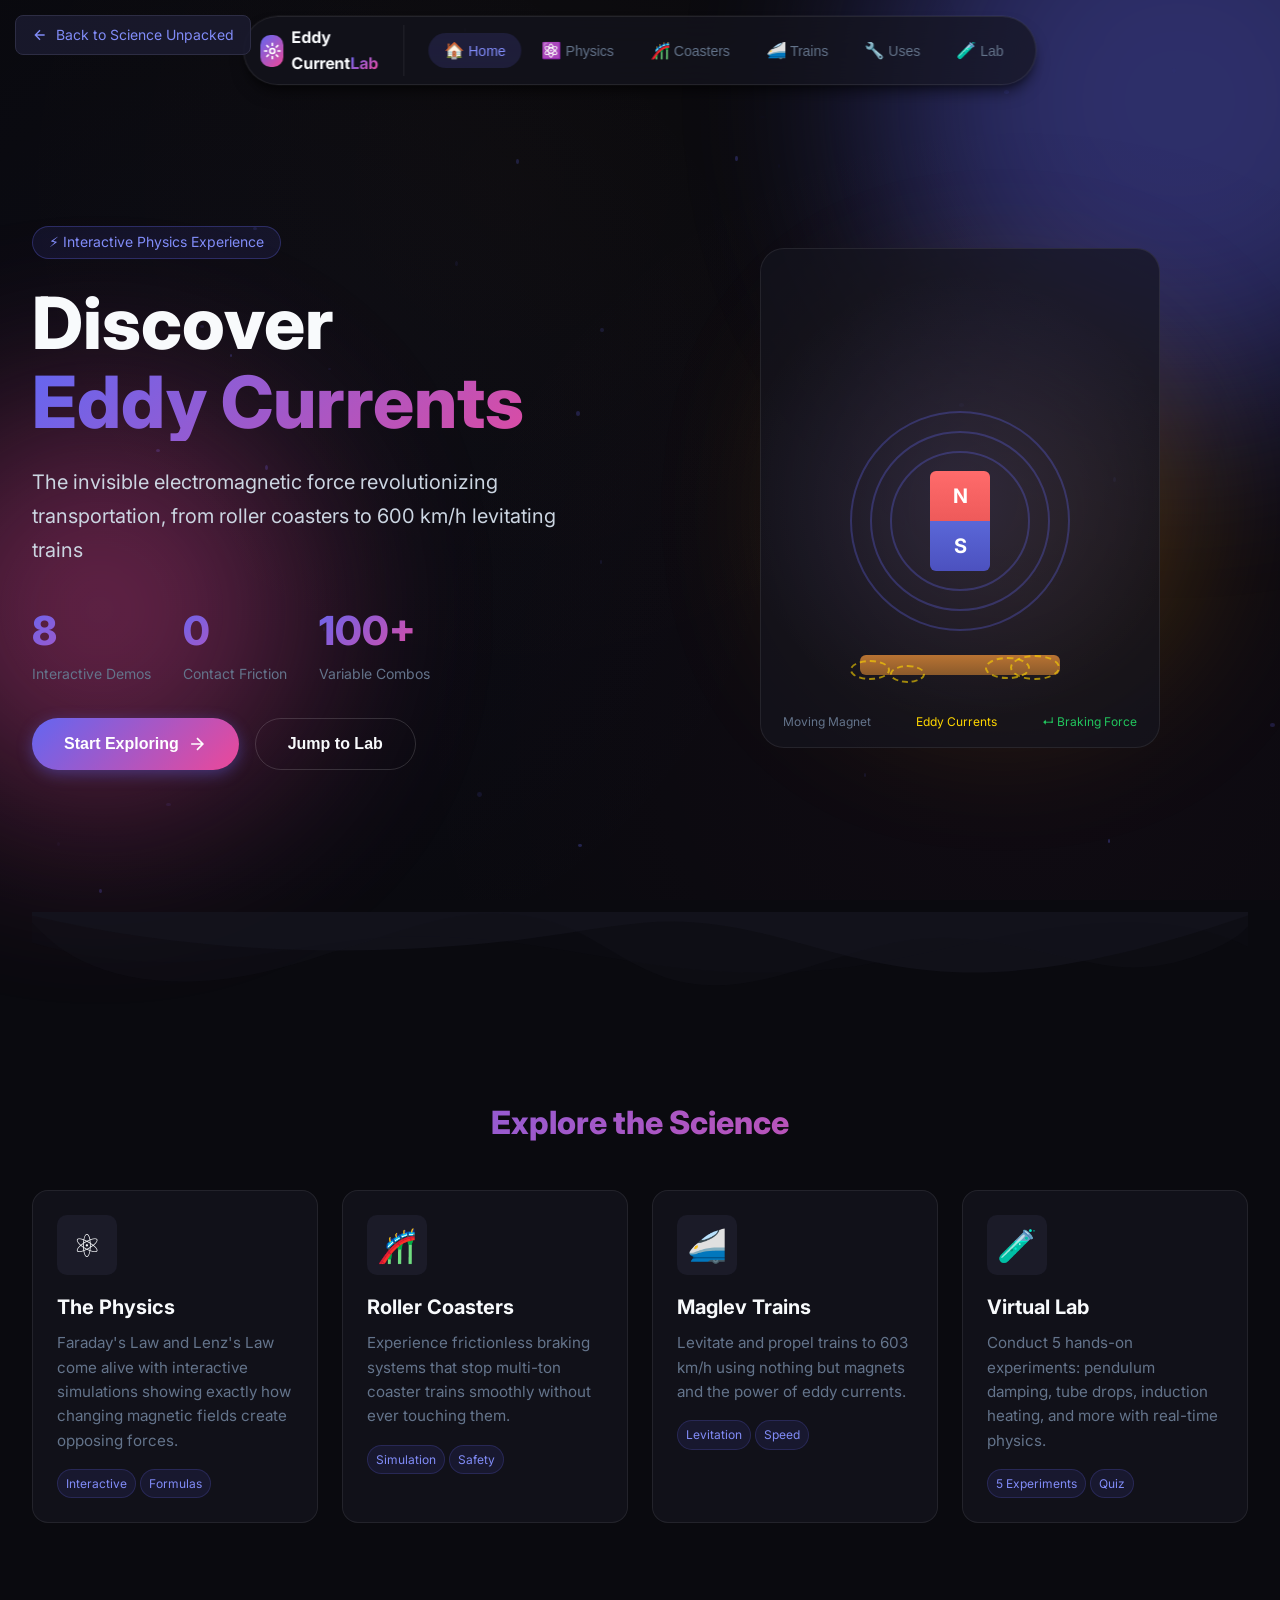
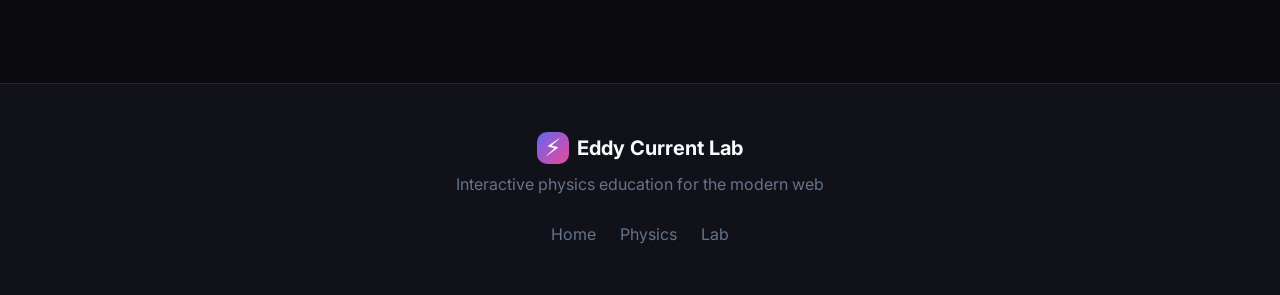
==== app/index.html @ cf506d0f "Reposition roller coaster labels to actual track features" ====
<!DOCTYPE html>
<html lang="en">
<head>
    <meta charset="UTF-8">
    <meta name="viewport" content="width=device-width, initial-scale=1.0">
    <meta name="description" content="Interactive exploration of eddy currents, electromagnetic braking, and maglev technology">
    <meta name="theme-color" content="#6366f1">
    <title>Eddy Current Explorer | Interactive Physics Lab</title>
    <link rel="stylesheet" href="styles.css">
    <link rel="preconnect" href="https://fonts.googleapis.com">
    <link rel="preconnect" href="https://fonts.gstatic.com" crossorigin>
    <link href="https://fonts.googleapis.com/css2?family=Inter:wght@300;400;500;600;700;800&family=JetBrains+Mono:wght@400;600&display=swap" rel="stylesheet">
    
    <!-- PWA Support -->
    <link rel="manifest" href="manifest.json">
    <meta name="apple-mobile-web-app-capable" content="yes">
    <meta name="apple-mobile-web-app-status-bar-style" content="black-translucent">
    <meta name="apple-mobile-web-app-title" content="Eddy Current Lab">
    
    <!-- Favicon placeholder (you can add real icons later) -->
    <link rel="icon" type="image/svg+xml" href="data:image/svg+xml,<svg xmlns='http://www.w3.org/2000/svg' viewBox='0 0 100 100'><text y='.9em' font-size='90'>⚡</text></svg>">
</head>
<body>
    <!-- Back to Science Unpacked -->
    <a href="../index.html" style="position: fixed; top: 15px; left: 15px; z-index: 10001; color: #818cf8; text-decoration: none; font-size: 14px; display: flex; align-items: center; gap: 8px; background: rgba(26, 26, 46, 0.9); padding: 8px 16px; border-radius: 8px; border: 1px solid #2d2d44;">
        <svg width="16" height="16" viewBox="0 0 24 24" fill="none" stroke="currentColor" stroke-width="2">
            <path d="M19 12H5M12 19l-7-7 7-7"/>
        </svg>
        Back to Science Unpacked
    </a>
    
    <!-- Loading Screen -->
    <div id="loadingScreen" class="loading-screen">
        <div class="loading-content">
            <div class="loading-magnet">
                <div class="magnet-n">N</div>
                <div class="magnet-s">S</div>
            </div>
            <div class="loading-text">Initializing Physics Engine...</div>
            <div class="loading-bar">
                <div class="loading-progress"></div>
            </div>
        </div>
    </div>

    <!-- Background Effects -->
    <div class="bg-particles" id="bgParticles"></div>
    <div class="gradient-orb orb-1"></div>
    <div class="gradient-orb orb-2"></div>
    <div class="gradient-orb orb-3"></div>

    <!-- Navigation -->
    <nav class="nav" id="navbar">
        <div class="nav-brand">
            <div class="brand-icon">
                <svg viewBox="0 0 24 24" fill="none" stroke="currentColor" stroke-width="2">
                    <circle cx="12" cy="12" r="3"/>
                    <path d="M12 2v4M12 18v4M4.93 4.93l2.83 2.83M16.24 16.24l2.83 2.83M2 12h4M18 12h4M4.93 19.07l2.83-2.83M16.24 7.76l2.83-2.83"/>
                </svg>
            </div>
            <span class="brand-text">Eddy Current<span class="brand-accent">Lab</span></span>
        </div>
        
        <div class="nav-links" id="navLinks">
            <button class="nav-btn active" data-section="intro" data-tooltip="Introduction">
                <span class="nav-icon">🏠</span>
                <span class="nav-label">Home</span>
            </button>
            <button class="nav-btn" data-section="science" data-tooltip="The Physics">
                <span class="nav-icon">⚛️</span>
                <span class="nav-label">Physics</span>
            </button>
            <button class="nav-btn" data-section="coaster" data-tooltip="Roller Coasters">
                <span class="nav-icon">🎢</span>
                <span class="nav-label">Coasters</span>
            </button>
            <button class="nav-btn" data-section="train" data-tooltip="Maglev Trains">
                <span class="nav-icon">🚄</span>
                <span class="nav-label">Trains</span>
            </button>
            <button class="nav-btn" data-section="applications" data-tooltip="More Applications">
                <span class="nav-icon">🔧</span>
                <span class="nav-label">Uses</span>
            </button>
            <button class="nav-btn" data-section="lab" data-tooltip="Interactive Lab">
                <span class="nav-icon">🧪</span>
                <span class="nav-label">Lab</span>
            </button>
        </div>

        <button class="mobile-menu-btn" id="mobileMenuBtn">
            <span></span>
            <span></span>
            <span></span>
        </button>
    </nav>

    <!-- Mobile Menu -->
    <div class="mobile-menu" id="mobileMenu">
        <div class="mobile-menu-content">
            <button class="mobile-nav-btn active" data-section="intro">🏠 Home</button>
            <button class="mobile-nav-btn" data-section="science">⚛️ The Physics</button>
            <button class="mobile-nav-btn" data-section="coaster">🎢 Roller Coasters</button>
            <button class="mobile-nav-btn" data-section="train">🚄 Maglev Trains</button>
            <button class="mobile-nav-btn" data-section="applications">🔧 Applications</button>
            <button class="mobile-nav-btn" data-section="lab">🧪 Interactive Lab</button>
        </div>
    </div>

    <!-- Main Content -->
    <main class="main-content">
        
        <!-- INTRO SECTION -->
        <section id="intro" class="section active">
            <div class="hero-container">
                <div class="hero-content">
                    <div class="hero-badge">⚡ Interactive Physics Experience</div>
                    <h1 class="hero-title">
                        <span class="title-line">Discover</span>
                        <span class="title-line gradient-text">Eddy Currents</span>
                    </h1>
                    <p class="hero-subtitle">The invisible electromagnetic force revolutionizing transportation, from roller coasters to 600 km/h levitating trains</p>
                    
                    <div class="hero-stats">
                        <div class="stat">
                            <span class="stat-value">8</span>
                            <span class="stat-label">Interactive Demos</span>
                        </div>
                        <div class="stat">
                            <span class="stat-value">0</span>
                            <span class="stat-label">Contact Friction</span>
                        </div>
                        <div class="stat">
                            <span class="stat-value">100+</span>
                            <span class="stat-label">Variable Combos</span>
                        </div>
                    </div>

                    <div class="hero-cta">
                        <button class="btn btn-primary btn-glow" onclick="showSection('science')">
                            <span>Start Exploring</span>
                            <svg viewBox="0 0 24 24" fill="none" stroke="currentColor" stroke-width="2">
                                <path d="M5 12h14M12 5l7 7-7 7"/>
                            </svg>
                        </button>
                        <button class="btn btn-secondary" onclick="showSection('lab')">
                            <span>Jump to Lab</span>
                        </button>
                    </div>
                </div>

                <div class="hero-visual">
                    <div class="magnetic-simulation" id="heroSimulation">
                        <div class="field-container">
                            <div class="falling-magnet" id="heroMagnet">
                                <div class="magnet-pole north">N</div>
                                <div class="magnet-pole south">S</div>
                                <div class="field-ring r1"></div>
                                <div class="field-ring r2"></div>
                                <div class="field-ring r3"></div>
                            </div>
                            <div class="conductor-plate">
                                <div class="eddy-currents" id="eddyCurrents">
                                    <div class="eddy-loop l1"></div>
                                    <div class="eddy-loop l2"></div>
                                    <div class="eddy-loop l3"></div>
                                    <div class="eddy-loop l4"></div>
                                </div>
                            </div>
                        </div>
                        <div class="simulation-labels">
                            <span class="label-moving">Moving Magnet</span>
                            <span class="label-eddy">Eddy Currents</span>
                            <span class="label-braking">↵ Braking Force</span>
                        </div>
                    </div>
                </div>
            </div>

            <div class="section-divider">
                <svg viewBox="0 0 1200 120" preserveAspectRatio="none">
                    <path d="M0,0V46.29c47.79,22.2,103.59,32.17,158,28,70.36-5.37,136.33-33.31,206.8-37.5C438.64,32.43,512.34,53.67,583,72.05c69.27,18,138.3,24.88,209.4,13.08,36.15-6,69.85-17.84,104.45-29.34C989.49,25,1113-14.29,1200,52.47V0Z" opacity=".25" fill="currentColor"/>
                    <path d="M0,0V15.81C13,36.92,27.64,56.86,47.69,72.05,99.41,111.27,165,111,224.58,91.58c31.15-10.15,60.09-26.07,89.67-39.8,40.92-19,84.73-46,130.83-49.67,36.26-2.85,70.9,9.42,98.6,31.56,31.77,25.39,62.32,62,103.63,73,40.44,10.79,81.35-6.69,119.13-24.28s75.16-39,116.92-43.05c59.73-5.85,113.28,22.88,168.9,38.84,30.2,8.66,59,6.17,87.09-7.5,22.43-10.89,48-26.93,60.65-49.24V0Z" opacity=".5" fill="currentColor"/>
                    <path d="M0,0V5.63C149.93,59,314.09,71.32,475.83,42.57c43-7.64,84.23-20.12,127.61-26.46,59-8.63,112.48,12.24,165.56,35.4C827.93,77.22,886,95.24,951.2,90c86.53-7,172.46-45.71,248.8-84.81V0Z" fill="currentColor"/>
                </svg>
            </div>

            <div class="cards-container">
                <h2 class="section-title">Explore the Science</h2>
                <div class="cards-grid">
                    <article class="feature-card" onclick="showSection('science')">
                        <div class="card-glow"></div>
                        <div class="card-content">
                            <div class="card-icon-container">
                                <div class="card-icon">⚛️</div>
                            </div>
                            <h3>The Physics</h3>
                            <p>Faraday's Law and Lenz's Law come alive with interactive simulations showing exactly how changing magnetic fields create opposing forces.</p>
                            <div class="card-features">
                                <span class="feature-tag">Interactive</span>
                                <span class="feature-tag">Formulas</span>
                            </div>
                        </div>
                    </article>

                    <article class="feature-card" onclick="showSection('coaster')">
                        <div class="card-glow"></div>
                        <div class="card-content">
                            <div class="card-icon-container">
                                <div class="card-icon">🎢</div>
                            </div>
                            <h3>Roller Coasters</h3>
                            <p>Experience frictionless braking systems that stop multi-ton coaster trains smoothly without ever touching them.</p>
                            <div class="card-features">
                                <span class="feature-tag">Simulation</span>
                                <span class="feature-tag">Safety</span>
                            </div>
                        </div>
                    </article>

                    <article class="feature-card" onclick="showSection('train')">
                        <div class="card-glow"></div>
                        <div class="card-content">
                            <div class="card-icon-container">
                                <div class="card-icon">🚄</div>
                            </div>
                            <h3>Maglev Trains</h3>
                            <p>Levitate and propel trains to 603 km/h using nothing but magnets and the power of eddy currents.</p>
                            <div class="card-features">
                                <span class="feature-tag">Levitation</span>
                                <span class="feature-tag">Speed</span>
                            </div>
                        </div>
                    </article>

                    <article class="feature-card" onclick="showSection('lab')">
                        <div class="card-glow"></div>
                        <div class="card-content">
                            <div class="card-icon-container">
                                <div class="card-icon">🧪</div>
                            </div>
                            <h3>Virtual Lab</h3>
                            <p>Conduct 5 hands-on experiments: pendulum damping, tube drops, induction heating, and more with real-time physics.</p>
                            <div class="card-features">
                                <span class="feature-tag">5 Experiments</span>
                                <span class="feature-tag">Quiz</span>
                            </div>
                        </div>
                    </article>
                </div>
            </div>
        </section>

        <!-- SCIENCE SECTION -->
        <section id="science" class="section">
            <header class="section-header">
                <span class="section-number">01</span>
                <h2 class="section-title">The Physics</h2>
                <p class="section-desc">Understanding electromagnetic induction and Lenz's Law</p>
            </header>

            <div class="science-layout">
                <div class="theory-panel">
                    <div class="law-card">
                        <div class="law-header">
                            <span class="law-number">1</span>
                            <h3>Faraday's Law</h3>
                        </div>
                        <div class="formula-container">
                            <div class="formula">
                                <span class="formula-main">ε = -N</span>
                                <div class="fraction">
                                    <span class="numerator">dΦ</span>
                                    <span class="denominator">dt</span>
                                </div>
                            </div>
                        </div>
                        <p class="law-desc">A changing magnetic flux through a conductor induces an electromotive force (EMF). The faster the change, the stronger the induced current.</p>
                        <div class="variables">
                            <div class="var"><span class="var-symbol">ε</span><span class="var-meaning">induced EMF</span></div>
                            <div class="var"><span class="var-symbol">N</span><span class="var-meaning">number of turns</span></div>
                            <div class="var"><span class="var-symbol">Φ</span><span class="var-meaning">magnetic flux</span></div>
                            <div class="var"><span class="var-symbol">t</span><span class="var-meaning">time</span></div>
                        </div>
                    </div>

                    <div class="law-card">
                        <div class="law-header">
                            <span class="law-number">2</span>
                            <h3>Lenz's Law</h3>
                        </div>
                        <div class="formula-container">
                            <div class="formula">
                                <span class="formula-main">F = -k · v</span>
                            </div>
                        </div>
                        <p class="law-desc">The induced current flows in a direction that <strong>opposes</strong> the change producing it. This is the fundamental principle behind magnetic braking!</p>
                        <div class="lenz-demo">
                            <div class="lenz-arrows">
                                <span class="arrow-down">↓ Motion</span>
                                <span class="arrow-up">↑ Opposition</span>
                            </div>
                        </div>
                    </div>
                </div>

                <div class="demo-panel">
                    <div class="demo-header">
                        <h3>Live Simulation</h3>
                        <div class="demo-status" id="demoStatus">
                            <span class="status-dot"></span>
                            <span>Ready</span>
                        </div>
                    </div>
                    
                    <div class="canvas-container">
                        <canvas id="scienceCanvas" width="600" height="500"></canvas>
                        <div class="canvas-overlay" id="canvasOverlay">
                            <div class="measurement-display">
                                <div class="measure">
                                    <span class="measure-label">Velocity</span>
                                    <span class="measure-value" id="velValue">0.0</span>
                                    <span class="measure-unit">m/s</span>
                                </div>
                                <div class="measure">
                                    <span class="measure-label">Eddy Current</span>
                                    <span class="measure-value" id="currentValue">0.0</span>
                                    <span class="measure-unit">A</span>
                                </div>
                                <div class="measure">
                                    <span class="measure-label">Braking Force</span>
                                    <span class="measure-value" id="forceValue">0.0</span>
                                    <span class="measure-unit">N</span>
                                </div>
                            </div>
                        </div>
                    </div>

                    <div class="demo-controls">
                        <button class="control-btn btn-drop" id="dropMagnet">
                            <svg viewBox="0 0 24 24" fill="none" stroke="currentColor" stroke-width="2">
                                <path d="M12 5v14M5 12l7 7 7-7"/>
                            </svg>
                            <span>Drop Magnet</span>
                        </button>
                        <button class="control-btn btn-reset" id="resetScience">
                            <svg viewBox="0 0 24 24" fill="none" stroke="currentColor" stroke-width="2">
                                <path d="M3 12a9 9 0 1 0 9-9 9.75 9.75 0 0 0-6.74 2.74L3 12"/>
                            </svg>
                            <span>Reset</span>
                        </button>
                    </div>

                    <div class="material-selector">
                        <label class="selector-label">Tube Material</label>
                        <div class="material-options">
                            <button class="material-btn active" data-material="copper">
                                <div class="material-color copper"></div>
                                <span>Copper</span>
                                <small>High σ</small>
                            </button>
                            <button class="material-btn" data-material="aluminum">
                                <div class="material-color aluminum"></div>
                                <span>Aluminum</span>
                                <small>Medium σ</small>
                            </button>
                            <button class="material-btn" data-material="pvc">
                                <div class="material-color pvc"></div>
                                <span>PVC</span>
                                <small>Insulator</small>
                            </button>
                        </div>
                    </div>
                </div>
            </div>

            <div class="factors-section">
                <h3 class="factors-title">Factors Affecting Eddy Currents</h3>
                <div class="factors-grid">
                    <div class="factor-card">
                        <div class="factor-icon">⚡</div>
                        <h4>Conductivity (σ)</h4>
                        <div class="factor-bar">
                            <div class="bar-track">
                                <div class="bar-fill" style="width: 100%"></div>
                            </div>
                            <span class="bar-label">Copper</span>
                        </div>
                        <div class="factor-bar">
                            <div class="bar-track">
                                <div class="bar-fill aluminum" style="width: 60%"></div>
                            </div>
                            <span class="bar-label">Aluminum</span>
                        </div>
                        <div class="factor-bar">
                            <div class="bar-track">
                                <div class="bar-fill steel" style="width: 15%"></div>
                            </div>
                            <span class="bar-label">Steel</span>
                        </div>
                        <p class="factor-desc">Higher conductivity allows larger current loops, creating stronger opposing fields.</p>
                    </div>

                    <div class="factor-card">
                        <div class="factor-icon">🧲</div>
                        <h4>Magnetic Field (B)</h4>
                        <div class="field-visual">
                            <div class="field-circle weak">
                                <span>Weak B</span>
                            </div>
                            <div class="field-arrow">→</div>
                            <div class="field-circle strong">
                                <span>Strong B</span>
                            </div>
                        </div>
                        <p class="factor-desc">Stronger magnets induce larger EMF, resulting in stronger eddy currents and braking.</p>
                    </div>

                    <div class="factor-card">
                        <div class="factor-icon">🏃</div>
                        <h4>Velocity (v)</h4>
                        <div class="velocity-visual">
                            <div class="vel-indicator slow">
                                <div class="vel-bar"></div>
                                <span>Slow</span>
                            </div>
                            <div class="vel-indicator fast">
                                <div class="vel-bar"></div>
                                <span>Fast</span>
                            </div>
                        </div>
                        <p class="factor-desc">dΦ/dt is proportional to velocity. Faster motion = faster flux change = stronger currents.</p>
                    </div>

                    <div class="factor-card">
                        <div class="factor-icon">🔲</div>
                        <h4>Geometry</h4>
                        <div class="geometry-visual">
                            <div class="geo-sample solid">
                                <div class="current-loop"></div>
                                <span>Solid</span>
                            </div>
                            <div class="geo-sample slotted">
                                <div class="slot"></div>
                                <span>Slotted</span>
                            </div>
                        </div>
                        <p class="factor-desc">Slits interrupt current paths. This is why brake discs have holes - to reduce eddy current drag!</p>
                    </div>
                </div>
            </div>
        </section>

        <!-- ROLLER COASTER SECTION -->
        <section id="coaster" class="section">
            <header class="section-header">
                <span class="section-number">02</span>
                <h2 class="section-title">Roller Coasters</h2>
                <p class="section-desc">Frictionless braking systems that stop multi-ton trains</p>
            </header>

            <div class="coaster-showcase">
                <div class="simulation-viewport">
                    <div class="coaster-world" id="coasterWorld">
                        <div class="sky"></div>
                        <div class="track-container">
                            <svg class="track-svg" viewBox="0 0 1300 500" preserveAspectRatio="xMidYMid meet">
                                <defs>
                                    <linearGradient id="trackGrad" x1="0%" y1="0%" x2="0%" y2="100%">
                                        <stop offset="0%" style="stop-color:#4a5568"/>
                                        <stop offset="50%" style="stop-color:#2d3748"/>
                                        <stop offset="100%" style="stop-color:#1a202c"/>
                                    </linearGradient>
                                    <filter id="glow">
                                        <feGaussianBlur stdDeviation="3" result="coloredBlur"/>
                                        <feMerge>
                                            <feMergeNode in="coloredBlur"/>
                                            <feMergeNode in="SourceGraphic"/>
                                        </feMerge>
                                    </filter>
                                </defs>
                                
                                <!-- Background Grid -->
                                <pattern id="grid" width="50" height="50" patternUnits="userSpaceOnUse">
                                    <path d="M 50 0 L 0 0 0 50" fill="none" stroke="#1e293b" stroke-width="1"/>
                                </pattern>
                                <rect width="1200" height="500" fill="url(#grid)" opacity="0.3"/>
                                
                                <!-- REALISTIC COASTER TRACK -->
                                <!-- Station → Lift Hill → Drop → Loop → Turn → Brakes → Station -->
                                
                                <!-- Main Track -->
                                <path class="track-path" 
                                      d="M -80,420 
                                         L 50,420 
                                         C 100,420 120,410 140,380
                                         C 160,350 180,300 200,250
                                         C 220,200 260,120 320,100
                                         C 380,80 440,120 460,200
                                         C 480,280 460,380 500,420
                                         C 540,460 600,440 650,400
                                         C 700,360 750,340 800,340
                                         L 1250,340" 
                                      fill="none" stroke="url(#trackGrad)" stroke-width="14" stroke-linecap="round"/>
                                
                                <!-- Rail Detail -->
                                <path class="track-rail" 
                                      d="M -80,420 
                                         L 50,420 
                                         C 100,420 120,410 140,380
                                         C 160,350 180,300 200,250
                                         C 220,200 260,120 320,100
                                         C 380,80 440,120 460,200
                                         C 480,280 460,380 500,420
                                         C 540,460 600,440 650,400
                                         C 700,360 750,340 800,340
                                         L 1250,340" 
                                      fill="none" stroke="#64748b" stroke-width="3" stroke-dasharray="8,4"/>
                                
                                <!-- Realistic Support Towers -->
                                <!-- Station supports -->
                                <line x1="0" y1="427" x2="0" y2="480" stroke="#475569" stroke-width="8"/>
                                <line x1="50" y1="427" x2="50" y2="480" stroke="#475569" stroke-width="6"/>
                                
                                <!-- Lift hill supports (angled) -->
                                <line x1="100" y1="421" x2="100" y2="480" stroke="#475569" stroke-width="8"/>
                                <line x1="150" y1="370" x2="150" y2="480" stroke="#475569" stroke-width="8"/>
                                <line x1="190" y1="282" x2="190" y2="480" stroke="#475569" stroke-width="10"/>
                                
                                <!-- Top of lift -->
                                <line x1="230" y1="195" x2="230" y2="480" stroke="#475569" stroke-width="12"/>
                                
                                <!-- First drop supports -->
                                <line x1="280" y1="131" x2="280" y2="480" stroke="#475569" stroke-width="12"/>
                                <line x1="330" y1="104" x2="330" y2="480" stroke="#475569" stroke-width="10"/>
                                
                                <!-- Valley after drop -->
                                <line x1="400" y1="116" x2="400" y2="480" stroke="#475569" stroke-width="10"/>
                                <line x1="460" y1="207" x2="460" y2="480" stroke="#475569" stroke-width="8"/>
                                
                                <!-- Turn supports -->
                                <line x1="550" y1="449" x2="550" y2="480" stroke="#475569" stroke-width="8"/>
                                <line x1="650" y1="407" x2="650" y2="480" stroke="#475569" stroke-width="8"/>
                                <line x1="750" y1="354" x2="750" y2="480" stroke="#475569" stroke-width="6"/>
                                
                                <!-- Track Labels -->
                                <text x="120" y="375" fill="#64748b" font-size="10" text-anchor="middle">LIFT HILL</text>
                                <text x="320" y="65" fill="#64748b" font-size="10" text-anchor="middle">PEAK</text>
                                <text x="460" y="160" fill="#ef4444" font-size="12" text-anchor="middle" font-weight="bold">MAX SPEED</text>
                                <text x="600" y="410" fill="#64748b" font-size="10" text-anchor="middle">AIRTIME HILL</text>
                                
                                <!-- Brake Zone - Positioned at end of track -->
                                <g class="brake-zone">
                                    <!-- Brake zone background -->
                                    <rect x="850" y="300" width="350" height="80" fill="rgba(239,68,68,0.15)" stroke="#ef4444" stroke-width="3" stroke-dasharray="10,5" rx="5"/>
                                    
                                    <!-- Warning stripes -->
                                    <path d="M 850,300 L 870,320 M 870,300 L 890,320 M 890,300 L 910,320 M 910,300 L 930,320 
                                             M 930,300 L 950,320 M 950,300 L 970,320 M 970,300 L 990,320 M 990,300 L 1010,320
                                             M 1010,300 L 1030,320 M 1030,300 L 1050,320 M 1050,300 L 1070,320 M 1070,300 L 1090,320
                                             M 1090,300 L 1110,320 M 1110,300 L 1130,320 M 1130,300 L 1150,320 M 1150,300 L 1170,320" 
                                          stroke="#ef4444" stroke-width="2" opacity="0.5"/>
                                    
                                    <text x="1025" y="418" text-anchor="middle" fill="#ef4444" font-size="14" font-weight="700">⚡ MAGNETIC BRAKE ZONE ⚡</text>
                                    
                                    <!-- Multiple Magnets -->
                                    <g id="magnetArray">
                                        <rect x="870" y="310" width="30" height="30" fill="#ef4444" rx="3" filter="url(#glow)"/>
                                        <rect x="870" y="350" width="30" height="30" fill="#3b82f6" rx="3" filter="url(#glow)"/>
                                        
                                        <rect x="930" y="310" width="30" height="30" fill="#ef4444" rx="3" filter="url(#glow)"/>
                                        <rect x="930" y="350" width="30" height="30" fill="#3b82f6" rx="3" filter="url(#glow)"/>
                                        
                                        <rect x="990" y="310" width="30" height="30" fill="#ef4444" rx="3" filter="url(#glow)"/>
                                        <rect x="990" y="350" width="30" height="30" fill="#3b82f6" rx="3" filter="url(#glow)"/>
                                        
                                        <rect x="1050" y="310" width="30" height="30" fill="#ef4444" rx="3" filter="url(#glow)"/>
                                        <rect x="1050" y="350" width="30" height="30" fill="#3b82f6" rx="3" filter="url(#glow)"/>
                                        
                                        <rect x="1110" y="310" width="30" height="30" fill="#ef4444" rx="3" filter="url(#glow)"/>
                                        <rect x="1110" y="350" width="30" height="30" fill="#3b82f6" rx="3" filter="url(#glow)"/>
                                    </g>
                                    
                                    <!-- Eddy current visualization -->
                                    <g id="brakeZoneEffect" opacity="0">
                                        <ellipse cx="1025" cy="340" rx="230" ry="45" fill="none" stroke="#fbbf24" stroke-width="3" stroke-dasharray="10,5"/>
                                        <ellipse cx="1025" cy="340" rx="210" ry="35" fill="none" stroke="#f59e0b" stroke-width="2" stroke-dasharray="8,4"/>
                                        <text x="1025" y="345" text-anchor="middle" fill="#fbbf24" font-size="16" font-weight="bold">EDDY CURRENTS ACTIVE</text>
                                    </g>
                                </g>
                                
                                <!-- Coaster Car Group - Enhanced -->
                                <g id="coasterCar" transform="translate(-80, 395)">
                                    <!-- Car Body - Sleek design -->
                                    <path d="M 0,20 Q 0,0 20,0 L 50,0 Q 70,0 70,20 L 70,30 Q 70,40 50,40 L 20,40 Q 0,40 0,30 Z" fill="url(#carGradient)"/>
                                    
                                    <!-- Gradient for car -->
                                    <defs>
                                        <linearGradient id="carGradient" x1="0%" y1="0%" x2="100%" y2="0%">
                                            <stop offset="0%" style="stop-color:#f97316"/>
                                            <stop offset="50%" style="stop-color:#fb923c"/>
                                            <stop offset="100%" style="stop-color:#f97316"/>
                                        </linearGradient>
                                    </defs>
                                    
                                    <!-- Cockpit window -->
                                    <path d="M 45,5 L 60,5 Q 65,5 65,15 L 65,20 L 45,20 Z" fill="#0f172a"/>
                                    
                                    <!-- Side windows -->
                                    <rect x="15" y="8" width="12" height="10" rx="2" fill="#0f172a"/>
                                    <rect x="30" y="8" width="12" height="10" rx="2" fill="#0f172a"/>
                                    
                                    <!-- Wheels -->
                                    <g id="wheels">
                                        <circle cx="15" cy="40" r="10" fill="#1e293b" stroke="#334155" stroke-width="2"/>
                                        <circle cx="15" cy="40" r="5" fill="#64748b"/>
                                        <circle cx="55" cy="40" r="10" fill="#1e293b" stroke="#334155" stroke-width="2"/>
                                        <circle cx="55" cy="40" r="5" fill="#64748b"/>
                                    </g>
                                    
                                    <!-- Copper Fins (for magnetic braking) - More visible -->
                                    <rect x="10" y="38" width="50" height="8" fill="#b87333" rx="2" stroke="#d4914d" stroke-width="1"/>
                                    <line x1="20" y1="38" x2="20" y2="46" stroke="#8b5a2b" stroke-width="1"/>
                                    <line x1="35" y1="38" x2="35" y2="46" stroke="#8b5a2b" stroke-width="1"/>
                                    <line x1="50" y1="38" x2="50" y2="46" stroke="#8b5a2b" stroke-width="1"/>
                                    
                                    <!-- Passengers with expressions -->
                                    <circle cx="18" cy="-5" r="7" fill="#fbbf24"/>
                                    <circle cx="18" cy="-7" r="2" fill="#1e293b"/>
                                    <path d="M 15,-2 Q 18,1 21,-2" stroke="#1e293b" stroke-width="1.5" fill="none"/>
                                    
                                    <circle cx="35" cy="-5" r="7" fill="#a78bfa"/>
                                    <circle cx="35" cy="-7" r="2" fill="#1e293b"/>
                                    <circle cx="33" cy="-3" r="1" fill="#1e293b"/>
                                    <circle cx="37" cy="-3" r="1" fill="#1e293b"/>
                                    
                                    <circle cx="52" cy="-5" r="7" fill="#34d399"/>
                                    <circle cx="52" cy="-7" r="2" fill="#1e293b"/>
                                    <ellipse cx="52" cy="-2" rx="3" ry="2" fill="#1e293b"/>
                                    
                                    <!-- Speed lines (appear at high speed) -->
                                    <g id="speedLines" opacity="0">
                                        <line x1="-20" y1="20" x2="-40" y2="20" stroke="white" stroke-width="2" opacity="0.6"/>
                                        <line x1="-15" y1="30" x2="-35" y2="30" stroke="white" stroke-width="2" opacity="0.6"/>
                                    </g>
                                    
                                    <!-- Enhanced Brake Effect -->
                                    <g id="brakeEffect" opacity="0">
                                        <!-- Outer glow -->
                                        <circle cx="35" cy="20" r="60" fill="none" stroke="#f97316" stroke-width="4" opacity="0.8" filter="url(#glow)"/>
                                        <!-- Middle ring -->
                                        <circle cx="35" cy="20" r="50" fill="none" stroke="#fbbf24" stroke-width="3" opacity="0.6"/>
                                        <!-- Inner ring -->
                                        <circle cx="35" cy="20" r="40" fill="none" stroke="#fef3c7" stroke-width="2" opacity="0.4"/>
                                        <!-- Sparks -->
                                        <g id="sparks">
                                            <circle cx="10" cy="10" r="3" fill="#fbbf24"/>
                                            <circle cx="60" cy="15" r="2" fill="#fbbf24"/>
                                            <circle cx="20" cy="35" r="2.5" fill="#f59e0b"/>
                                            <circle cx="50" cy="30" r="2" fill="#f59e0b"/>
                                        </g>
                                    </g>
                                </g>
                            </svg>
                        </div>
                        
                        <div class="coaster-hud">
                            <div class="hud-panel">
                                <div class="hud-stat">
                                    <span class="hud-label">Velocity</span>
                                    <span class="hud-value" id="coasterVel">0</span>
                                    <span class="hud-unit">m/s</span>
                                </div>
                                <div class="hud-stat">
                                    <span class="hud-label">G-Force</span>
                                    <span class="hud-value" id="coasterG">1.0</span>
                                    <span class="hud-unit">g</span>
                                </div>
                                <div class="hud-stat">
                                    <span class="hud-label">Brake Force</span>
                                    <span class="hud-value" id="coasterBrake">0</span>
                                    <span class="hud-unit">kN</span>
                                </div>
                            </div>
                        </div>
                    </div>
                    
                    <div class="coaster-controls-panel">
                        <div class="control-group">
                            <button class="launch-btn" id="launchCoaster">
                                <span class="btn-icon">🚀</span>
                                <span class="btn-text">Launch</span>
                            </button>
                            <button class="reset-btn" id="resetCoaster">
                                <span class="btn-icon">↺</span>
                                <span class="btn-text">Reset</span>
                            </button>
                        </div>
                        
                        <div class="brake-control">
                            <label class="toggle-switch">
                                <input type="checkbox" id="brakesEnabled" checked>
                                <span class="toggle-track">
                                    <span class="toggle-thumb"></span>
                                </span>
                                <span class="toggle-label">Magnetic Brakes</span>
                            </label>
                        </div>
                    </div>
                </div>

                <div class="info-panels">
                    <div class="info-panel">
                        <div class="panel-header">
                            <span class="panel-icon">🔍</span>
                            <h3>How It Works</h3>
                        </div>
                        <div class="panel-content">
                            <div class="process-steps">
                                <div class="step">
                                    <span class="step-num">1</span>
                                    <p>The coaster enters the brake zone at high speed</p>
                                </div>
                                <div class="step">
                                    <span class="step-num">2</span>
                                    <p>Copper fins on the car pass between powerful magnets</p>
                                </div>
                                <div class="step">
                                    <span class="step-num">3</span>
                                    <p>Changing magnetic field induces eddy currents in copper</p>
                                </div>
                                <div class="step">
                                    <span class="step-num">4</span>
                                    <p>Lenz's Law: Eddy currents create opposing magnetic field</p>
                                </div>
                                <div class="step">
                                    <span class="step-num">5</span>
                                    <p>Magnetic drag smoothly decelerates the train</p>
                                </div>
                            </div>
                        </div>
                    </div>

                    <div class="info-panel">
                        <div class="panel-header">
                            <span class="panel-icon">✨</span>
                            <h3>Advantages</h3>
                        </div>
                        <div class="panel-content">
                            <ul class="advantages-list">
                                <li>
                                    <span class="adv-icon">🛡️</span>
                                    <div>
                                        <strong>Fail-Safe</strong>
                                        <span>Works without power - passive safety</span>
                                    </div>
                                </li>
                                <li>
                                    <span class="adv-icon">🔇</span>
                                    <div>
                                        <strong>Silent</strong>
                                        <span>No friction = no screeching noise</span>
                                    </div>
                                </li>
                                <li>
                                    <span class="adv-icon">❄️</span>
                                    <div>
                                        <strong>Cool</strong>
                                        <span>No heat buildup from friction</span>
                                    </div>
                                </li>
                                <li>
                                    <span class="adv-icon">🔄</span>
                                    <div>
                                        <strong>Durable</strong>
                                        <span>No wear and tear - lasts decades</span>
                                    </div>
                                </li>
                                <li>
                                    <span class="adv-icon">📊</span>
                                    <div>
                                        <strong>Progressive</strong>
                                        <span>Braking force increases with speed</span>
                                    </div>
                                </li>
                            </ul>
                        </div>
                    </div>
                </div>
            </div>

            <div class="real-world-section">
                <h3>Real World Applications</h3>
                <div class="example-showcase">
                    <div class="example-card featured">
                        <div class="example-image">🗼</div>
                        <h4>Tower of Terror</h4>
                        <p>Disney's drop towers use eddy current braking for smooth, controlled stops at the end of the freefall experience.</p>
                        <span class="example-tag">Drop Tower</span>
                    </div>
                    <div class="example-card">
                        <div class="example-image">🎢</div>
                        <h4>Intamin Mega Coasters</h4>
                        <p>High-speed coasters like Kingda Ka use magnetic fin brakes for reliable, maintenance-free stopping.</p>
                        <span class="example-tag">Speed Record</span>
                    </div>
                    <div class="example-card">
                        <div class="example-image">🦅</div>
                        <h4>B&M Dive Machines</h4>
                        <p>Hold and drop coasters use eddy current brakes to precisely control train speed after the vertical drop.</p>
                        <span class="example-tag">Precision Control</span>
                    </div>
                </div>
            </div>
        </section>

        <!-- MAGLEV TRAIN SECTION -->
        <section id="train" class="section">
            <header class="section-header">
                <span class="section-number">03</span>
                <h2 class="section-title">Maglev Trains</h2>
                <p class="section-desc">Levitating at 603 km/h using electromagnetic suspension</p>
            </header>

            <div class="train-simulator">
                <div class="train-viewport">
                    <div class="train-scene" id="trainScene">
                        <!-- Background -->
                        <div class="scene-bg">
                            <div class="city-silhouette"></div>
                            <div class="ground"></div>
                        </div>
                        
                        <!-- Guideway -->
                        <div class="guideway">
                            <div class="guideway-track"></div>
                            <div class="guideway-coils">
                                <div class="coil"></div>
                                <div class="coil"></div>
                                <div class="coil"></div>
                                <div class="coil"></div>
                                <div class="coil"></div>
                                <div class="coil"></div>
                                <div class="coil"></div>
                                <div class="coil"></div>
                            </div>
                        </div>
                        
                        <!-- Train -->
                        <div class="maglev-train" id="maglevTrain">
                            <div class="train-nose"></div>
                            <div class="train-body">
                                <div class="train-cockpit">
                                    <div class="cockpit-window"></div>
                                </div>
                                <div class="train-windows">
                                    <div class="window"></div>
                                    <div class="window"></div>
                                    <div class="window"></div>
                                    <div class="window"></div>
                                    <div class="window"></div>
                                </div>
                                <div class="train-logo">
                                    <span>MAGLEV</span>
                                    <small>L0 Series</small>
                                </div>
                            </div>
                            <div class="levitation-modules">
                                <div class="module"></div>
                                <div class="module"></div>
                                <div class="module"></div>
                                <div class="module"></div>
                            </div>
                            
                            <!-- Maglev Effect -->
                            <div class="levitation-glow" id="levitationGlow"></div>
                            <div class="magnetic-field-lines" id="fieldLines">
                                <span></span><span></span><span></span>
                                <span></span><span></span><span></span>
                            </div>
                        </div>
                        
                        <!-- Gap Indicator -->
                        <div class="gap-indicator" id="gapIndicator">
                            <span class="gap-line"></span>
                            <span class="gap-label">100mm Gap</span>
                        </div>
                        
                        <!-- Speed Lines (visible at high speed) -->
                        <div class="speed-lines" id="speedLines">
                            <span></span><span></span><span></span>
                            <span></span><span></span><span></span>
                        </div>
                    </div>
                    
                    <div class="train-dashboard">
                        <div class="dash-section">
                            <div class="dash-label">Levitation</div>
                            <div class="levitation-status" id="levitationStatus">
                                <span class="status-indicator off"></span>
                                <span class="status-text">OFF</span>
                            </div>
                        </div>
                        
                        <div class="dash-section speed-section">
                            <div class="speed-display-large">
                                <span class="speed-value" id="trainSpeed">0</span>
                                <span class="speed-unit">km/h</span>
                            </div>
                            <div class="speed-bar-container">
                                <div class="speed-bar-bg">
                                    <div class="speed-bar-fill" id="speedBarFill"></div>
                                </div>
                                <div class="speed-markers">
                                    <span>0</span>
                                    <span>200</span>
                                    <span>400</span>
                                    <span>603</span>
                                </div>
                            </div>
                        </div>
                        
                        <div class="dash-section">
                            <div class="dash-label">Guideway</div>
                            <div class="guideway-status">
                                <div class="phase-indicator" id="phaseIndicator">
                                    <span class="phase">A</span>
                                    <span class="phase">B</span>
                                    <span class="phase">C</span>
                                </div>
                            </div>
                        </div>
                    </div>
                </div>

                <div class="train-controls">
                    <button class="train-btn levitate" id="levitateBtn">
                        <span class="btn-icon">🛫</span>
                        <span class="btn-label">Levitate</span>
                    </button>
                    <button class="train-btn propel" id="propelBtn">
                        <span class="btn-icon">⚡</span>
                        <span class="btn-label">Propel</span>
                    </button>
                    <button class="train-btn emergency" id="emergencyBtn">
                        <span class="btn-icon">🛑</span>
                        <span class="btn-label">Emergency Stop</span>
                    </button>
                </div>
            </div>

            <div class="physics-explanation">
                <div class="physics-card">
                    <div class="card-visual">
                        <div class="eds-animation">
                            <div class="train-magnet">
                                <span class="pole">N</span>
                                <div class="field-arrows">
                                    <span class="arrow down">↓</span>
                                </div>
                            </div>
                            <div class="guideway-conductor">
                                <div class="eddy-swirl">↻</div>
                                <div class="repulsion-arrow">↑</div>
                            </div>
                        </div>
                    </div>
                    <div class="card-content">
                        <h3>Electrodynamic Suspension (EDS)</h3>
                        <p>Superconducting magnets on the train move past conductive coils in the guideway. This motion induces eddy currents that create an opposing magnetic field, pushing the train upward.</p>
                        <ul class="specs">
                            <li><strong>Levitation Gap:</strong> 100mm (4 inches)</li>
                            <li><strong>Lift Force:</strong> Proportional to speed</li>
                            <li><strong>Minimum Speed:</strong> ~150 km/h for full levitation</li>
                        </ul>
                    </div>
                </div>

                <div class="physics-card">
                    <div class="card-visual">
                        <div class="lsm-animation">
                            <div class="coil-sequence">
                                <div class="coil-phase active" data-phase="A">A+</div>
                                <div class="coil-phase" data-phase="B">B-</div>
                                <div class="coil-phase" data-phase="C">C+</div>
                                <div class="coil-phase" data-phase="A">A-</div>
                                <div class="coil-phase" data-phase="B">B+</div>
                            </div>
                            <div class="traveling-wave">→</div>
                        </div>
                    </div>
                    <div class="card-content">
                        <h3>Linear Synchronous Motor (LSM)</h3>
                        <p>The guideway contains electromagnets arranged in phases (A, B, C). By alternating the current, a traveling magnetic wave is created that pulls the train forward.</p>
                        <ul class="specs">
                            <li><strong>Max Speed:</strong> 603 km/h (Japan L0 Series)</li>
                            <li><strong>Acceleration:</strong> Smooth and precise</li>
                            <li><strong>Efficiency:</strong> 90%+ at cruising speed</li>
                        </ul>
                    </div>
                </div>
            </div>

            <div class="comparison-section">
                <h3>Maglev vs Traditional Rail</h3>
                <div class="comparison-table-modern">
                    <div class="table-header">
                        <span class="col-feature">Feature</span>
                        <span class="col-maglev">Maglev</span>
                        <span class="col-traditional">Traditional</span>
                    </div>
                    
                    <div class="table-row">
                        <span class="col-feature">Top Speed</span>
                        <span class="col-maglev highlight">603 km/h</span>
                        <span class="col-traditional">~320 km/h</span>
                    </div>
                    
                    <div class="table-row">
                        <span class="col-feature">Contact / Friction</span>
                        <span class="col-maglev highlight">Zero</span>
                        <span class="col-traditional">Wheel-rail contact</span>
                    </div>
                    
                    <div class="table-row">
                        <span class="col-feature">Noise Level</span>
                        <span class="col-maglev highlight">Very Low</span>
                        <span class="col-traditional">Moderate-High</span>
                    </div>
                    
                    <div class="table-row">
                        <span class="col-feature">Maintenance</span>
                        <span class="col-maglev highlight">Low</span>
                        <span class="col-traditional">High (wheels, rails)</span>
                    </div>
                    
                    <div class="table-row">
                        <span class="col-feature">Gradient Capability</span>
                        <span class="col-maglev highlight">10%</span>
                        <span class="col-traditional">~4%</span>
                    </div>
                    
                    <div class="table-row">
                        <span class="col-feature">Infrastructure Cost</span>
                        <span class="col-maglev">Higher</span>
                        <span class="col-traditional highlight">Lower</span>
                    </div>
                </div>
            </div>
        </section>

        <!-- APPLICATIONS SECTION -->
        <section id="applications" class="section">
            <header class="section-header">
                <span class="section-number">04</span>
                <h2 class="section-title">More Applications</h2>
                <p class="section-desc">Eddy currents are everywhere - from your kitchen to particle accelerators</p>
            </header>

            <div class="applications-grid">
                <div class="app-card">
                    <div class="app-icon">🍳</div>
                    <h3>Induction Cooking</h3>
                    <p>Rapidly alternating magnetic fields create intense eddy currents in the pot, heating it directly. The cooktop stays cool!</p>
                    <div class="app-stat">
                        <span class="stat-num">90%</span>
                        <span class="stat-desc">Energy efficient</span>
                    </div>
                </div>

                <div class="app-card">
                    <div class="app-icon">🔧</div>
                    <h3>Metal Detectors</h3>
                    <p>Eddy currents induced in metallic objects create their own magnetic field, which is detected by the sensor coil.</p>
                    <div class="app-stat">
                        <span class="stat-num">~1m</span>
                        <span class="stat-desc">Detection range</span>
                    </div>
                </div>

                <div class="app-card">
                    <div class="app-icon">⚡</div>
                    <h3>Induction Heating</h3>
                    <p>Used for metal hardening, brazing, and melting. Eddy currents heat the surface while the core stays cool.</p>
                    <div class="app-stat">
                        <span class="stat-num">&gt;1000°C</span>
                        <span class="stat-desc">In seconds</span>
                    </div>
                </div>

                <div class="app-card">
                    <div class="app-icon">🔄</div>
                    <h3>Eddy Current Testing</h3>
                    <p>Non-destructive testing for cracks and flaws in metals. Used in aerospace and manufacturing quality control.</p>
                    <div class="app-stat">
                        <span class="stat-num">μm</span>
                        <span class="stat-desc">Defect sensitivity</span>
                    </div>
                </div>

                <div class="app-card">
                    <div class="app-icon">🏋️</div>
                    <h3>Gym Equipment</h3>
                    <p>Some exercise bikes and rowing machines use eddy current resistance - smooth, silent, and infinitely adjustable.</p>
                    <div class="app-stat">
                        <span class="stat-num">∞</span>
                        <span class="stat-desc">Resistance levels</span>
                    </div>
                </div>

                <div class="app-card">
                    <div class="app-icon">🔬</div>
                    <h3>Particle Accelerators</h3>
                    <p>Used to steer and focus particle beams. The eddy current kickers can switch beam paths in nanoseconds.</p>
                    <div class="app-stat">
                        <span class="stat-num">ns</span>
                        <span class="stat-desc">Switching time</span>
                    </div>
                </div>
            </div>
        </section>

        <!-- INTERACTIVE LAB SECTION -->
        <section id="lab" class="section">
            <header class="section-header">
                <span class="section-number">05</span>
                <h2 class="section-title">Virtual Lab</h2>
                <p class="section-desc">Conduct experiments and discover the physics yourself</p>
            </header>

            <div class="lab-container">
                <!-- Experiment 1: Pendulum -->
                <div class="experiment-card">
                    <div class="exp-header">
                        <span class="exp-number">Exp 01</span>
                        <h3>Magnetic Pendulum</h3>
                    </div>
                    <div class="exp-canvas-container">
                        <canvas id="pendulumCanvas" width="400" height="350"></canvas>
                        <div class="exp-overlay">
                            <div class="exp-stat">
                                <span>Amplitude:</span>
                                <span id="pendulumAmp">45°</span>
                            </div>
                            <div class="exp-stat">
                                <span>Damping:</span>
                                <span id="pendulumDamping">High</span>
                            </div>
                        </div>
                    </div>
                    <div class="exp-controls">
                        <div class="control-row">
                            <button class="exp-btn" id="releasePendulum">Release</button>
                            <button class="exp-btn secondary" id="resetPendulum">Reset</button>
                        </div>
                        <div class="control-row">
                            <label>Material:</label>
                            <select id="sheetMaterial">
                                <option value="copper">Copper</option>
                                <option value="aluminum">Aluminum</option>
                                <option value="plastic">Plastic</option>
                            </select>
                        </div>
                        <div class="control-row">
                            <label class="checkbox-label">
                                <input type="checkbox" id="addSlits">
                                <span>Add Slits (Reduce Eddy Currents)</span>
                            </label>
                        </div>
                    </div>
                    <p class="exp-explanation">
                        The pendulum magnet swings over a conductive sheet. Eddy currents create magnetic drag that slows the swing. Adding slits interrupts current paths, reducing the effect.
                    </p>
                </div>

                <!-- Experiment 2: Tube Drop -->
                <div class="experiment-card">
                    <div class="exp-header">
                        <span class="exp-number">Exp 02</span>
                        <h3>The Tube Drop Race</h3>
                    </div>
                    <div class="exp-canvas-container">
                        <canvas id="tubeCanvas" width="400" height="350"></canvas>
                        <div class="race-overlay" id="raceOverlay">
                            <div class="race-winner" id="raceWinner"></div>
                        </div>
                    </div>
                    <div class="exp-controls">
                        <div class="control-row buttons">
                            <button class="exp-btn" id="dropCopper">Copper Tube</button>
                            <button class="exp-btn" id="dropPVC">PVC Tube</button>
                        </div>
                        <button class="exp-btn highlight" id="raceMode">🏁 Race Mode</button>
                        <button class="exp-btn secondary" id="resetTube">Reset</button>
                    </div>
                    <p class="exp-explanation">
                        Drop magnets through different tubes. Copper creates strong eddy currents that dramatically slow the fall. PVC (an insulator) has no effect - the magnet falls at nearly free-fall speed.
                    </p>
                </div>

                <!-- Experiment 3: Induction Heating -->
                <div class="experiment-card wide">
                    <div class="exp-header">
                        <span class="exp-number">Exp 03</span>
                        <h3>Induction Heating</h3>
                    </div>
                    <div class="exp-canvas-container">
                        <canvas id="heatCanvas" width="800" height="300"></canvas>
                        <div class="temp-gauge">
                            <div class="gauge-bg">
                                <div class="gauge-fill" id="tempGaugeFill"></div>
                            </div>
                            <span class="temp-value" id="tempValue">20°C</span>
                        </div>
                    </div>
                    <div class="exp-controls horizontal">
                        <button class="exp-btn power" id="togglePower">
                            <span class="power-icon">⚡</span>
                            <span id="powerText">Turn On</span>
                        </button>
                        <div class="slider-control">
                            <label>Frequency: <span id="freqDisplay">60 Hz</span></label>
                            <input type="range" id="frequency" min="10" max="200" value="60">
                        </div>
                        <div class="info-pill">
                            <span>Material:</span>
                            <span class="pill-value">Iron</span>
                        </div>
                    </div>
                    <p class="exp-explanation">
                        High-frequency AC in the coil creates rapidly changing magnetic fields. Eddy currents in the metal convert electrical energy to heat. Higher frequency = more heating. This is how induction cooktops work!
                    </p>
                </div>

                <!-- Experiment 4: Conductivity Comparison -->
                <div class="experiment-card">
                    <div class="exp-header">
                        <span class="exp-number">Exp 04</span>
                        <h3>Conductivity Comparison</h3>
                    </div>
                    <div class="exp-canvas-container">
                        <canvas id="conductivityCanvas" width="400" height="350"></canvas>
                    </div>
                    <div class="exp-controls">
                        <button class="exp-btn" id="compareMaterials">Compare All</button>
                        <div class="material-legend">
                            <div class="legend-item">
                                <span class="dot copper"></span>
                                <span>Copper (Best)</span>
                            </div>
                            <div class="legend-item">
                                <span class="dot aluminum"></span>
                                <span>Aluminum</span>
                            </div>
                            <div class="legend-item">
                                <span class="dot steel"></span>
                                <span>Steel</span>
                            </div>
                        </div>
                    </div>
                    <p class="exp-explanation">
                        See how different materials respond to the same magnetic field. Higher conductivity = stronger eddy currents = more braking effect.
                    </p>
                </div>

                <!-- Experiment 5: Magnetic Damping -->
                <div class="experiment-card">
                    <div class="exp-header">
                        <span class="exp-number">Exp 05</span>
                        <h3>Magnetic Damping</h3>
                    </div>
                    <div class="exp-canvas-container">
                        <canvas id="dampingCanvas" width="400" height="350"></canvas>
                    </div>
                    <div class="exp-controls">
                        <button class="exp-btn" id="dropWeight">Drop Weight</button>
                        <button class="exp-btn secondary" id="resetDamping">Reset</button>
                        <div class="magnet-toggle">
                            <label class="checkbox-label">
                                <input type="checkbox" id="magnetActive" checked>
                                <span>Magnet Active</span>
                            </label>
                        </div>
                    </div>
                    <p class="exp-explanation">
                        A weight falls through a copper tube. With the magnet active, eddy currents slow the fall. Turn off the magnet and watch it fall freely!
                    </p>
                </div>
            </div>

            <!-- Quiz Section -->
            <div class="quiz-container">
                <div class="quiz-header">
                    <h3>🎯 Knowledge Check</h3>
                    <div class="quiz-progress">
                        <span id="questionNum">1</span> / <span id="totalQuestions">5</span>
                    </div>
                </div>
                
                <div class="quiz-card" id="quizCard">
                    <p class="quiz-question" id="quizQuestion">Loading question...</p>
                    <div class="quiz-options" id="quizOptions">
                        <!-- Options injected by JS -->
                    </div>
                </div>

                <div class="quiz-results hidden" id="quizResults">
                    <div class="result-trophy">🏆</div>
                    <h4>Quiz Complete!</h4>
                    <div class="result-score" id="resultScore">0/5</div>
                    <p class="result-message" id="resultMessage">Message here</p>
                    <button class="exp-btn" id="restartQuiz">Try Again</button>
                </div>
            </div>
        </section>
    </main>

    <!-- Footer -->
    <footer class="footer">
        <div class="footer-content">
            <div class="footer-brand">
                <span class="brand-icon">⚡</span>
                <span>Eddy Current Lab</span>
            </div>
            <p class="footer-text">Interactive physics education for the modern web</p>
            <div class="footer-links">
                <a href="#" onclick="showSection('intro')">Home</a>
                <a href="#" onclick="showSection('science')">Physics</a>
                <a href="#" onclick="showSection('lab')">Lab</a>
            </div>
        </div>
    </footer>

    <script src="app.js"></script>
</body>
</html>
---- app/styles.css ----
/* ============================================
   EDDY CURRENT EXPLORER - PREMIUM EDITION
   Complete CSS Overhaul with Glassmorphism,
   Advanced Animations, and Perfect Polish
   ============================================ */

/* ===== CSS VARIABLES ===== */
:root {
    /* Colors - Refined Palette */
    --color-bg: #0a0a0f;
    --color-surface: rgba(20, 20, 30, 0.7);
    --color-surface-solid: #14141e;
    --color-surface-light: rgba(30, 30, 45, 0.8);
    --color-border: rgba(255, 255, 255, 0.08);
    --color-border-light: rgba(255, 255, 255, 0.15);
    
    /* Primary Gradient Colors */
    --color-primary: #6366f1;
    --color-primary-light: #818cf8;
    --color-primary-dark: #4f46e5;
    --color-secondary: #ec4899;
    --color-accent: #f59e0b;
    --color-success: #22c55e;
    --color-warning: #eab308;
    --color-error: #ef4444;
    
    /* Text Colors */
    --text-primary: #f8fafc;
    --text-secondary: #cbd5e1;
    --text-muted: #64748b;
    --text-tertiary: #475569;
    
    /* Gradients */
    --gradient-primary: linear-gradient(135deg, #6366f1 0%, #ec4899 100%);
    --gradient-secondary: linear-gradient(135deg, #f59e0b 0%, #ef4444 100%);
    --gradient-cool: linear-gradient(135deg, #22d3ee 0%, #6366f1 100%);
    --gradient-dark: linear-gradient(180deg, rgba(20,20,30,0) 0%, rgba(10,10,15,1) 100%);
    --gradient-glow: radial-gradient(circle at center, rgba(99,102,241,0.3) 0%, transparent 70%);
    
    /* Shadows */
    --shadow-sm: 0 1px 2px rgba(0,0,0,0.3);
    --shadow-md: 0 4px 6px -1px rgba(0,0,0,0.4), 0 2px 4px -1px rgba(0,0,0,0.2);
    --shadow-lg: 0 10px 15px -3px rgba(0,0,0,0.5), 0 4px 6px -2px rgba(0,0,0,0.3);
    --shadow-glow: 0 0 30px rgba(99,102,241,0.4);
    --shadow-glow-pink: 0 0 30px rgba(236,72,153,0.4);
    
    /* Spacing */
    --space-xs: 0.25rem;
    --space-sm: 0.5rem;
    --space-md: 1rem;
    --space-lg: 1.5rem;
    --space-xl: 2rem;
    --space-2xl: 3rem;
    --space-3xl: 4rem;
    
    /* Transitions */
    --transition-fast: 150ms ease;
    --transition-base: 250ms ease;
    --transition-slow: 400ms ease;
    --transition-bounce: 500ms cubic-bezier(0.34, 1.56, 0.64, 1);
    
    /* Border Radius */
    --radius-sm: 6px;
    --radius-md: 10px;
    --radius-lg: 16px;
    --radius-xl: 24px;
    --radius-full: 9999px;
    
    /* Typography */
    --font-sans: 'Inter', system-ui, -apple-system, sans-serif;
    --font-mono: 'JetBrains Mono', monospace;
}

/* ===== RESET & BASE ===== */
*, *::before, *::after {
    box-sizing: border-box;
    margin: 0;
    padding: 0;
}

html {
    scroll-behavior: smooth;
    font-size: 16px;
}

body {
    font-family: var(--font-sans);
    background: var(--color-bg);
    color: var(--text-primary);
    line-height: 1.6;
    overflow-x: hidden;
    min-height: 100vh;
}

/* ===== LOADING SCREEN ===== */
.loading-screen {
    position: fixed;
    inset: 0;
    background: var(--color-bg);
    display: flex;
    align-items: center;
    justify-content: center;
    z-index: 10000;
    transition: opacity 0.5s ease, visibility 0.5s ease;
}

.loading-screen.hidden {
    opacity: 0;
    visibility: hidden;
}

.loading-content {
    text-align: center;
}

.loading-magnet {
    width: 80px;
    height: 120px;
    margin: 0 auto var(--space-lg);
    position: relative;
    animation: magnetPulse 1.5s ease-in-out infinite;
}

.magnet-n, .magnet-s {
    position: absolute;
    width: 100%;
    height: 50%;
    display: flex;
    align-items: center;
    justify-content: center;
    font-weight: bold;
    font-size: 1.5rem;
}

.magnet-n {
    top: 0;
    background: linear-gradient(180deg, #ff6b6b 0%, #ee5a5a 100%);
    border-radius: 8px 8px 0 0;
    color: white;
}

.magnet-s {
    bottom: 0;
    background: linear-gradient(180deg, #5a67d8 0%, #4c51bf 100%);
    border-radius: 0 0 8px 8px;
    color: white;
}

@keyframes magnetPulse {
    0%, 100% { transform: scale(1); }
    50% { transform: scale(1.05); }
}

.loading-text {
    color: var(--text-secondary);
    font-size: 1.1rem;
    margin-bottom: var(--space-md);
}

.loading-bar {
    width: 200px;
    height: 4px;
    background: var(--color-surface-light);
    border-radius: var(--radius-full);
    overflow: hidden;
    margin: 0 auto;
}

.loading-progress {
    height: 100%;
    width: 0%;
    background: var(--gradient-primary);
    animation: loadingProgress 2s ease-out forwards;
}

@keyframes loadingProgress {
    0% { width: 0%; }
    100% { width: 100%; }
}

/* ===== BACKGROUND EFFECTS ===== */
.bg-particles {
    position: fixed;
    inset: 0;
    pointer-events: none;
    z-index: 0;
}

.bg-particles::before {
    content: '';
    position: absolute;
    width: 100%;
    height: 100%;
    background-image: 
        radial-gradient(circle at 20% 50%, rgba(99,102,241,0.03) 0%, transparent 50%),
        radial-gradient(circle at 80% 80%, rgba(236,72,153,0.03) 0%, transparent 50%),
        radial-gradient(circle at 40% 20%, rgba(245,158,11,0.02) 0%, transparent 50%);
}

.gradient-orb {
    position: fixed;
    border-radius: 50%;
    filter: blur(100px);
    pointer-events: none;
    z-index: 0;
    opacity: 0.4;
}

.orb-1 {
    width: 600px;
    height: 600px;
    background: var(--color-primary);
    top: -200px;
    right: -200px;
    animation: floatOrb 20s ease-in-out infinite;
}

.orb-2 {
    width: 400px;
    height: 400px;
    background: var(--color-secondary);
    bottom: 10%;
    left: -100px;
    animation: floatOrb 25s ease-in-out infinite reverse;
}

.orb-3 {
    width: 300px;
    height: 300px;
    background: var(--color-accent);
    top: 40%;
    right: 10%;
    animation: floatOrb 18s ease-in-out infinite;
    animation-delay: -5s;
}

@keyframes floatOrb {
    0%, 100% { transform: translate(0, 0) scale(1); }
    33% { transform: translate(30px, -30px) scale(1.1); }
    66% { transform: translate(-20px, 20px) scale(0.9); }
}

/* ===== NAVIGATION ===== */
.nav {
    position: fixed;
    top: var(--space-md);
    left: 50%;
    transform: translateX(-50%);
    display: flex;
    align-items: center;
    gap: var(--space-lg);
    padding: var(--space-sm) var(--space-md);
    background: var(--color-surface);
    backdrop-filter: blur(20px);
    -webkit-backdrop-filter: blur(20px);
    border: 1px solid var(--color-border);
    border-radius: var(--radius-full);
    z-index: 1000;
    box-shadow: var(--shadow-lg), 0 0 0 1px rgba(255,255,255,0.05);
    max-width: calc(100% - var(--space-xl) * 2);
}

.nav-brand {
    display: flex;
    align-items: center;
    gap: var(--space-sm);
    padding-right: var(--space-md);
    border-right: 1px solid var(--color-border);
}

.brand-icon {
    width: 32px;
    height: 32px;
    background: var(--gradient-primary);
    border-radius: var(--radius-md);
    display: flex;
    align-items: center;
    justify-content: center;
}

.brand-icon svg {
    width: 20px;
    height: 20px;
    color: white;
}

.brand-text {
    font-weight: 700;
    font-size: 1rem;
    color: var(--text-primary);
}

.brand-accent {
    background: var(--gradient-primary);
    -webkit-background-clip: text;
    -webkit-text-fill-color: transparent;
    background-clip: text;
}

.nav-links {
    display: flex;
    gap: var(--space-xs);
}

.nav-btn {
    display: flex;
    align-items: center;
    gap: var(--space-xs);
    padding: var(--space-sm) var(--space-md);
    background: transparent;
    border: none;
    border-radius: var(--radius-full);
    color: var(--text-muted);
    font-size: 0.875rem;
    font-weight: 500;
    cursor: pointer;
    transition: all var(--transition-fast);
    position: relative;
}

.nav-btn::before {
    content: attr(data-tooltip);
    position: absolute;
    bottom: calc(100% + 10px);
    left: 50%;
    transform: translateX(-50%);
    padding: var(--space-xs) var(--space-sm);
    background: var(--color-surface-solid);
    border: 1px solid var(--color-border);
    border-radius: var(--radius-sm);
    font-size: 0.75rem;
    white-space: nowrap;
    opacity: 0;
    visibility: hidden;
    transition: all var(--transition-fast);
}

.nav-btn:hover::before {
    opacity: 1;
    visibility: visible;
    bottom: calc(100% + 5px);
}

.nav-btn:hover {
    color: var(--text-primary);
    background: rgba(255,255,255,0.05);
}

.nav-btn.active {
    color: var(--color-primary-light);
    background: rgba(99,102,241,0.15);
}

.nav-icon {
    font-size: 1rem;
}

/* Mobile Menu */
.mobile-menu-btn {
    display: none;
    flex-direction: column;
    gap: 4px;
    padding: var(--space-sm);
    background: transparent;
    border: none;
    cursor: pointer;
}

.mobile-menu-btn span {
    width: 20px;
    height: 2px;
    background: var(--text-primary);
    border-radius: var(--radius-full);
    transition: all var(--transition-fast);
}

.mobile-menu {
    display: none;
    position: fixed;
    top: 80px;
    left: var(--space-md);
    right: var(--space-md);
    background: var(--color-surface);
    backdrop-filter: blur(20px);
    border: 1px solid var(--color-border);
    border-radius: var(--radius-lg);
    padding: var(--space-md);
    z-index: 999;
    transform: translateY(-10px);
    opacity: 0;
    visibility: hidden;
    transition: all var(--transition-base);
}

.mobile-menu.active {
    transform: translateY(0);
    opacity: 1;
    visibility: visible;
}

.mobile-menu-content {
    display: flex;
    flex-direction: column;
    gap: var(--space-xs);
}

.mobile-nav-btn {
    padding: var(--space-md);
    background: transparent;
    border: none;
    border-radius: var(--radius-md);
    color: var(--text-secondary);
    font-size: 1rem;
    text-align: left;
    cursor: pointer;
    transition: all var(--transition-fast);
}

.mobile-nav-btn:hover,
.mobile-nav-btn.active {
    background: rgba(99,102,241,0.15);
    color: var(--color-primary-light);
}

/* ===== MAIN CONTENT ===== */
.main-content {
    position: relative;
    z-index: 1;
    padding-top: 100px;
    min-height: 100vh;
}

.section {
    display: none;
    padding: var(--space-2xl) var(--space-xl);
    max-width: 1400px;
    margin: 0 auto;
    animation: sectionFadeIn 0.6s ease;
    min-height: 100vh;
}

.section.active {
    display: block !important;
    opacity: 1;
    transform: translateY(0);
}

/* Ensure canvas containers are visible */
.canvas-container,
.exp-canvas-container {
    position: relative;
    min-height: 300px;
    background: var(--color-bg);
    border-radius: var(--radius-md);
    overflow: hidden;
}

.canvas-container canvas,
.exp-canvas-container canvas {
    display: block;
    width: 100% !important;
    height: auto !important;
}

@keyframes sectionFadeIn {
    from { 
        opacity: 0; 
        transform: translateY(20px); 
    }
    to { 
        opacity: 1; 
        transform: translateY(0); 
    }
}

/* ===== SECTION HEADERS ===== */
.section-header {
    text-align: center;
    margin-bottom: var(--space-3xl);
    position: relative;
}

.section-number {
    display: inline-block;
    font-family: var(--font-mono);
    font-size: 0.875rem;
    font-weight: 600;
    color: var(--color-primary);
    padding: var(--space-xs) var(--space-md);
    background: rgba(99,102,241,0.1);
    border: 1px solid rgba(99,102,241,0.3);
    border-radius: var(--radius-full);
    margin-bottom: var(--space-md);
}

.section-title {
    font-size: clamp(2rem, 5vw, 3.5rem);
    font-weight: 800;
    background: var(--gradient-primary);
    -webkit-background-clip: text;
    -webkit-text-fill-color: transparent;
    background-clip: text;
    margin-bottom: var(--space-md);
    line-height: 1.2;
}

.section-desc {
    font-size: 1.25rem;
    color: var(--text-muted);
    max-width: 600px;
    margin: 0 auto;
}

/* ===== INTRO SECTION ===== */
.hero-container {
    display: grid;
    grid-template-columns: 1fr 1fr;
    gap: var(--space-3xl);
    align-items: center;
    min-height: calc(100vh - 200px);
    padding: var(--space-2xl) 0;
}

.hero-content {
    max-width: 600px;
}

.hero-badge {
    display: inline-block;
    padding: var(--space-xs) var(--space-md);
    background: rgba(99,102,241,0.1);
    border: 1px solid rgba(99,102,241,0.3);
    border-radius: var(--radius-full);
    font-size: 0.875rem;
    color: var(--color-primary-light);
    margin-bottom: var(--space-lg);
}

.hero-title {
    font-size: clamp(2.5rem, 6vw, 4.5rem);
    font-weight: 800;
    line-height: 1.1;
    margin-bottom: var(--space-lg);
}

.title-line {
    display: block;
}

.gradient-text {
    background: var(--gradient-primary);
    -webkit-background-clip: text;
    -webkit-text-fill-color: transparent;
    background-clip: text;
}

.hero-subtitle {
    font-size: 1.25rem;
    color: var(--text-secondary);
    margin-bottom: var(--space-xl);
    line-height: 1.7;
}

.hero-stats {
    display: flex;
    gap: var(--space-xl);
    margin-bottom: var(--space-xl);
}

.stat {
    display: flex;
    flex-direction: column;
}

.stat-value {
    font-size: 2.5rem;
    font-weight: 800;
    background: var(--gradient-primary);
    -webkit-background-clip: text;
    -webkit-text-fill-color: transparent;
    background-clip: text;
}

.stat-label {
    font-size: 0.875rem;
    color: var(--text-muted);
}

.hero-cta {
    display: flex;
    gap: var(--space-md);
    flex-wrap: wrap;
}

/* Buttons */
.btn {
    display: inline-flex;
    align-items: center;
    gap: var(--space-sm);
    padding: var(--space-md) var(--space-xl);
    font-size: 1rem;
    font-weight: 600;
    border-radius: var(--radius-full);
    border: none;
    cursor: pointer;
    transition: all var(--transition-fast);
    text-decoration: none;
}

.btn-primary {
    background: var(--gradient-primary);
    color: white;
    box-shadow: 0 4px 15px rgba(99,102,241,0.4);
}

.btn-primary:hover {
    transform: translateY(-2px);
    box-shadow: 0 6px 20px rgba(99,102,241,0.5);
}

.btn-glow {
    animation: btnGlow 2s ease-in-out infinite;
}

@keyframes btnGlow {
    0%, 100% { box-shadow: 0 4px 15px rgba(99,102,241,0.4); }
    50% { box-shadow: 0 4px 25px rgba(99,102,241,0.6), 0 0 40px rgba(99,102,241,0.3); }
}

.btn-secondary {
    background: transparent;
    color: var(--text-primary);
    border: 1px solid var(--color-border-light);
}

.btn-secondary:hover {
    background: rgba(255,255,255,0.05);
    border-color: var(--color-primary);
}

.btn svg {
    width: 20px;
    height: 20px;
}

/* Hero Visual - Magnetic Simulation */
.hero-visual {
    display: flex;
    align-items: center;
    justify-content: center;
}

.magnetic-simulation {
    position: relative;
    width: 400px;
    height: 500px;
    background: var(--color-surface);
    border-radius: var(--radius-xl);
    border: 1px solid var(--color-border);
    padding: var(--space-xl);
    overflow: hidden;
}

.magnetic-simulation::before {
    content: '';
    position: absolute;
    inset: 0;
    background: var(--gradient-glow);
    opacity: 0.5;
    pointer-events: none;
}

.field-container {
    position: relative;
    height: 100%;
    display: flex;
    flex-direction: column;
    align-items: center;
    justify-content: center;
}

.falling-magnet {
    position: relative;
    width: 60px;
    height: 100px;
    animation: magnetFloat 3s ease-in-out infinite;
    z-index: 10;
}

@keyframes magnetFloat {
    0%, 100% { transform: translateY(0); }
    50% { transform: translateY(30px); }
}

.magnet-pole {
    position: absolute;
    width: 100%;
    height: 50%;
    display: flex;
    align-items: center;
    justify-content: center;
    font-weight: bold;
    font-size: 1.25rem;
    border-radius: var(--radius-sm);
}

.magnet-pole.north {
    top: 0;
    background: linear-gradient(180deg, #ff6b6b, #ee5a5a);
    color: white;
    border-radius: var(--radius-sm) var(--radius-sm) 0 0;
}

.magnet-pole.south {
    bottom: 0;
    background: linear-gradient(180deg, #5a67d8, #4c51bf);
    color: white;
    border-radius: 0 0 var(--radius-sm) var(--radius-sm);
}

.field-ring {
    position: absolute;
    border: 2px solid rgba(99,102,241,0.3);
    border-radius: 50%;
    top: 50%;
    left: 50%;
    transform: translate(-50%, -50%);
    animation: fieldPulse 2s ease-in-out infinite;
}

.field-ring.r1 { width: 140px; height: 140px; animation-delay: 0s; }
.field-ring.r2 { width: 180px; height: 180px; animation-delay: 0.3s; }
.field-ring.r3 { width: 220px; height: 220px; animation-delay: 0.6s; }

@keyframes fieldPulse {
    0%, 100% { 
        opacity: 0.2; 
        transform: translate(-50%, -50%) scale(1); 
    }
    50% { 
        opacity: 0.5; 
        transform: translate(-50%, -50%) scale(1.05); 
    }
}

.conductor-plate {
    position: absolute;
    bottom: 40px;
    width: 200px;
    height: 20px;
    background: linear-gradient(180deg, #b87333, #8b5a2b);
    border-radius: var(--radius-sm);
}

.eddy-currents {
    position: absolute;
    inset: -30px;
    pointer-events: none;
}

.eddy-loop {
    position: absolute;
    border: 2px dashed rgba(255,215,0,0.6);
    border-radius: 50%;
    animation: eddySwirl 2s linear infinite;
}

.eddy-loop.l1 { 
    width: 40px; height: 20px; 
    top: 35px; left: 20px; 
}
.eddy-loop.l2 { 
    width: 50px; height: 25px; 
    top: 30px; right: 30px; 
    animation-direction: reverse;
}
.eddy-loop.l3 { 
    width: 35px; height: 18px; 
    top: 40px; left: 60px; 
    animation-delay: -0.5s;
}
.eddy-loop.l4 { 
    width: 45px; height: 22px; 
    top: 32px; right: 60px; 
    animation-direction: reverse;
    animation-delay: -0.3s;
}

@keyframes eddySwirl {
    from { transform: rotate(0deg); }
    to { transform: rotate(360deg); }
}

.simulation-labels {
    position: absolute;
    bottom: var(--space-md);
    left: 0;
    right: 0;
    display: flex;
    justify-content: space-around;
    font-size: 0.75rem;
    color: var(--text-muted);
}

.label-eddy {
    color: #ffd700;
}

.label-braking {
    color: var(--color-success);
}

/* Section Divider */
.section-divider {
    width: 100%;
    overflow: hidden;
    line-height: 0;
    color: var(--color-surface);
    margin: var(--space-3xl) 0;
}

.section-divider svg {
    width: 100%;
    height: 80px;
}

/* Feature Cards */
.cards-container {
    padding: var(--space-2xl) 0;
}

.cards-container .section-title {
    text-align: center;
    margin-bottom: var(--space-2xl);
    font-size: 2rem;
}

.cards-grid {
    display: grid;
    grid-template-columns: repeat(auto-fit, minmax(280px, 1fr));
    gap: var(--space-lg);
}

.feature-card {
    position: relative;
    background: var(--color-surface);
    border: 1px solid var(--color-border);
    border-radius: var(--radius-lg);
    padding: var(--space-lg);
    cursor: pointer;
    transition: all var(--transition-base);
    overflow: hidden;
}

.feature-card::before {
    content: '';
    position: absolute;
    inset: 0;
    background: var(--gradient-glow);
    opacity: 0;
    transition: opacity var(--transition-base);
}

.feature-card:hover {
    transform: translateY(-5px);
    border-color: var(--color-primary);
    box-shadow: var(--shadow-glow);
}

.feature-card:hover::before {
    opacity: 0.5;
}

.card-glow {
    position: absolute;
    top: 0;
    left: 0;
    right: 0;
    height: 3px;
    background: var(--gradient-primary);
    transform: scaleX(0);
    transition: transform var(--transition-base);
}

.feature-card:hover .card-glow {
    transform: scaleX(1);
}

.card-content {
    position: relative;
    z-index: 1;
}

.card-icon-container {
    width: 60px;
    height: 60px;
    background: var(--color-surface-light);
    border-radius: var(--radius-md);
    display: flex;
    align-items: center;
    justify-content: center;
    margin-bottom: var(--space-md);
}

.card-icon {
    font-size: 2rem;
}

.feature-card h3 {
    font-size: 1.25rem;
    font-weight: 700;
    margin-bottom: var(--space-sm);
}

.feature-card p {
    color: var(--text-muted);
    font-size: 0.95rem;
    margin-bottom: var(--space-md);
}

.card-features {
    display: flex;
    gap: var(--space-xs);
    flex-wrap: wrap;
}

.feature-tag {
    padding: var(--space-xs) var(--space-sm);
    background: rgba(99,102,241,0.1);
    border: 1px solid rgba(99,102,241,0.2);
    border-radius: var(--radius-full);
    font-size: 0.75rem;
    color: var(--color-primary-light);
}

/* ===== RESPONSIVE DESIGN ===== */
@media (max-width: 1024px) {
    .hero-container {
        grid-template-columns: 1fr;
        text-align: center;
    }
    
    .hero-content {
        max-width: 100%;
    }
    
    .hero-stats {
        justify-content: center;
    }
    
    .hero-cta {
        justify-content: center;
    }
    
    .nav-links {
        display: none;
    }
    
    .mobile-menu-btn {
        display: flex;
    }
    
    .mobile-menu {
        display: block;
    }
}

@media (max-width: 768px) {
    .nav {
        left: var(--space-md);
        right: var(--space-md);
        transform: none;
        max-width: none;
    }
    
    .nav-brand {
        padding-right: 0;
        border-right: none;
    }
    
    .hero-title {
        font-size: 2.5rem;
    }
    
    .section {
        padding: var(--space-xl) var(--space-md);
    }
    
    .cards-grid {
        grid-template-columns: 1fr;
    }
}

/* ===== ANIMATIONS ===== */
@keyframes float {
    0%, 100% { transform: translateY(0) translateX(0); }
    25% { transform: translateY(-20px) translateX(10px); }
    50% { transform: translateY(-10px) translateX(-10px); }
    75% { transform: translateY(-30px) translateX(5px); }
}

/* ===== UTILITY CLASSES ===== */
.hidden {
    display: none !important;
}

.sr-only {
    position: absolute;
    width: 1px;
    height: 1px;
    padding: 0;
    margin: -1px;
    overflow: hidden;
    clip: rect(0, 0, 0, 0);
    white-space: nowrap;
    border: 0;
}
/* ============================================
   EDDY CURRENT EXPLORER - PREMIUM EDITION
   Part 2: Section-Specific Styles
   ============================================ */

/* ===== SCIENCE SECTION ===== */
.science-layout {
    display: grid;
    grid-template-columns: 400px 1fr;
    gap: var(--space-2xl);
    margin-bottom: var(--space-3xl);
}

.theory-panel {
    display: flex;
    flex-direction: column;
    gap: var(--space-lg);
}

.law-card {
    background: var(--color-surface);
    border: 1px solid var(--color-border);
    border-radius: var(--radius-lg);
    padding: var(--space-lg);
    position: relative;
    overflow: hidden;
}

.law-card::before {
    content: '';
    position: absolute;
    top: 0;
    left: 0;
    width: 4px;
    height: 100%;
    background: var(--gradient-primary);
}

.law-header {
    display: flex;
    align-items: center;
    gap: var(--space-sm);
    margin-bottom: var(--space-md);
}

.law-number {
    width: 28px;
    height: 28px;
    background: var(--gradient-primary);
    border-radius: var(--radius-full);
    display: flex;
    align-items: center;
    justify-content: center;
    font-size: 0.875rem;
    font-weight: 700;
}

.law-header h3 {
    font-size: 1.1rem;
    font-weight: 600;
}

.formula-container {
    background: var(--color-surface-light);
    border-radius: var(--radius-md);
    padding: var(--space-md);
    margin-bottom: var(--space-md);
    text-align: center;
}

.formula {
    font-family: var(--font-mono);
    font-size: 1.5rem;
    display: flex;
    align-items: center;
    justify-content: center;
    gap: var(--space-xs);
}

.fraction {
    display: inline-flex;
    flex-direction: column;
    align-items: center;
    font-size: 1rem;
}

.numerator {
    border-bottom: 2px solid var(--text-primary);
    padding: 0 var(--space-xs);
}

.denominator {
    padding: 0 var(--space-xs);
}

.law-desc {
    color: var(--text-secondary);
    font-size: 0.95rem;
    margin-bottom: var(--space-md);
}

.variables {
    display: grid;
    grid-template-columns: 1fr 1fr;
    gap: var(--space-sm);
}

.var {
    display: flex;
    align-items: center;
    gap: var(--space-xs);
}

.var-symbol {
    font-family: var(--font-mono);
    font-weight: 600;
    color: var(--color-primary-light);
    min-width: 20px;
}

.var-meaning {
    font-size: 0.875rem;
    color: var(--text-muted);
}

.lenz-demo {
    margin-top: var(--space-md);
}

.lenz-arrows {
    display: flex;
    flex-direction: column;
    gap: var(--space-sm);
    align-items: center;
}

.arrow-down {
    color: var(--color-error);
    font-weight: 600;
    animation: arrowDown 1.5s ease-in-out infinite;
}

.arrow-up {
    color: var(--color-success);
    font-weight: 600;
    animation: arrowUp 1.5s ease-in-out infinite;
}

@keyframes arrowDown {
    0%, 100% { transform: translateY(0); }
    50% { transform: translateY(5px); }
}

@keyframes arrowUp {
    0%, 100% { transform: translateY(0); }
    50% { transform: translateY(-5px); }
}

/* Demo Panel */
.demo-panel {
    background: var(--color-surface);
    border: 1px solid var(--color-border);
    border-radius: var(--radius-lg);
    overflow: hidden;
}

.demo-header {
    display: flex;
    justify-content: space-between;
    align-items: center;
    padding: var(--space-md) var(--space-lg);
    border-bottom: 1px solid var(--color-border);
}

.demo-header h3 {
    font-size: 1.1rem;
    font-weight: 600;
}

.demo-status {
    display: flex;
    align-items: center;
    gap: var(--space-xs);
    font-size: 0.875rem;
    color: var(--text-muted);
}

.status-dot {
    width: 8px;
    height: 8px;
    background: var(--color-success);
    border-radius: var(--radius-full);
    animation: pulse 2s ease-in-out infinite;
}

@keyframes pulse {
    0%, 100% { opacity: 1; }
    50% { opacity: 0.5; }
}

.canvas-container {
    position: relative;
    padding: var(--space-lg);
}

.canvas-container canvas {
    width: 100%;
    height: auto;
    border-radius: var(--radius-md);
    background: var(--color-bg);
}

.canvas-overlay {
    position: absolute;
    top: var(--space-lg);
    right: var(--space-lg);
    background: rgba(10, 10, 15, 0.9);
    border: 1px solid var(--color-border);
    border-radius: var(--radius-md);
    padding: var(--space-md);
}

.measurement-display {
    display: flex;
    flex-direction: column;
    gap: var(--space-sm);
}

.measure {
    display: flex;
    align-items: center;
    gap: var(--space-xs);
    font-size: 0.875rem;
}

.measure-label {
    color: var(--text-muted);
    min-width: 80px;
}

.measure-value {
    font-family: var(--font-mono);
    font-weight: 600;
    color: var(--color-primary-light);
    min-width: 50px;
    text-align: right;
}

.measure-unit {
    color: var(--text-tertiary);
    font-size: 0.75rem;
}

.demo-controls {
    display: flex;
    gap: var(--space-md);
    padding: var(--space-md) var(--space-lg);
    border-top: 1px solid var(--color-border);
    flex-wrap: wrap;
}

.control-btn {
    display: flex;
    align-items: center;
    gap: var(--space-sm);
    padding: var(--space-sm) var(--space-md);
    background: var(--color-surface-light);
    border: 1px solid var(--color-border);
    border-radius: var(--radius-md);
    color: var(--text-primary);
    font-size: 0.9rem;
    cursor: pointer;
    transition: all var(--transition-fast);
}

.control-btn:hover {
    background: rgba(99,102,241,0.1);
    border-color: var(--color-primary);
}

.control-btn svg {
    width: 18px;
    height: 18px;
}

.btn-drop {
    background: rgba(34, 197, 94, 0.1);
    border-color: rgba(34, 197, 94, 0.3);
    color: var(--color-success);
}

.btn-drop:hover {
    background: rgba(34, 197, 94, 0.2);
}

.material-selector {
    padding: var(--space-md) var(--space-lg);
    border-top: 1px solid var(--color-border);
}

.selector-label {
    display: block;
    font-size: 0.875rem;
    color: var(--text-muted);
    margin-bottom: var(--space-sm);
}

.material-options {
    display: flex;
    gap: var(--space-sm);
}

.material-btn {
    flex: 1;
    display: flex;
    flex-direction: column;
    align-items: center;
    gap: var(--space-xs);
    padding: var(--space-md);
    background: var(--color-surface-light);
    border: 1px solid var(--color-border);
    border-radius: var(--radius-md);
    color: var(--text-secondary);
    cursor: pointer;
    transition: all var(--transition-fast);
}

.material-btn:hover {
    background: rgba(255,255,255,0.05);
}

.material-btn.active {
    border-color: var(--color-primary);
    background: rgba(99,102,241,0.1);
    color: var(--text-primary);
}

.material-color {
    width: 24px;
    height: 24px;
    border-radius: var(--radius-full);
}

.material-color.copper { background: linear-gradient(135deg, #b87333, #d4914d); }
.material-color.aluminum { background: linear-gradient(135deg, #a8a8a8, #d4d4d4); }
.material-color.pvc { background: linear-gradient(135deg, #fff, #e2e8f0); }

.material-btn span {
    font-size: 0.875rem;
    font-weight: 500;
}

.material-btn small {
    font-size: 0.75rem;
    color: var(--text-muted);
}

/* Factors Section */
.factors-section {
    margin-top: var(--space-3xl);
}

.factors-title {
    text-align: center;
    font-size: 1.5rem;
    margin-bottom: var(--space-xl);
    color: var(--text-primary);
}

.factors-grid {
    display: grid;
    grid-template-columns: repeat(4, 1fr);
    gap: var(--space-lg);
}

.factor-card {
    background: var(--color-surface);
    border: 1px solid var(--color-border);
    border-radius: var(--radius-lg);
    padding: var(--space-lg);
    text-align: center;
}

.factor-icon {
    font-size: 2rem;
    margin-bottom: var(--space-sm);
}

.factor-card h4 {
    font-size: 1rem;
    font-weight: 600;
    margin-bottom: var(--space-md);
    color: var(--text-primary);
}

.factor-bar {
    margin-bottom: var(--space-sm);
}

.bar-track {
    height: 24px;
    background: var(--color-surface-light);
    border-radius: var(--radius-full);
    overflow: hidden;
    margin-bottom: var(--space-xs);
}

.bar-fill {
    height: 100%;
    background: linear-gradient(90deg, #b87333, #d4914d);
    border-radius: var(--radius-full);
    transition: width 1s ease;
}

.bar-fill.aluminum {
    background: linear-gradient(90deg, #a8a8a8, #d4d4d4);
}

.bar-fill.steel {
    background: linear-gradient(90deg, #64748b, #94a3b8);
}

.bar-label {
    font-size: 0.75rem;
    color: var(--text-muted);
}

.field-visual {
    display: flex;
    align-items: center;
    justify-content: center;
    gap: var(--space-md);
    margin: var(--space-md) 0;
}

.field-circle {
    width: 50px;
    height: 50px;
    border-radius: var(--radius-full);
    display: flex;
    align-items: center;
    justify-content: center;
    font-size: 0.75rem;
    font-weight: 600;
}

.field-circle.weak {
    background: rgba(99,102,241,0.2);
    border: 2px solid var(--color-primary);
    animation: weakPulse 2s ease-in-out infinite;
}

.field-circle.strong {
    background: rgba(99,102,241,0.5);
    border: 2px solid var(--color-primary);
    box-shadow: 0 0 20px rgba(99,102,241,0.4);
    animation: strongPulse 2s ease-in-out infinite;
}

@keyframes weakPulse {
    0%, 100% { transform: scale(1); }
    50% { transform: scale(1.1); }
}

@keyframes strongPulse {
    0%, 100% { transform: scale(1); box-shadow: 0 0 20px rgba(99,102,241,0.4); }
    50% { transform: scale(1.15); box-shadow: 0 0 40px rgba(99,102,241,0.6); }
}

.field-arrow {
    font-size: 1.5rem;
    color: var(--text-muted);
}

.velocity-visual {
    display: flex;
    flex-direction: column;
    gap: var(--space-sm);
    margin: var(--space-md) 0;
}

.vel-indicator {
    display: flex;
    align-items: center;
    gap: var(--space-sm);
}

.vel-bar {
    height: 20px;
    border-radius: var(--radius-full);
    background: var(--color-surface-light);
}

.vel-indicator.slow .vel-bar {
    width: 40%;
    background: var(--color-success);
}

.vel-indicator.fast .vel-bar {
    width: 100%;
    background: linear-gradient(90deg, var(--color-warning), var(--color-error));
    animation: fastBar 1s ease-in-out infinite;
}

@keyframes fastBar {
    0%, 100% { opacity: 1; }
    50% { opacity: 0.7; }
}

.vel-indicator span {
    font-size: 0.75rem;
    color: var(--text-muted);
    white-space: nowrap;
}

.geometry-visual {
    display: flex;
    justify-content: center;
    gap: var(--space-lg);
    margin: var(--space-md) 0;
}

.geo-sample {
    position: relative;
    width: 60px;
    height: 40px;
    background: var(--copper);
    border-radius: var(--radius-sm);
    display: flex;
    align-items: center;
    justify-content: center;
    font-size: 0.75rem;
}

.geo-sample.solid {
    overflow: hidden;
}

.current-loop {
    position: absolute;
    width: 30px;
    height: 30px;
    border: 2px dashed rgba(255,215,0,0.8);
    border-radius: 50%;
    animation: loopSpin 3s linear infinite;
}

@keyframes loopSpin {
    from { transform: rotate(0deg); }
    to { transform: rotate(360deg); }
}

.geo-sample.slotted {
    display: flex;
    align-items: center;
    justify-content: center;
    gap: 4px;
}

.slot {
    width: 4px;
    height: 100%;
    background: var(--color-bg);
}

.factor-desc {
    font-size: 0.875rem;
    color: var(--text-muted);
    margin-top: var(--space-md);
}

/* ===== ROLLER COASTER SECTION ===== */
.coaster-showcase {
    background: var(--color-surface);
    border: 1px solid var(--color-border);
    border-radius: var(--radius-xl);
    overflow: hidden;
    margin-bottom: var(--space-2xl);
}

.simulation-viewport {
    position: relative;
    background: linear-gradient(180deg, #87CEEB 0%, #E0F6FF 50%, #B8E0F0 100%);
    border-radius: var(--radius-xl) var(--radius-xl) 0 0;
}

.coaster-world {
    position: relative;
    height: 450px;
    overflow: hidden;
}

.sky {
    position: absolute;
    inset: 0;
    background: linear-gradient(180deg, #60a5fa 0%, #93c5fd 50%, #dbeafe 100%);
}

.track-container {
    position: absolute;
    inset: 0;
    display: flex;
    align-items: center;
    justify-content: center;
}

.track-svg {
    width: 100%;
    height: 100%;
    max-width: 1000px;
}

.coaster-hud {
    position: absolute;
    top: var(--space-md);
    right: var(--space-md);
}

.hud-panel {
    background: rgba(10, 10, 15, 0.9);
    border: 1px solid var(--color-border);
    border-radius: var(--radius-md);
    padding: var(--space-md);
    display: flex;
    gap: var(--space-lg);
}

.hud-stat {
    display: flex;
    flex-direction: column;
    align-items: center;
}

.hud-label {
    font-size: 0.75rem;
    color: var(--text-muted);
    text-transform: uppercase;
}

.hud-value {
    font-family: var(--font-mono);
    font-size: 1.5rem;
    font-weight: 700;
    color: var(--color-primary-light);
}

.hud-unit {
    font-size: 0.75rem;
    color: var(--text-tertiary);
}

.coaster-controls-panel {
    display: flex;
    justify-content: center;
    align-items: center;
    gap: var(--space-xl);
    padding: var(--space-lg);
    background: var(--color-surface);
    border-top: 1px solid var(--color-border);
}

.control-group {
    display: flex;
    gap: var(--space-md);
}

.launch-btn, .reset-btn {
    display: flex;
    align-items: center;
    gap: var(--space-sm);
    padding: var(--space-sm) var(--space-lg);
    border: none;
    border-radius: var(--radius-md);
    font-size: 1rem;
    font-weight: 600;
    cursor: pointer;
    transition: all var(--transition-fast);
}

.launch-btn {
    background: linear-gradient(135deg, #f59e0b, #ef4444);
    color: white;
}

.launch-btn:hover {
    transform: translateY(-2px);
    box-shadow: 0 4px 15px rgba(245, 158, 11, 0.4);
}

.reset-btn {
    background: var(--color-surface-light);
    color: var(--text-primary);
    border: 1px solid var(--color-border);
}

.reset-btn:hover {
    background: rgba(255,255,255,0.05);
}

.brake-control {
    display: flex;
    align-items: center;
}

.toggle-switch {
    display: flex;
    align-items: center;
    gap: var(--space-sm);
    cursor: pointer;
}

.toggle-switch input {
    display: none;
}

.toggle-track {
    width: 48px;
    height: 26px;
    background: var(--color-surface-light);
    border-radius: var(--radius-full);
    position: relative;
    transition: background var(--transition-fast);
}

.toggle-switch input:checked + .toggle-track {
    background: var(--color-success);
}

.toggle-thumb {
    position: absolute;
    top: 3px;
    left: 3px;
    width: 20px;
    height: 20px;
    background: white;
    border-radius: var(--radius-full);
    transition: transform var(--transition-fast);
}

.toggle-switch input:checked + .toggle-track .toggle-thumb {
    transform: translateX(22px);
}

.toggle-label {
    font-size: 0.9rem;
    color: var(--text-secondary);
}

/* Info Panels */
.info-panels {
    display: grid;
    grid-template-columns: 1fr 1fr;
    gap: var(--space-xl);
    padding: var(--space-xl);
}

.info-panel {
    background: var(--color-surface-light);
    border: 1px solid var(--color-border);
    border-radius: var(--radius-lg);
    overflow: hidden;
}

.panel-header {
    display: flex;
    align-items: center;
    gap: var(--space-sm);
    padding: var(--space-md) var(--space-lg);
    background: rgba(99,102,241,0.1);
    border-bottom: 1px solid var(--color-border);
}

.panel-icon {
    font-size: 1.25rem;
}

.panel-header h3 {
    font-size: 1rem;
    font-weight: 600;
}

.panel-content {
    padding: var(--space-lg);
}

.process-steps {
    display: flex;
    flex-direction: column;
    gap: var(--space-md);
}

.step {
    display: flex;
    align-items: flex-start;
    gap: var(--space-md);
}

.step-num {
    width: 28px;
    height: 28px;
    background: var(--gradient-primary);
    border-radius: var(--radius-full);
    display: flex;
    align-items: center;
    justify-content: center;
    font-size: 0.875rem;
    font-weight: 700;
    flex-shrink: 0;
}

.step p {
    font-size: 0.95rem;
    color: var(--text-secondary);
    line-height: 1.6;
}

.advantages-list {
    list-style: none;
    display: flex;
    flex-direction: column;
    gap: var(--space-md);
}

.advantages-list li {
    display: flex;
    align-items: flex-start;
    gap: var(--space-md);
}

.adv-icon {
    font-size: 1.25rem;
    flex-shrink: 0;
}

.advantages-list li div {
    display: flex;
    flex-direction: column;
}

.advantages-list li strong {
    color: var(--text-primary);
    margin-bottom: 2px;
}

.advantages-list li span {
    font-size: 0.875rem;
    color: var(--text-muted);
}

/* Real World Section */
.real-world-section {
    margin-top: var(--space-2xl);
}

.real-world-section h3 {
    text-align: center;
    font-size: 1.5rem;
    margin-bottom: var(--space-xl);
}

.example-showcase {
    display: grid;
    grid-template-columns: repeat(3, 1fr);
    gap: var(--space-lg);
}

.example-card {
    background: var(--color-surface);
    border: 1px solid var(--color-border);
    border-radius: var(--radius-lg);
    padding: var(--space-xl);
    text-align: center;
    transition: all var(--transition-base);
}

.example-card:hover {
    transform: translateY(-5px);
    border-color: var(--color-primary);
}

.example-card.featured {
    background: linear-gradient(135deg, rgba(99,102,241,0.1), rgba(236,72,153,0.1));
    border-color: rgba(99,102,241,0.3);
}

.example-image {
    font-size: 3rem;
    margin-bottom: var(--space-md);
}

.example-card h4 {
    font-size: 1.1rem;
    font-weight: 600;
    margin-bottom: var(--space-sm);
}

.example-card p {
    font-size: 0.9rem;
    color: var(--text-muted);
    margin-bottom: var(--space-md);
}

.example-tag {
    display: inline-block;
    padding: var(--space-xs) var(--space-sm);
    background: rgba(99,102,241,0.1);
    border: 1px solid rgba(99,102,241,0.2);
    border-radius: var(--radius-full);
    font-size: 0.75rem;
    color: var(--color-primary-light);
}

/* ===== MAGLEV TRAIN SECTION ===== */
.train-simulator {
    background: var(--color-surface);
    border: 1px solid var(--color-border);
    border-radius: var(--radius-xl);
    overflow: hidden;
    margin-bottom: var(--space-2xl);
}

.train-viewport {
    position: relative;
}

.train-scene {
    position: relative;
    height: 400px;
    background: linear-gradient(180deg, #0f172a 0%, #1e293b 60%, #0f172a 100%);
    overflow: hidden;
}

.scene-bg {
    position: absolute;
    inset: 0;
}

.city-silhouette {
    position: absolute;
    bottom: 100px;
    left: 0;
    right: 0;
    height: 150px;
    background: url("data:image/svg+xml,%3Csvg xmlns='http://www.w3.org/2000/svg' viewBox='0 0 1200 200'%3E%3Cpath fill='%231e293b' d='M0,200 L0,150 L50,150 L50,100 L100,100 L100,120 L150,120 L150,80 L200,80 L200,140 L250,140 L250,60 L300,60 L300,130 L400,130 L400,90 L450,90 L450,150 L550,150 L550,70 L600,70 L600,110 L700,110 L700,140 L800,140 L800,50 L850,50 L850,120 L950,120 L950,100 L1000,100 L1000,160 L1100,160 L1100,80 L1150,80 L1150,140 L1200,140 L1200,200 Z'/%3E%3C/svg%3E") repeat-x bottom;
    opacity: 0.5;
}

.ground {
    position: absolute;
    bottom: 0;
    left: 0;
    right: 0;
    height: 100px;
    background: linear-gradient(180deg, #334155 0%, #1e293b 100%);
}

.guideway {
    position: absolute;
    bottom: 60px;
    left: 10%;
    right: 10%;
    height: 40px;
}

.guideway-track {
    position: absolute;
    inset: 0;
    background: #475569;
    border-radius: var(--radius-sm);
}

.guideway-coils {
    position: absolute;
    inset: 5px;
    display: flex;
    justify-content: space-around;
    align-items: center;
}

.coil {
    width: 40px;
    height: 30px;
    background: repeating-linear-gradient(
        0deg,
        #b87333 0px,
        #d4914d 3px,
        #b87333 6px
    );
    border-radius: 4px;
    opacity: 0.8;
}

.maglev-train {
    position: absolute;
    bottom: 110px;
    left: 20%;
    width: 300px;
    height: 80px;
    transition: bottom 0.5s ease;
}

.maglev-train.levitating {
    bottom: 150px;
    animation: trainHover 2s ease-in-out infinite;
}

@keyframes trainHover {
    0%, 100% { transform: translateY(0); }
    50% { transform: translateY(-5px); }
}

.train-nose {
    position: absolute;
    left: -30px;
    top: 20px;
    width: 40px;
    height: 40px;
    background: linear-gradient(135deg, #fff, #e2e8f0);
    border-radius: 50% 0 0 50%;
}

.train-body {
    position: absolute;
    inset: 0;
    background: linear-gradient(180deg, #fff 0%, #e2e8f0 100%);
    border-radius: 40px 10px 10px 40px;
    overflow: hidden;
    box-shadow: 0 10px 30px rgba(0,0,0,0.3);
}

.train-cockpit {
    position: absolute;
    left: 20px;
    top: 15px;
    width: 50px;
    height: 30px;
}

.cockpit-window {
    width: 100%;
    height: 100%;
    background: linear-gradient(135deg, #1e293b, #0f172a);
    border-radius: 20px 5px 5px 20px;
}

.train-windows {
    position: absolute;
    left: 80px;
    top: 20px;
    right: 20px;
    display: flex;
    gap: 8px;
}

.window {
    flex: 1;
    height: 25px;
    background: linear-gradient(135deg, #334155, #1e293b);
    border-radius: 4px;
}

.train-logo {
    position: absolute;
    bottom: 15px;
    left: 80px;
    font-weight: 800;
    font-size: 0.875rem;
    color: #1e293b;
}

.train-logo small {
    display: block;
    font-size: 0.625rem;
    font-weight: 500;
    color: #64748b;
}

.levitation-modules {
    position: absolute;
    bottom: -15px;
    left: 40px;
    right: 40px;
    display: flex;
    justify-content: space-around;
}

.module {
    width: 50px;
    height: 15px;
    background: linear-gradient(180deg, #3b82f6, #1d4ed8);
    border-radius: 0 0 4px 4px;
}

.levitation-glow {
    position: absolute;
    bottom: -30px;
    left: 20px;
    right: 20px;
    height: 30px;
    background: radial-gradient(ellipse at center, rgba(59,130,246,0.3) 0%, transparent 70%);
    opacity: 0;
    transition: opacity 0.5s ease;
}

.levitation-glow.active {
    opacity: 1;
}

.magnetic-field-lines {
    position: absolute;
    bottom: -50px;
    left: 0;
    right: 0;
    display: flex;
    flex-direction: column;
    align-items: center;
    gap: 5px;
    opacity: 0;
    transition: opacity 0.5s ease;
}

.magnetic-field-lines.active {
    opacity: 1;
}

.magnetic-field-lines span {
    display: block;
    height: 2px;
    background: rgba(59,130,246,0.5);
    border-radius: var(--radius-full);
    animation: fieldLine 1s ease-in-out infinite;
}

.magnetic-field-lines span:nth-child(1) { width: 200px; animation-delay: 0s; }
.magnetic-field-lines span:nth-child(2) { width: 220px; animation-delay: 0.1s; }
.magnetic-field-lines span:nth-child(3) { width: 240px; animation-delay: 0.2s; }
.magnetic-field-lines span:nth-child(4) { width: 240px; animation-delay: 0.3s; }
.magnetic-field-lines span:nth-child(5) { width: 220px; animation-delay: 0.4s; }
.magnetic-field-lines span:nth-child(6) { width: 200px; animation-delay: 0.5s; }

@keyframes fieldLine {
    0%, 100% { opacity: 0.3; }
    50% { opacity: 0.7; }
}

.gap-indicator {
    position: absolute;
    bottom: 115px;
    left: 30%;
    display: flex;
    flex-direction: column;
    align-items: center;
    opacity: 0;
    transition: opacity 0.5s ease;
}

.gap-indicator.active {
    opacity: 1;
}

.gap-line {
    width: 2px;
    height: 35px;
    background: repeating-linear-gradient(
        180deg,
        var(--color-primary) 0px,
        var(--color-primary) 5px,
        transparent 5px,
        transparent 10px
    );
}

.gap-label {
    font-size: 0.75rem;
    color: var(--color-primary-light);
    background: rgba(99,102,241,0.2);
    padding: 2px 8px;
    border-radius: var(--radius-full);
    margin-top: 4px;
}

.speed-lines {
    position: absolute;
    inset: 0;
    pointer-events: none;
    opacity: 0;
    transition: opacity 0.3s ease;
}

.speed-lines.active {
    opacity: 1;
}

.speed-lines span {
    position: absolute;
    height: 2px;
    background: rgba(255,255,255,0.3);
    border-radius: var(--radius-full);
    animation: speedLine 0.5s linear infinite;
}

.speed-lines span:nth-child(1) { top: 20%; left: -100px; width: 100px; animation-delay: 0s; }
.speed-lines span:nth-child(2) { top: 40%; left: -150px; width: 150px; animation-delay: 0.1s; }
.speed-lines span:nth-child(3) { top: 60%; left: -80px; width: 80px; animation-delay: 0.2s; }
.speed-lines span:nth-child(4) { top: 30%; right: -120px; width: 120px; animation-delay: 0.15s; }
.speed-lines span:nth-child(5) { top: 50%; right: -90px; width: 90px; animation-delay: 0.25s; }
.speed-lines span:nth-child(6) { top: 70%; right: -110px; width: 110px; animation-delay: 0.05s; }

@keyframes speedLine {
    from { transform: translateX(0); }
    to { transform: translateX(calc(100vw + 200px)); }
}

/* Train Dashboard */
.train-dashboard {
    display: grid;
    grid-template-columns: 1fr 2fr 1fr;
    gap: var(--space-xl);
    padding: var(--space-lg);
    background: var(--color-surface);
    border-top: 1px solid var(--color-border);
    align-items: center;
}

.dash-section {
    text-align: center;
}

.dash-label {
    font-size: 0.75rem;
    color: var(--text-muted);
    text-transform: uppercase;
    margin-bottom: var(--space-sm);
}

.levitation-status {
    display: flex;
    align-items: center;
    justify-content: center;
    gap: var(--space-sm);
}

.status-indicator {
    width: 12px;
    height: 12px;
    border-radius: var(--radius-full);
    background: var(--color-error);
    transition: all var(--transition-fast);
}

.status-indicator.on {
    background: var(--color-success);
    box-shadow: 0 0 10px var(--color-success);
    animation: statusPulse 1s ease-in-out infinite;
}

@keyframes statusPulse {
    0%, 100% { opacity: 1; }
    50% { opacity: 0.6; }
}

.status-text {
    font-weight: 600;
}

.speed-section {
    border-left: 1px solid var(--color-border);
    border-right: 1px solid var(--color-border);
    padding: 0 var(--space-xl);
}

.speed-display-large {
    display: flex;
    align-items: baseline;
    justify-content: center;
    gap: var(--space-sm);
    margin-bottom: var(--space-md);
}

.speed-value {
    font-family: var(--font-mono);
    font-size: 3rem;
    font-weight: 800;
    background: var(--gradient-primary);
    -webkit-background-clip: text;
    -webkit-text-fill-color: transparent;
    background-clip: text;
}

.speed-unit {
    font-size: 1rem;
    color: var(--text-muted);
}

.speed-bar-container {
    position: relative;
}

.speed-bar-bg {
    height: 8px;
    background: var(--color-surface-light);
    border-radius: var(--radius-full);
    overflow: hidden;
}

.speed-bar-fill {
    height: 100%;
    background: var(--gradient-primary);
    border-radius: var(--radius-full);
    width: 0%;
    transition: width 0.3s ease;
}

.speed-markers {
    display: flex;
    justify-content: space-between;
    margin-top: var(--space-xs);
    font-size: 0.625rem;
    color: var(--text-muted);
}

.phase-indicator {
    display: flex;
    justify-content: center;
    gap: var(--space-sm);
}

.phase {
    width: 32px;
    height: 32px;
    background: var(--color-surface-light);
    border-radius: var(--radius-full);
    display: flex;
    align-items: center;
    justify-content: center;
    font-size: 0.75rem;
    font-weight: 600;
    color: var(--text-muted);
    transition: all var(--transition-fast);
}

.phase.active {
    background: var(--color-success);
    color: white;
    box-shadow: 0 0 15px rgba(34, 197, 94, 0.5);
}

/* Train Controls */
.train-controls {
    display: flex;
    justify-content: center;
    gap: var(--space-md);
    padding: var(--space-lg);
    background: var(--color-surface-light);
    border-top: 1px solid var(--color-border);
}

.train-btn {
    display: flex;
    align-items: center;
    gap: var(--space-sm);
    padding: var(--space-md) var(--space-xl);
    border: none;
    border-radius: var(--radius-full);
    font-size: 1rem;
    font-weight: 600;
    cursor: pointer;
    transition: all var(--transition-fast);
}

.train-btn.levitate {
    background: linear-gradient(135deg, #3b82f6, #1d4ed8);
    color: white;
}

.train-btn.levitate:hover {
    transform: translateY(-2px);
    box-shadow: 0 4px 15px rgba(59, 130, 246, 0.4);
}

.train-btn.propel {
    background: linear-gradient(135deg, #f59e0b, #ef4444);
    color: white;
}

.train-btn.propel:hover {
    transform: translateY(-2px);
    box-shadow: 0 4px 15px rgba(245, 158, 11, 0.4);
}

.train-btn.emergency {
    background: var(--color-error);
    color: white;
}

.train-btn.emergency:hover {
    background: #dc2626;
}

/* Physics Explanation Cards */
.physics-explanation {
    display: grid;
    grid-template-columns: 1fr 1fr;
    gap: var(--space-xl);
    margin-bottom: var(--space-2xl);
}

.physics-card {
    background: var(--color-surface);
    border: 1px solid var(--color-border);
    border-radius: var(--radius-xl);
    overflow: hidden;
    display: flex;
    flex-direction: column;
}

.card-visual {
    height: 200px;
    background: var(--color-surface-light);
    display: flex;
    align-items: center;
    justify-content: center;
    border-bottom: 1px solid var(--color-border);
}

.physics-card .card-content {
    padding: var(--space-xl);
}

.physics-card h3 {
    font-size: 1.25rem;
    font-weight: 700;
    margin-bottom: var(--space-md);
}

.physics-card p {
    color: var(--text-secondary);
    margin-bottom: var(--space-md);
    line-height: 1.7;
}

.specs {
    list-style: none;
}

.specs li {
    padding: var(--space-xs) 0;
    font-size: 0.9rem;
    color: var(--text-muted);
}

.specs li strong {
    color: var(--text-primary);
}

/* EDS Animation */
.eds-animation {
    position: relative;
    width: 200px;
    height: 150px;
}

.train-magnet {
    position: absolute;
    top: 20px;
    left: 50%;
    transform: translateX(-50%);
    text-align: center;
}

.train-magnet .pole {
    display: block;
    width: 40px;
    height: 40px;
    background: #ff6b6b;
    border-radius: var(--radius-full);
    display: flex;
    align-items: center;
    justify-content: center;
    font-weight: bold;
    color: white;
    margin-bottom: var(--space-sm);
}

.field-arrows {
    font-size: 1.5rem;
    color: var(--color-primary);
    animation: arrowBounce 1s ease-in-out infinite;
}

@keyframes arrowBounce {
    0%, 100% { transform: translateY(0); }
    50% { transform: translateY(5px); }
}

.guideway-conductor {
    position: absolute;
    bottom: 20px;
    left: 50%;
    transform: translateX(-50%);
    width: 150px;
    height: 20px;
    background: linear-gradient(180deg, #b87333, #8b5a2b);
    border-radius: var(--radius-sm);
}

.eddy-swirl {
    position: absolute;
    top: -30px;
    left: 50%;
    transform: translateX(-50%);
    font-size: 2rem;
    color: #ffd700;
    animation: eddySpin 1s linear infinite;
}

@keyframes eddySpin {
    from { transform: translateX(-50%) rotate(0deg); }
    to { transform: translateX(-50%) rotate(360deg); }
}

.repulsion-arrow {
    position: absolute;
    top: -60px;
    left: 50%;
    transform: translateX(-50%);
    font-size: 2rem;
    color: var(--color-success);
    animation: repulseBounce 0.5s ease-in-out infinite;
}

@keyframes repulseBounce {
    0%, 100% { transform: translateX(-50%) translateY(0); }
    50% { transform: translateX(-50%) translateY(-10px); }
}

/* LSM Animation */
.lsm-animation {
    text-align: center;
}

.coil-sequence {
    display: flex;
    justify-content: center;
    gap: var(--space-md);
    margin-bottom: var(--space-lg);
}

.coil-phase {
    width: 50px;
    height: 50px;
    background: var(--color-surface);
    border: 2px solid var(--color-border);
    border-radius: var(--radius-full);
    display: flex;
    align-items: center;
    justify-content: center;
    font-weight: 600;
    color: var(--text-muted);
    transition: all var(--transition-fast);
}

.coil-phase.active {
    background: var(--color-success);
    border-color: var(--color-success);
    color: white;
    box-shadow: 0 0 20px rgba(34, 197, 94, 0.5);
}

.traveling-wave {
    font-size: 2rem;
    color: var(--color-primary);
    animation: waveMove 1s ease-in-out infinite;
}

@keyframes waveMove {
    0%, 100% { transform: translateX(0); opacity: 1; }
    50% { transform: translateX(20px); opacity: 0.7; }
}

/* Comparison Section */
.comparison-section {
    background: var(--color-surface);
    border: 1px solid var(--color-border);
    border-radius: var(--radius-xl);
    padding: var(--space-xl);
}

.comparison-section h3 {
    text-align: center;
    font-size: 1.5rem;
    margin-bottom: var(--space-xl);
}

.comparison-table-modern {
    display: flex;
    flex-direction: column;
    gap: 1px;
    background: var(--color-border);
    border-radius: var(--radius-lg);
    overflow: hidden;
}

.table-header, .table-row {
    display: grid;
    grid-template-columns: 1.5fr 1fr 1fr;
    background: var(--color-surface);
    padding: var(--space-md) var(--space-lg);
    align-items: center;
}

.table-header {
    background: var(--color-surface-light);
    font-weight: 600;
}

.col-feature {
    color: var(--text-primary);
}

.col-maglev, .col-traditional {
    text-align: center;
    color: var(--text-secondary);
}

.col-maglev.highlight {
    color: var(--color-success);
    font-weight: 600;
}

.col-traditional.highlight {
    color: var(--color-success);
    font-weight: 600;
}

/* ===== APPLICATIONS SECTION ===== */
.applications-grid {
    display: grid;
    grid-template-columns: repeat(3, 1fr);
    gap: var(--space-lg);
}

.app-card {
    background: var(--color-surface);
    border: 1px solid var(--color-border);
    border-radius: var(--radius-lg);
    padding: var(--space-xl);
    text-align: center;
    transition: all var(--transition-base);
}

.app-card:hover {
    transform: translateY(-5px);
    border-color: var(--color-primary);
    box-shadow: var(--shadow-glow);
}

.app-icon {
    font-size: 3rem;
    margin-bottom: var(--space-md);
}

.app-card h3 {
    font-size: 1.1rem;
    font-weight: 600;
    margin-bottom: var(--space-sm);
}

.app-card p {
    font-size: 0.9rem;
    color: var(--text-muted);
    margin-bottom: var(--space-md);
}

.app-stat {
    display: flex;
    flex-direction: column;
    align-items: center;
}

.stat-num {
    font-size: 2rem;
    font-weight: 800;
    background: var(--gradient-primary);
    -webkit-background-clip: text;
    -webkit-text-fill-color: transparent;
    background-clip: text;
}

.stat-desc {
    font-size: 0.75rem;
    color: var(--text-muted);
}

/* ===== LAB SECTION ===== */
.lab-container {
    display: grid;
    grid-template-columns: repeat(2, 1fr);
    gap: var(--space-xl);
}

.experiment-card {
    background: var(--color-surface);
    border: 1px solid var(--color-border);
    border-radius: var(--radius-xl);
    overflow: hidden;
    display: flex;
    flex-direction: column;
}

.experiment-card.wide {
    grid-column: span 2;
}

.exp-header {
    display: flex;
    align-items: center;
    gap: var(--space-md);
    padding: var(--space-md) var(--space-lg);
    background: var(--color-surface-light);
    border-bottom: 1px solid var(--color-border);
}

.exp-number {
    font-family: var(--font-mono);
    font-size: 0.75rem;
    font-weight: 600;
    color: var(--color-primary);
    padding: var(--space-xs) var(--space-sm);
    background: rgba(99,102,241,0.1);
    border-radius: var(--radius-full);
}

.exp-header h3 {
    font-size: 1.1rem;
    font-weight: 600;
}

.exp-canvas-container {
    position: relative;
    padding: var(--space-lg);
    background: var(--color-bg);
}

.exp-canvas-container canvas {
    width: 100%;
    height: auto;
    border-radius: var(--radius-md);
}

.exp-overlay {
    position: absolute;
    top: var(--space-lg);
    right: var(--space-lg);
    background: rgba(10, 10, 15, 0.9);
    border: 1px solid var(--color-border);
    border-radius: var(--radius-md);
    padding: var(--space-sm) var(--space-md);
}

.exp-stat {
    display: flex;
    justify-content: space-between;
    gap: var(--space-lg);
    font-size: 0.875rem;
}

.exp-stat span:first-child {
    color: var(--text-muted);
}

.exp-stat span:last-child {
    color: var(--color-primary-light);
    font-weight: 600;
}

.race-overlay {
    position: absolute;
    inset: 0;
    display: flex;
    align-items: center;
    justify-content: center;
    background: rgba(10, 10, 15, 0.8);
    border-radius: var(--radius-md);
    opacity: 0;
    visibility: hidden;
    transition: all var(--transition-base);
}

.race-overlay.active {
    opacity: 1;
    visibility: visible;
}

.race-winner {
    font-size: 2rem;
    font-weight: 800;
    color: var(--color-success);
    text-align: center;
}

.exp-controls {
    padding: var(--space-md) var(--space-lg);
    border-top: 1px solid var(--color-border);
    display: flex;
    flex-direction: column;
    gap: var(--space-md);
}

.control-row {
    display: flex;
    gap: var(--space-sm);
    align-items: center;
    flex-wrap: wrap;
}

.control-row.buttons {
    justify-content: center;
}

.exp-btn {
    display: inline-flex;
    align-items: center;
    gap: var(--space-xs);
    padding: var(--space-sm) var(--space-md);
    background: var(--color-primary);
    border: none;
    border-radius: var(--radius-md);
    color: white;
    font-size: 0.9rem;
    font-weight: 500;
    cursor: pointer;
    transition: all var(--transition-fast);
}

.exp-btn:hover {
    background: var(--color-primary-dark);
    transform: translateY(-1px);
}

.exp-btn.secondary {
    background: var(--color-surface-light);
    color: var(--text-primary);
    border: 1px solid var(--color-border);
}

.exp-btn.secondary:hover {
    background: rgba(255,255,255,0.05);
}

.exp-btn.highlight {
    background: linear-gradient(135deg, #f59e0b, #ef4444);
}

.exp-btn.power {
    background: var(--color-success);
}

.exp-btn.power.active {
    background: var(--color-error);
}

.control-row label {
    font-size: 0.875rem;
    color: var(--text-muted);
}

.control-row select {
    padding: var(--space-sm);
    background: var(--color-surface-light);
    border: 1px solid var(--color-border);
    border-radius: var(--radius-md);
    color: var(--text-primary);
    font-size: 0.9rem;
}

.checkbox-label {
    display: flex;
    align-items: center;
    gap: var(--space-sm);
    cursor: pointer;
}

.checkbox-label input {
    width: 18px;
    height: 18px;
    accent-color: var(--color-primary);
}

.slider-control {
    display: flex;
    flex-direction: column;
    gap: var(--space-xs);
}

.slider-control input[type="range"] {
    width: 150px;
    accent-color: var(--color-primary);
}

.info-pill {
    display: flex;
    align-items: center;
    gap: var(--space-xs);
    padding: var(--space-xs) var(--space-md);
    background: var(--color-surface-light);
    border-radius: var(--radius-full);
    font-size: 0.875rem;
}

.pill-value {
    color: var(--color-primary-light);
    font-weight: 600;
}

.temp-gauge {
    position: absolute;
    bottom: var(--space-lg);
    left: 50%;
    transform: translateX(-50%);
    display: flex;
    flex-direction: column;
    align-items: center;
    gap: var(--space-xs);
}

.gauge-bg {
    width: 200px;
    height: 8px;
    background: var(--color-surface-light);
    border-radius: var(--radius-full);
    overflow: hidden;
}

.gauge-fill {
    height: 100%;
    width: 0%;
    background: linear-gradient(90deg, #22c55e, #eab308, #ef4444);
    border-radius: var(--radius-full);
    transition: width 0.3s ease;
}

.temp-value {
    font-family: var(--font-mono);
    font-size: 1.5rem;
    font-weight: 700;
    color: var(--text-primary);
}

.material-legend {
    display: flex;
    flex-wrap: wrap;
    gap: var(--space-md);
    justify-content: center;
}

.legend-item {
    display: flex;
    align-items: center;
    gap: var(--space-xs);
    font-size: 0.875rem;
    color: var(--text-muted);
}

.legend-item .dot {
    width: 12px;
    height: 12px;
    border-radius: var(--radius-full);
}

.legend-item .dot.copper { background: #b87333; }
.legend-item .dot.aluminum { background: #a8a8a8; }
.legend-item .dot.steel { background: #64748b; }

.exp-explanation {
    padding: var(--space-md) var(--space-lg);
    background: var(--color-surface-light);
    border-top: 1px solid var(--color-border);
    font-size: 0.9rem;
    color: var(--text-muted);
    line-height: 1.6;
}

.exp-explanation strong {
    color: var(--text-primary);
}

/* Quiz Section */
.quiz-container {
    background: var(--color-surface);
    border: 1px solid var(--color-border);
    border-radius: var(--radius-xl);
    overflow: hidden;
    margin-top: var(--space-2xl);
}

.quiz-header {
    display: flex;
    justify-content: space-between;
    align-items: center;
    padding: var(--space-md) var(--space-lg);
    background: var(--color-surface-light);
    border-bottom: 1px solid var(--color-border);
}

.quiz-header h3 {
    font-size: 1.1rem;
    font-weight: 600;
}

.quiz-progress {
    font-family: var(--font-mono);
    font-size: 0.875rem;
    color: var(--text-muted);
}

.quiz-card {
    padding: var(--space-xl);
}

.quiz-question {
    font-size: 1.25rem;
    font-weight: 500;
    margin-bottom: var(--space-lg);
    color: var(--text-primary);
}

.quiz-options {
    display: flex;
    flex-direction: column;
    gap: var(--space-md);
}

.quiz-option {
    padding: var(--space-md) var(--space-lg);
    background: var(--color-surface-light);
    border: 2px solid var(--color-border);
    border-radius: var(--radius-md);
    text-align: left;
    font-size: 1rem;
    color: var(--text-primary);
    cursor: pointer;
    transition: all var(--transition-fast);
}

.quiz-option:hover {
    border-color: var(--color-primary);
    background: rgba(99,102,241,0.05);
}

.quiz-option.correct {
    border-color: var(--color-success);
    background: rgba(34, 197, 94, 0.1);
}

.quiz-option.wrong {
    border-color: var(--color-error);
    background: rgba(239, 68, 68, 0.1);
}

.quiz-results {
    padding: var(--space-3xl);
    text-align: center;
}

.result-trophy {
    font-size: 4rem;
    margin-bottom: var(--space-md);
}

.quiz-results h4 {
    font-size: 1.5rem;
    font-weight: 700;
    margin-bottom: var(--space-sm);
}

.result-score {
    font-family: var(--font-mono);
    font-size: 3rem;
    font-weight: 800;
    background: var(--gradient-primary);
    -webkit-background-clip: text;
    -webkit-text-fill-color: transparent;
    background-clip: text;
    margin-bottom: var(--space-md);
}

.result-message {
    font-size: 1.1rem;
    color: var(--text-muted);
    margin-bottom: var(--space-xl);
}

/* ===== FOOTER ===== */
.footer {
    margin-top: var(--space-3xl);
    padding: var(--space-2xl);
    background: var(--color-surface);
    border-top: 1px solid var(--color-border);
}

.footer-content {
    max-width: 1400px;
    margin: 0 auto;
    text-align: center;
}

.footer-brand {
    display: flex;
    align-items: center;
    justify-content: center;
    gap: var(--space-sm);
    font-size: 1.25rem;
    font-weight: 700;
    margin-bottom: var(--space-sm);
}

.brand-icon {
    font-size: 1.5rem;
}

.footer-text {
    color: var(--text-muted);
    margin-bottom: var(--space-lg);
}

.footer-links {
    display: flex;
    justify-content: center;
    gap: var(--space-lg);
}

.footer-links a {
    color: var(--text-muted);
    text-decoration: none;
    transition: color var(--transition-fast);
}

.footer-links a:hover {
    color: var(--color-primary-light);
}

/* ===== RESPONSIVE DESIGN ADDITIONS ===== */
@media (max-width: 1024px) {
    .science-layout {
        grid-template-columns: 1fr;
    }
    
    .factors-grid {
        grid-template-columns: repeat(2, 1fr);
    }
    
    .info-panels {
        grid-template-columns: 1fr;
    }
    
    .example-showcase {
        grid-template-columns: 1fr;
    }
    
    .train-dashboard {
        grid-template-columns: 1fr;
        gap: var(--space-lg);
    }
    
    .speed-section {
        border: none;
        padding: var(--space-md) 0;
        border-top: 1px solid var(--color-border);
        border-bottom: 1px solid var(--color-border);
    }
    
    .physics-explanation {
        grid-template-columns: 1fr;
    }
    
    .lab-container {
        grid-template-columns: 1fr;
    }
    
    .experiment-card.wide {
        grid-column: span 1;
    }
    
    .applications-grid {
        grid-template-columns: repeat(2, 1fr);
    }
}

@media (max-width: 768px) {
    .factors-grid {
        grid-template-columns: 1fr;
    }
    
    .applications-grid {
        grid-template-columns: 1fr;
    }
    
    .coaster-controls-panel {
        flex-direction: column;
        gap: var(--space-md);
    }
    
    .train-controls {
        flex-direction: column;
    }
    
    .comparison-table-modern .table-header,
    .comparison-table-modern .table-row {
        grid-template-columns: 1fr;
        text-align: center;
    }
    
    .col-maglev, .col-traditional {
        padding: var(--space-xs) 0;
    }
}
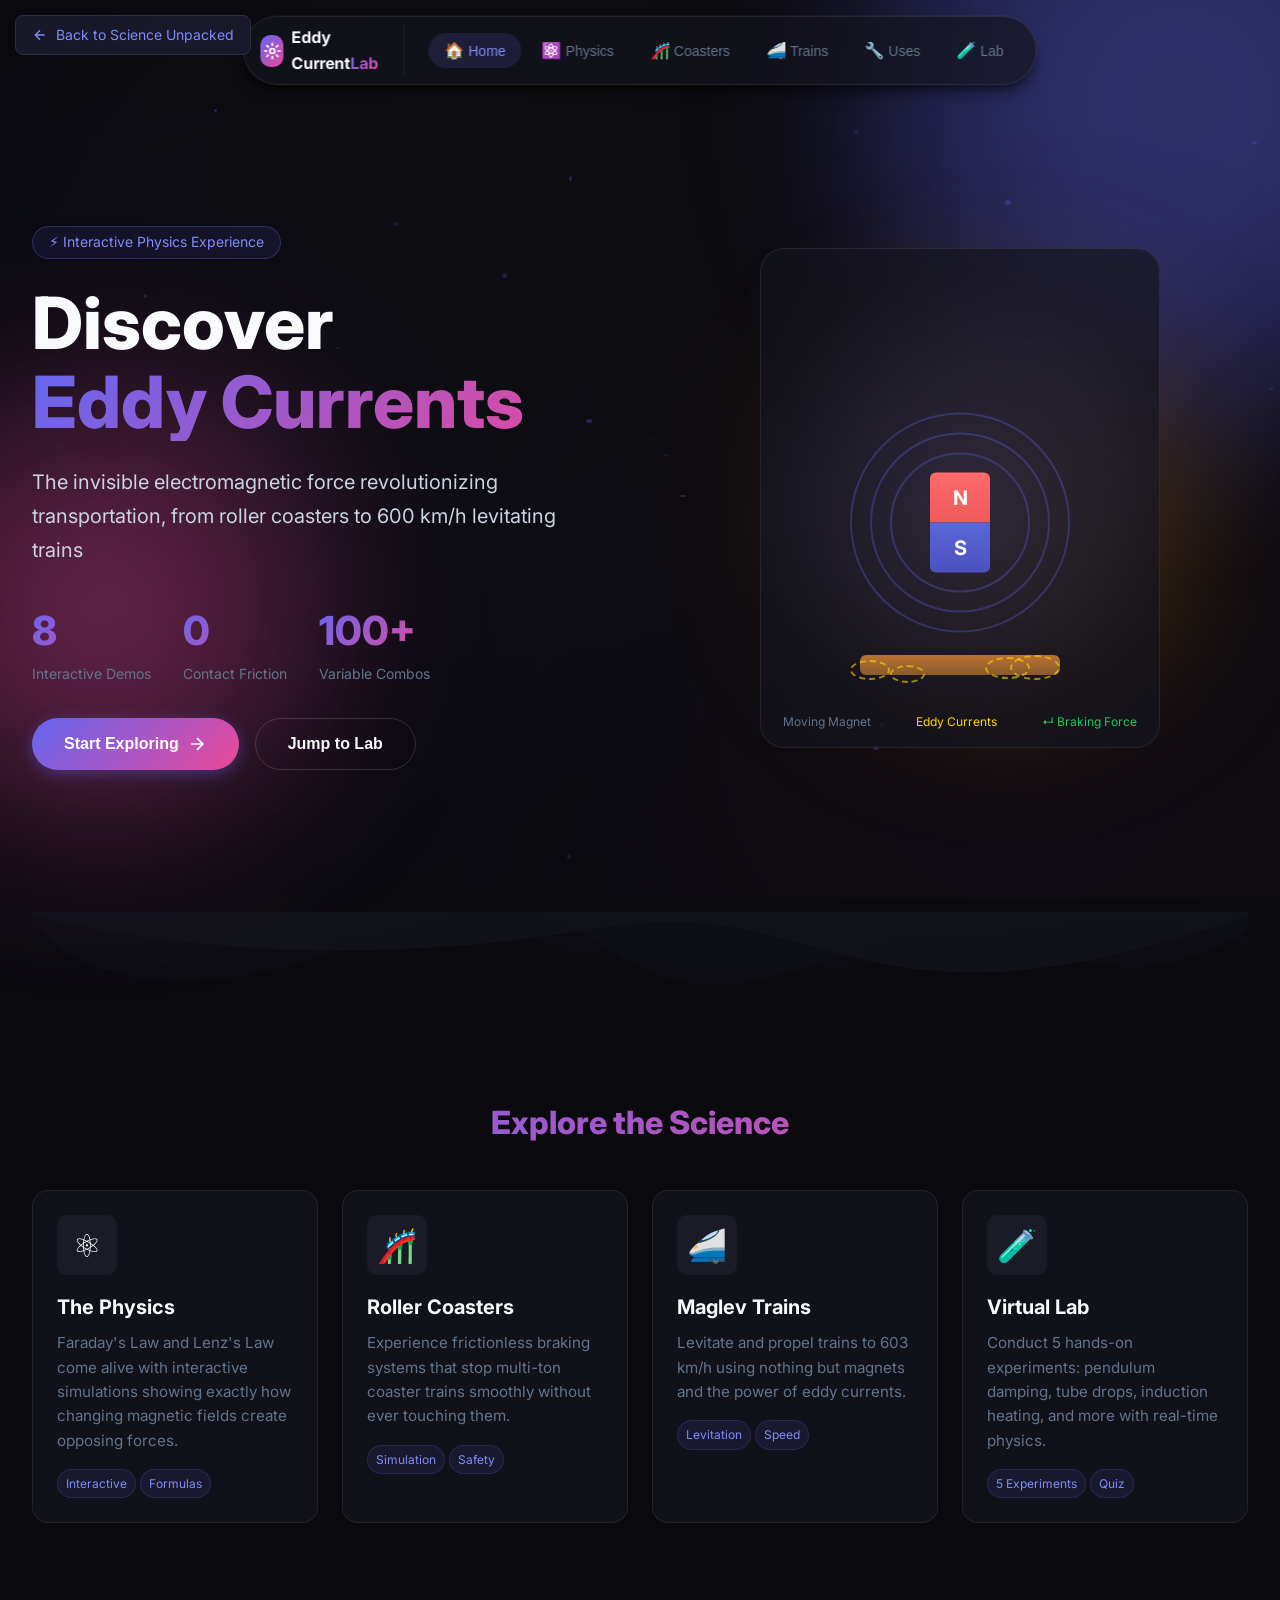
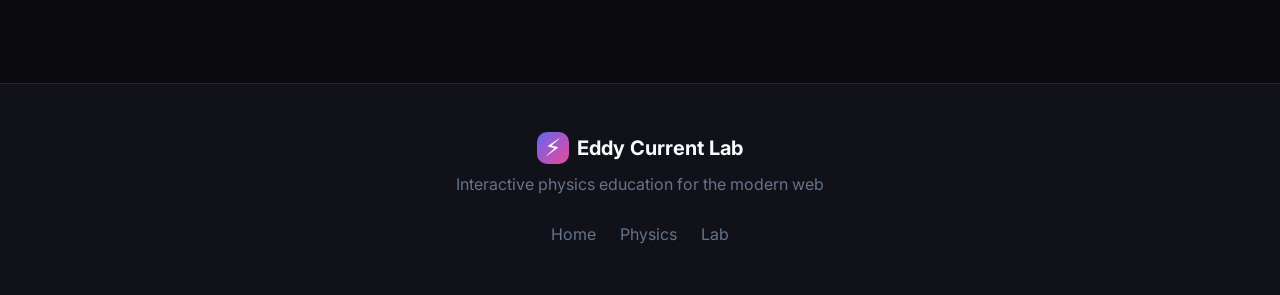
==== commit dd1ae39e: "Move MAX SPEED and AIRTIME HILL labels to correct track positions" ====
--- a/app/index.html
+++ b/app/index.html
@@ -546,8 +546,8 @@
                                 <!-- Track Labels -->
                                 <text x="120" y="375" fill="#64748b" font-size="10" text-anchor="middle">LIFT HILL</text>
                                 <text x="320" y="65" fill="#64748b" font-size="10" text-anchor="middle">PEAK</text>
-                                <text x="460" y="160" fill="#ef4444" font-size="12" text-anchor="middle" font-weight="bold">MAX SPEED</text>
-                                <text x="600" y="410" fill="#64748b" font-size="10" text-anchor="middle">AIRTIME HILL</text>
+                                <text x="520" y="400" fill="#ef4444" font-size="12" text-anchor="middle" font-weight="bold">MAX SPEED</text>
+                                <text x="650" y="375" fill="#64748b" font-size="10" text-anchor="middle">AIRTIME HILL</text>
                                 
                                 <!-- Brake Zone - Positioned at end of track -->
                                 <g class="brake-zone">
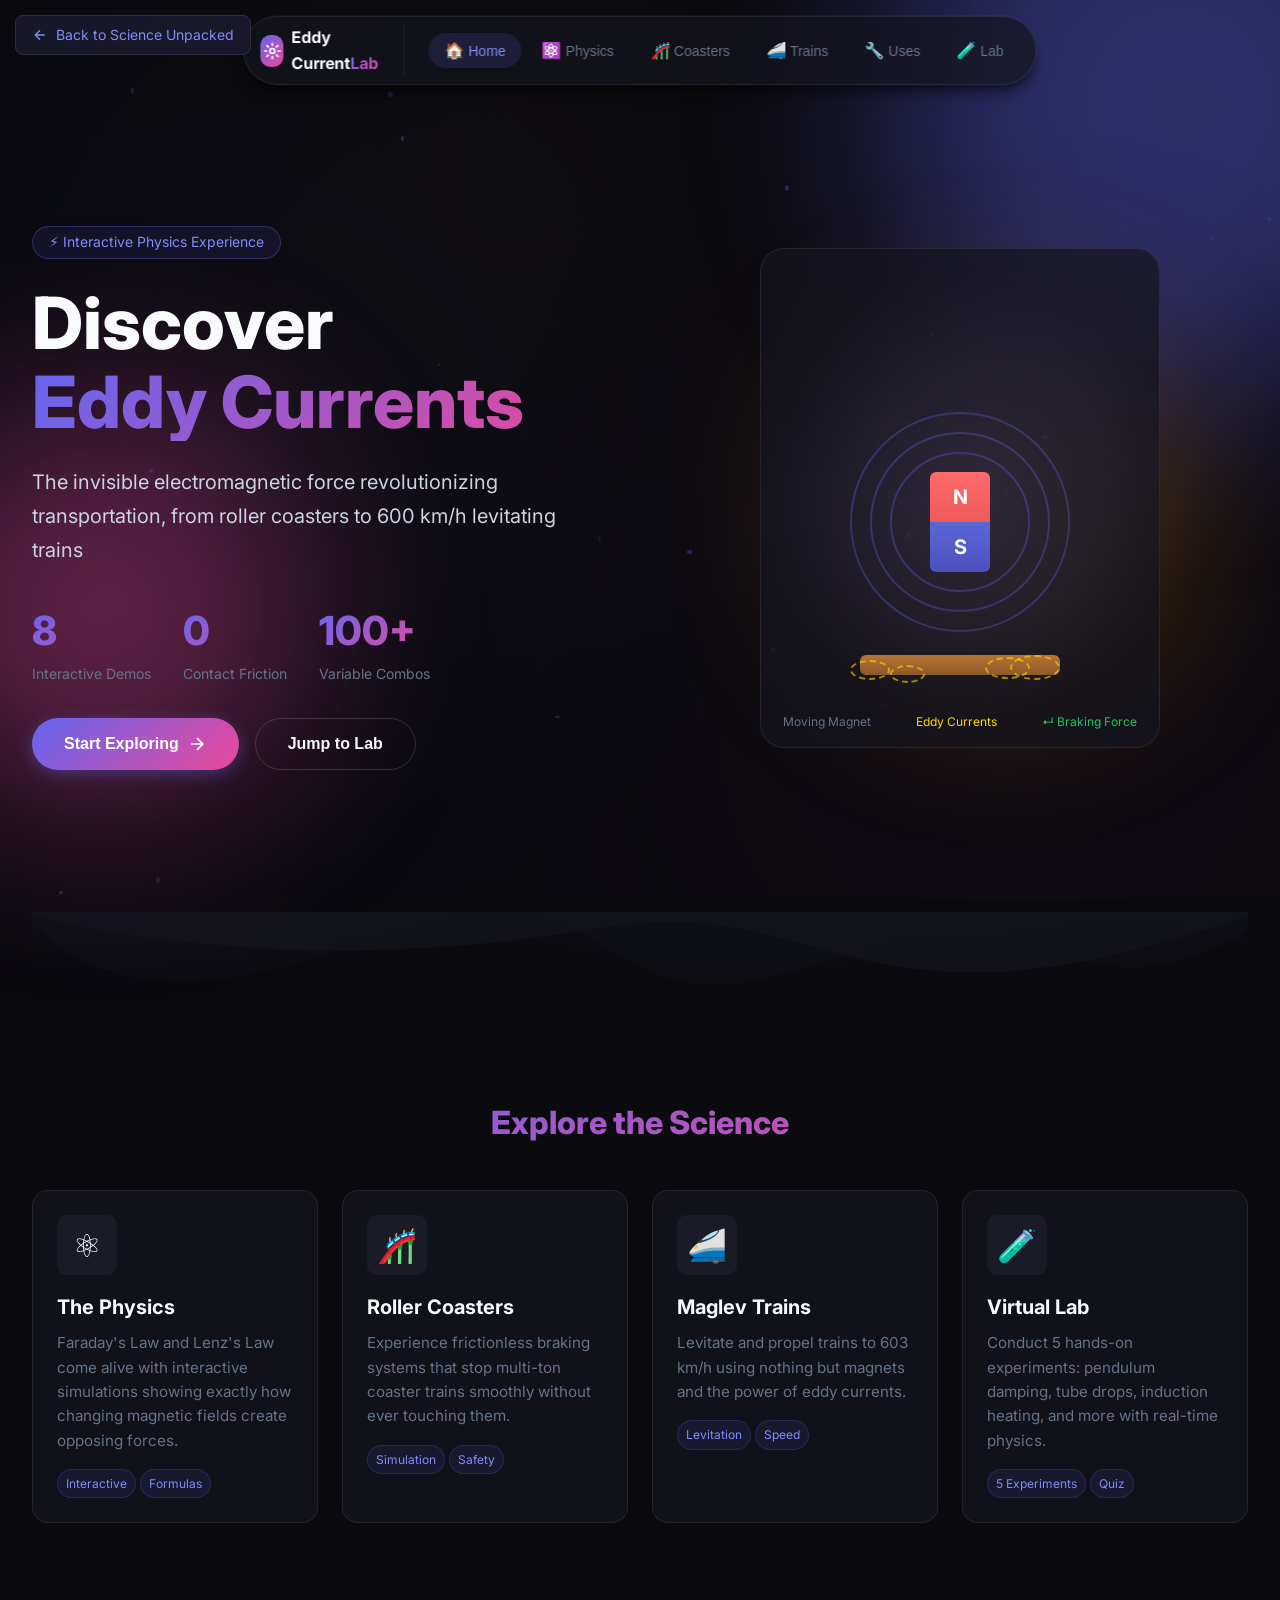
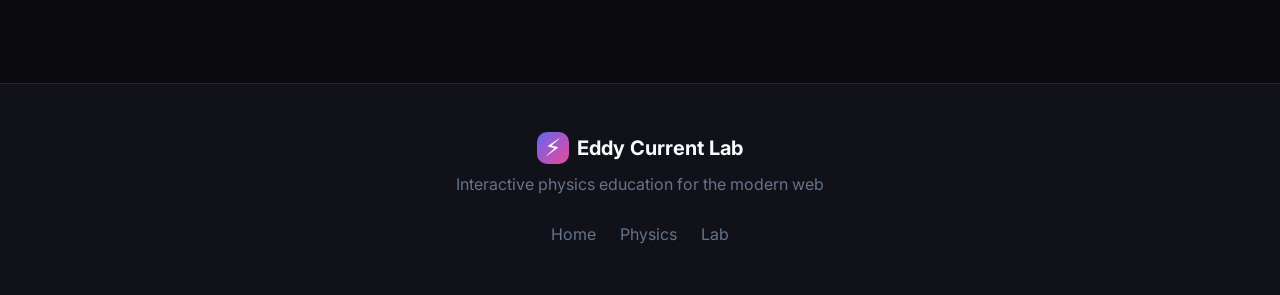
==== commit d0bf8399: "Fix calculation and formula errors across site - notes.html: fix magnetic flux notation ε = -dΦB/dt " ====
--- a/app/index.html
+++ b/app/index.html
@@ -388,13 +388,13 @@
                         </div>
                         <div class="factor-bar">
                             <div class="bar-track">
-                                <div class="bar-fill aluminum" style="width: 60%"></div>
+                                <div class="bar-fill aluminum" style="width: 61%"></div>
                             </div>
                             <span class="bar-label">Aluminum</span>
                         </div>
                         <div class="factor-bar">
                             <div class="bar-track">
-                                <div class="bar-fill steel" style="width: 15%"></div>
+                                <div class="bar-fill steel" style="width: 2.5%"></div>
                             </div>
                             <span class="bar-label">Steel</span>
                         </div>
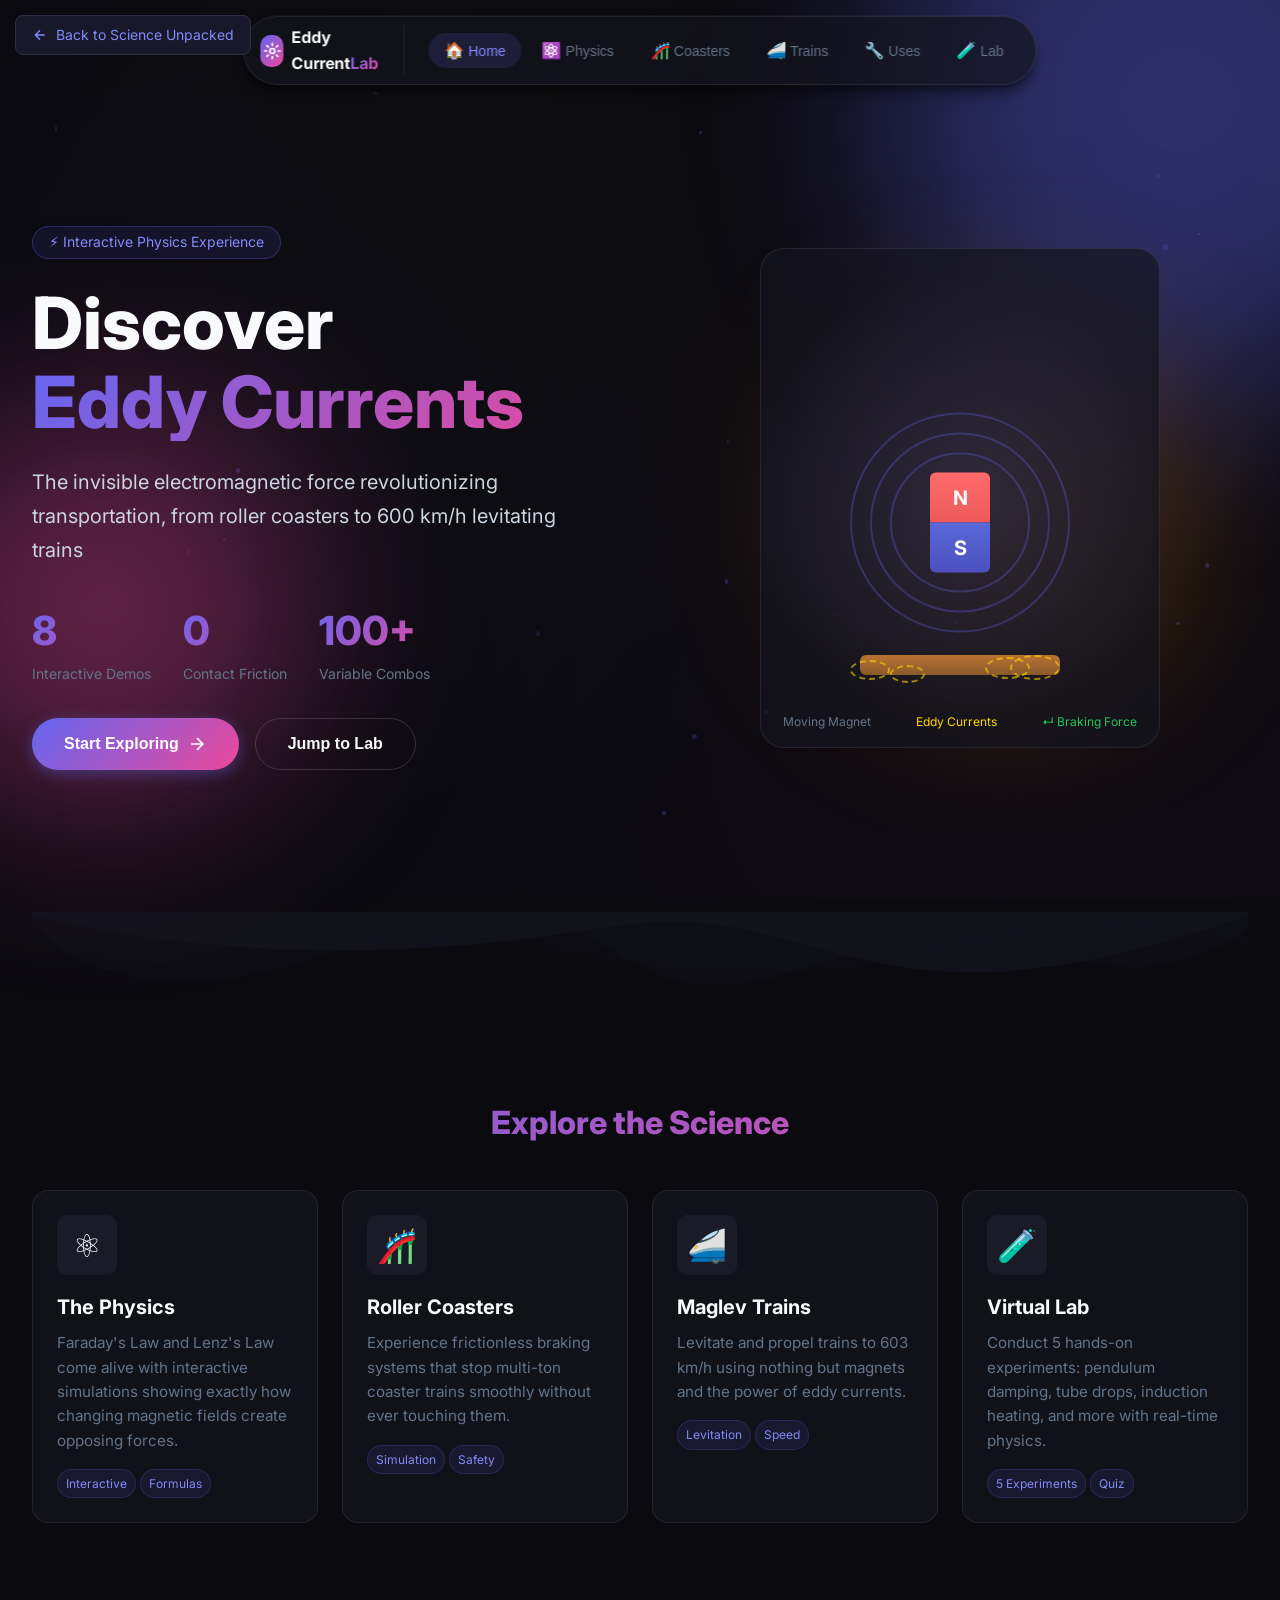
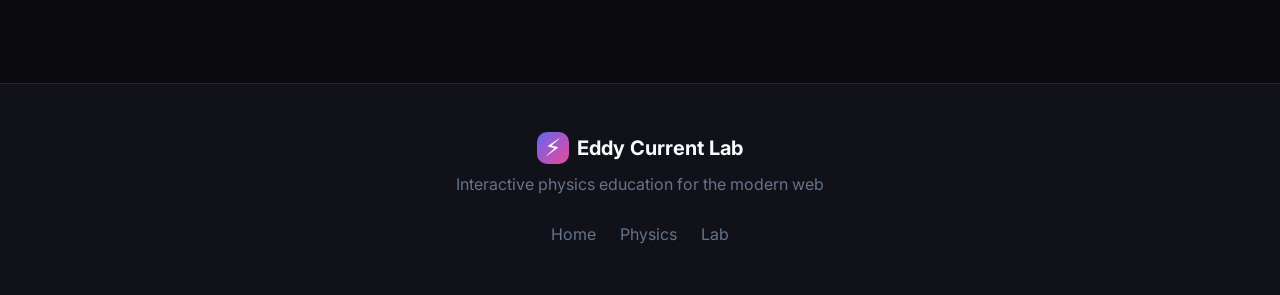
==== commit 9dfc9081: "Add persistent cross-page audio player - Created js/audio-player.js that saves playback state to loc" ====
--- a/app/index.html
+++ b/app/index.html
@@ -1332,5 +1332,6 @@
     </footer>
 
     <script src="app.js"></script>
+    <script src="js/audio-player.js"></script>
 </body>
 </html>
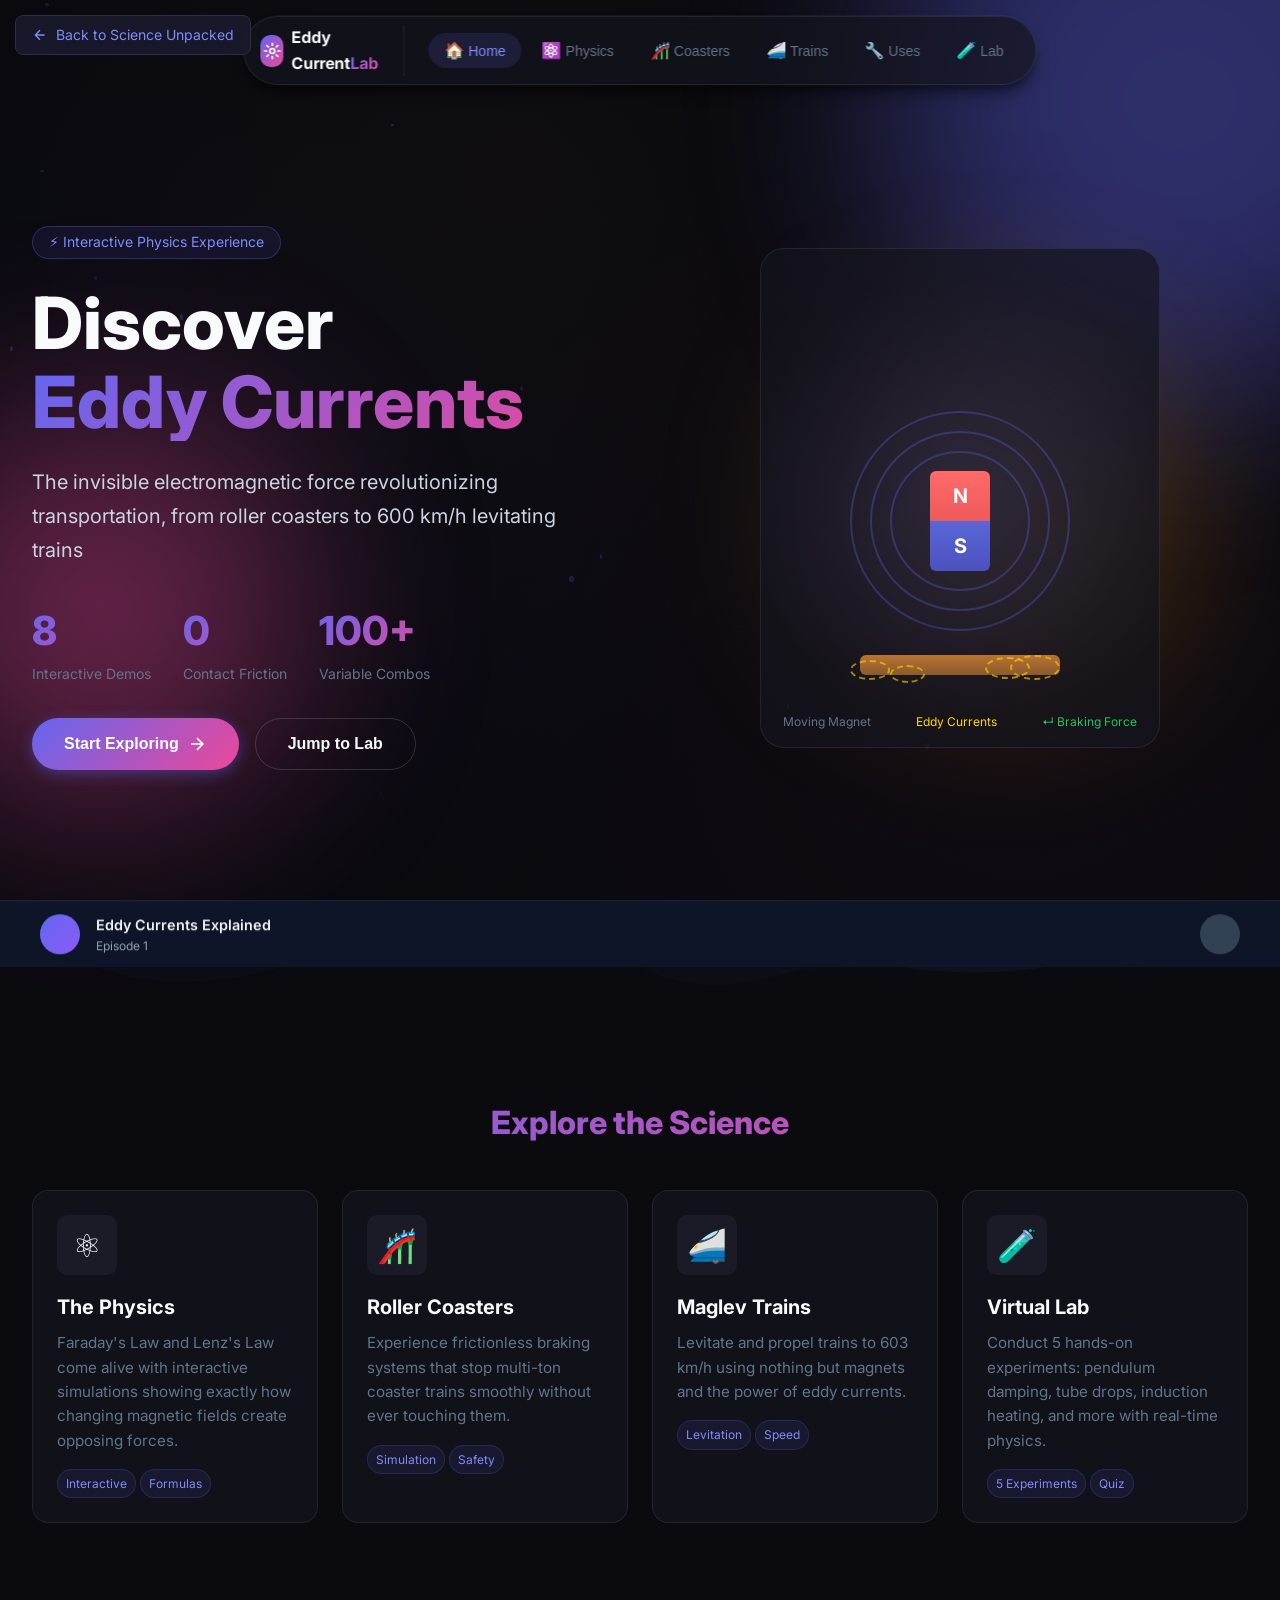
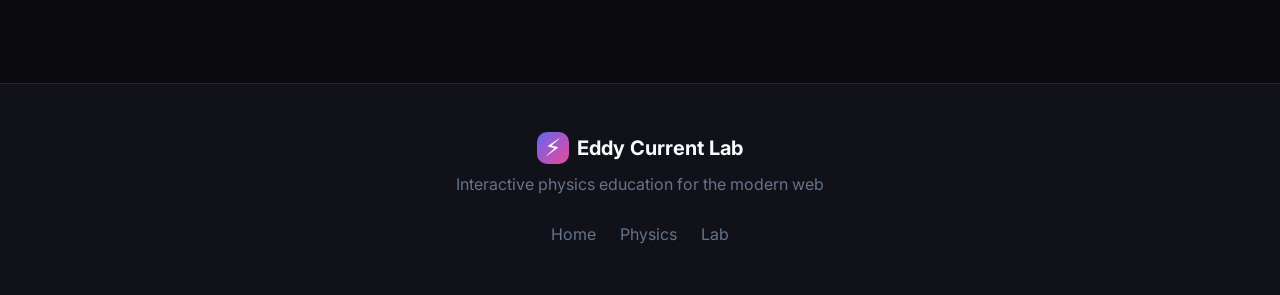
==== commit 34c505cc: "Fix audio player paths for subdirectories - audio-player.js now auto-detects base path for pages in " ====
--- a/app/index.html
+++ b/app/index.html
@@ -1332,6 +1332,6 @@
     </footer>
 
     <script src="app.js"></script>
-    <script src="js/audio-player.js"></script>
+    <script src="../js/audio-player.js"></script>
 </body>
 </html>
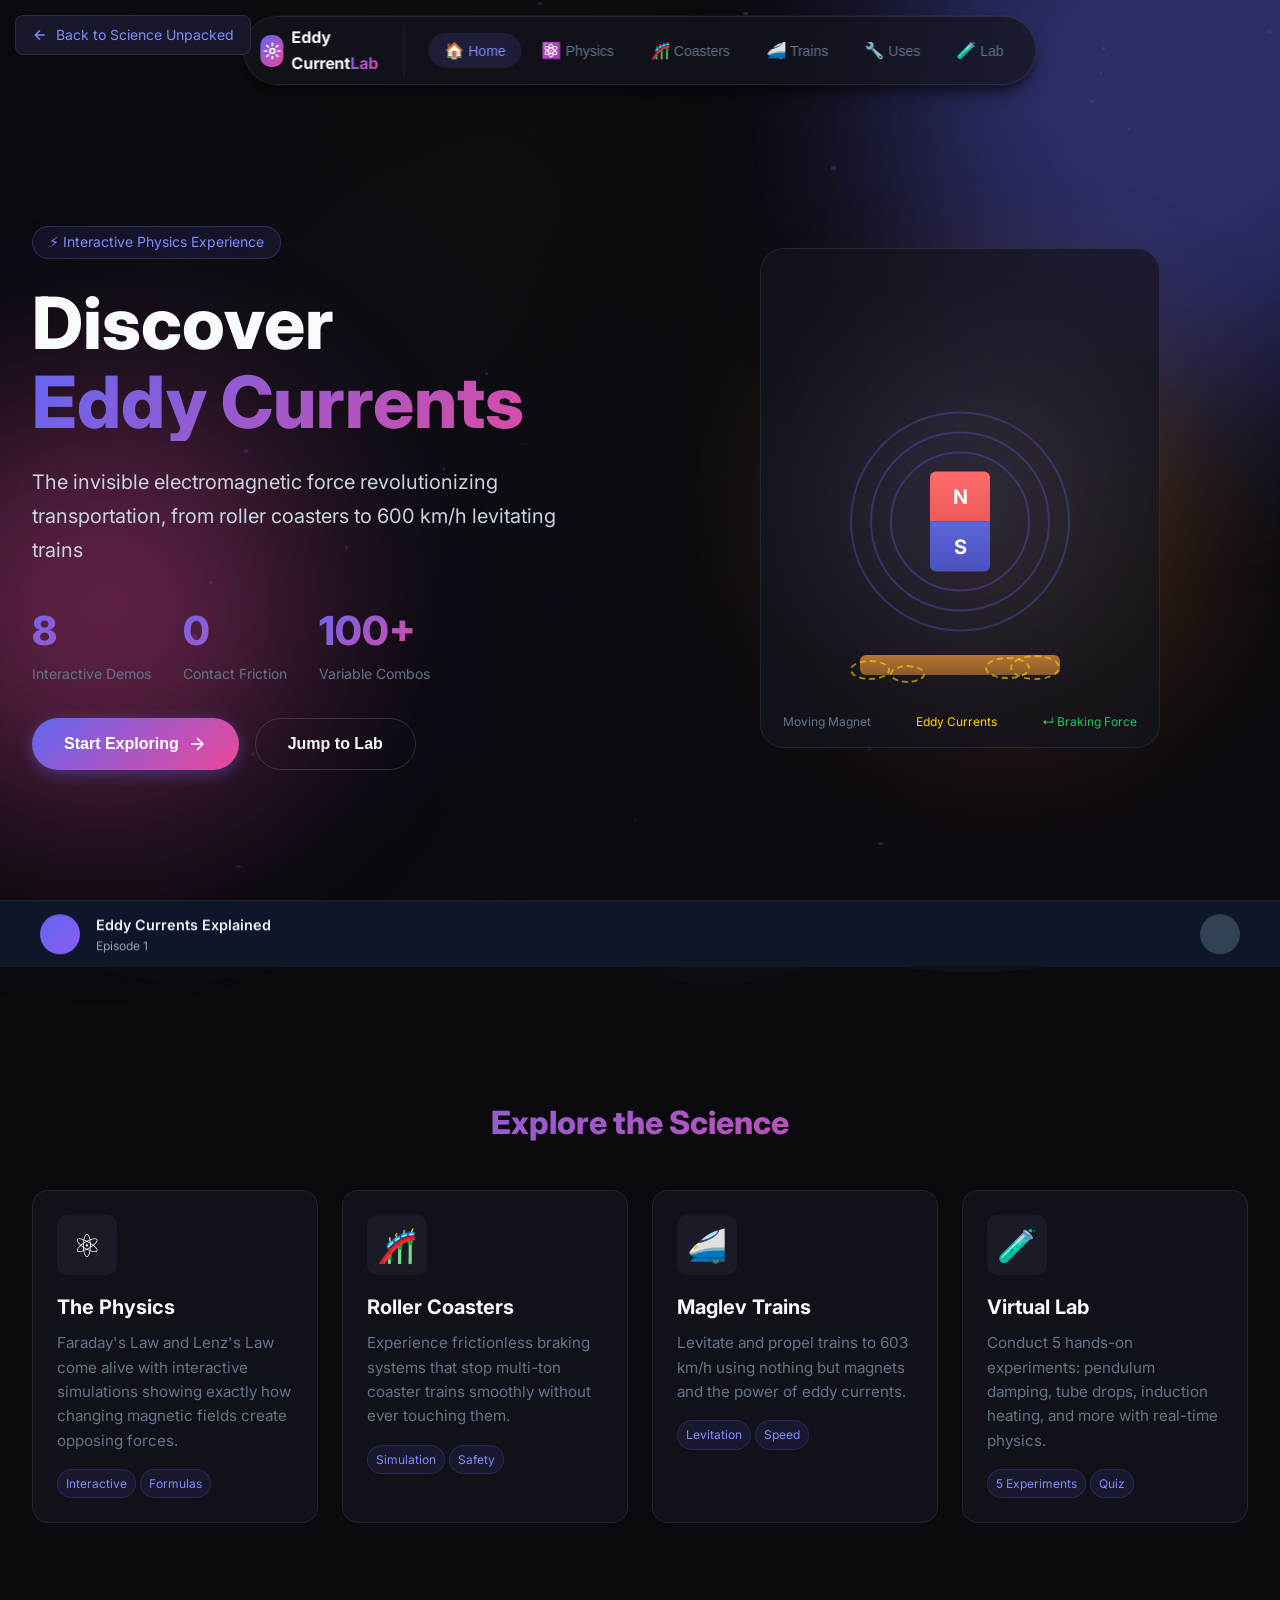
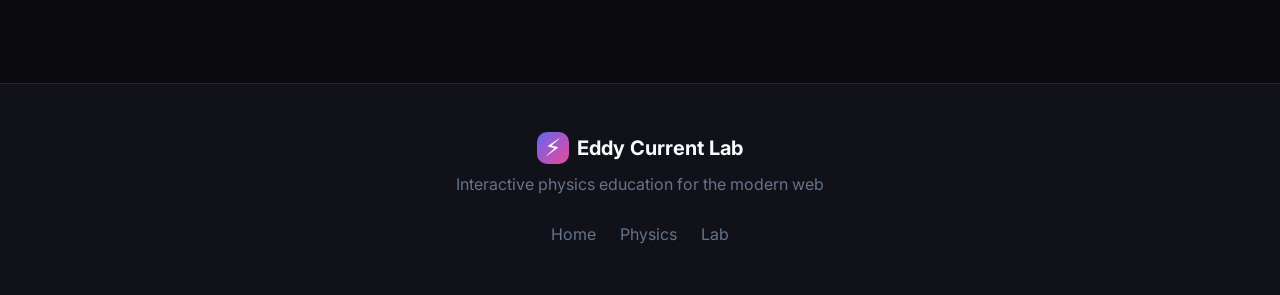
==== commit 9990db05: "Add mechanical brakes engaged indicator when coaster stops - SVG text element appears at end of trac" ====
--- a/app/index.html
+++ b/app/index.html
@@ -589,6 +589,14 @@
                                     </g>
                                 </g>
                                 
+                                <!-- Mechanical brakes at station end -->
+                                <g id="mechanicalBrakes" opacity="0">
+                                    <rect x="1180" y="310" width="70" height="60" fill="rgba(100,116,139,0.2)" stroke="#64748b" stroke-width="2" rx="4"/>
+                                    <text x="1215" y="330" text-anchor="middle" fill="#94a3b8" font-size="9" font-weight="bold">🔧 MECHANICAL</text>
+                                    <text x="1215" y="345" text-anchor="middle" fill="#94a3b8" font-size="9" font-weight="bold">BRAKES</text>
+                                    <text x="1215" y="360" text-anchor="middle" fill="#22c55e" font-size="10" font-weight="bold">ENGAGED</text>
+                                </g>
+                                
                                 <!-- Coaster Car Group - Enhanced -->
                                 <g id="coasterCar" transform="translate(-80, 395)">
                                     <!-- Car Body - Sleek design -->
@@ -682,6 +690,9 @@
                                     <span class="hud-unit">kN</span>
                                 </div>
                             </div>
+                            <div id="mechBrakeStatus" style="display:none; text-align:center; padding:8px; background:rgba(34,197,94,0.1); border:1px solid #22c55e; border-radius:8px; margin-top:8px;">
+                                <span style="color:#22c55e; font-weight:700; font-size:0.85rem;">🔧 MECHANICAL BRAKES ENGAGED</span>
+                            </div>
                         </div>
                     </div>
                     
--- a/app/styles.css
+++ b/app/styles.css
@@ -3232,3 +3232,131 @@
         padding: var(--space-xs) 0;
     }
 }
+
+
+
+/* ===== MAGLEV MOVEMENT - TRAIN STAYS CENTERED, WORLD MOVES ===== */
+
+/* Train stays in view but vibrates and lunges slightly */
+.maglev-train.moving {
+    animation: trainVibrate 0.15s linear infinite;
+}
+
+.maglev-train.fast {
+    animation: trainVibrate 0.08s linear infinite, trainLunge 2s ease-in-out infinite;
+}
+
+@keyframes trainVibrate {
+    0% { transform: translateY(0) translateX(0); }
+    25% { transform: translateY(-0.5px) translateX(0.5px); }
+    50% { transform: translateY(0) translateX(-0.5px); }
+    75% { transform: translateY(0.5px) translateX(0.5px); }
+    100% { transform: translateY(0) translateX(0); }
+}
+
+@keyframes trainLunge {
+    0%, 100% { transform: translateX(0); }
+    50% { transform: translateX(8px); }
+}
+
+/* Coils scroll rapidly past the train */
+.guideway-coils.moving {
+    animation: coilScroll 0.4s linear infinite;
+}
+
+.guideway-coils.fast {
+    animation: coilScroll 0.2s linear infinite;
+}
+
+@keyframes coilScroll {
+    0% { transform: translateX(0); }
+    100% { transform: translateX(-80px); }
+}
+
+/* City silhouette scrolls continuously */
+.scene-bg.moving .city-silhouette {
+    animation: bgScroll 5s linear infinite;
+}
+
+.scene-bg.fast .city-silhouette {
+    animation: bgScroll 2.5s linear infinite;
+}
+
+@keyframes bgScroll {
+    0% { background-position: 0 bottom; }
+    100% { background-position: -1200px bottom; }
+}
+
+/* Ground gets scrolling track marks */
+.scene-bg.moving .ground::after {
+    content: '';
+    position: absolute;
+    inset: 0;
+    background: repeating-linear-gradient(
+        90deg,
+        transparent 0px,
+        transparent 60px,
+        rgba(255,255,255,0.04) 60px,
+        rgba(255,255,255,0.04) 62px,
+        transparent 62px,
+        transparent 120px
+    );
+    background-size: 120px 100%;
+    animation: trackMarkScroll 0.5s linear infinite;
+}
+
+.scene-bg.fast .ground::after {
+    animation: trackMarkScroll 0.25s linear infinite;
+}
+
+@keyframes trackMarkScroll {
+    0% { background-position: 0 0; }
+    100% { background-position: -120px 0; }
+}
+
+/* Motion blur streak behind train at speed */
+.maglev-train.fast .train-body::after {
+    content: '';
+    position: absolute;
+    right: 100%;
+    top: 20%;
+    bottom: 20%;
+    width: 200px;
+    background: linear-gradient(90deg, rgba(255,255,255,0) 0%, rgba(255,255,255,0.08) 50%, rgba(255,255,255,0) 100%);
+    border-radius: 50%;
+    filter: blur(8px);
+    pointer-events: none;
+}
+
+/* Speed lines streak past from right to left */
+.speed-lines.active span {
+    animation: speedLinePass 0.4s linear infinite;
+}
+
+.speed-lines.fast span {
+    animation: speedLinePass 0.2s linear infinite;
+}
+
+.speed-lines span:nth-child(1) { top: 20%; left: auto; right: -100px; width: 100px; animation-delay: 0s; }
+.speed-lines span:nth-child(2) { top: 35%; left: auto; right: -150px; width: 150px; animation-delay: 0.1s; }
+.speed-lines span:nth-child(3) { top: 50%; left: auto; right: -80px; width: 80px; animation-delay: 0.2s; }
+.speed-lines span:nth-child(4) { top: 65%; left: auto; right: -120px; width: 120px; animation-delay: 0.15s; }
+.speed-lines span:nth-child(5) { top: 40%; left: auto; right: -90px; width: 90px; animation-delay: 0.25s; }
+.speed-lines span:nth-child(6) { top: 55%; left: auto; right: -110px; width: 110px; animation-delay: 0.05s; }
+
+@keyframes speedLinePass {
+    0% { transform: translateX(0); opacity: 0; }
+    20% { opacity: 1; }
+    80% { opacity: 0.6; }
+    100% { transform: translateX(-600px); opacity: 0; }
+}
+
+/* Guideway track gets subtle vibration */
+.guideway-track.moving {
+    animation: trackVibrate 0.1s linear infinite;
+}
+
+@keyframes trackVibrate {
+    0%, 100% { transform: translateY(0); }
+    50% { transform: translateY(0.3px); }
+}
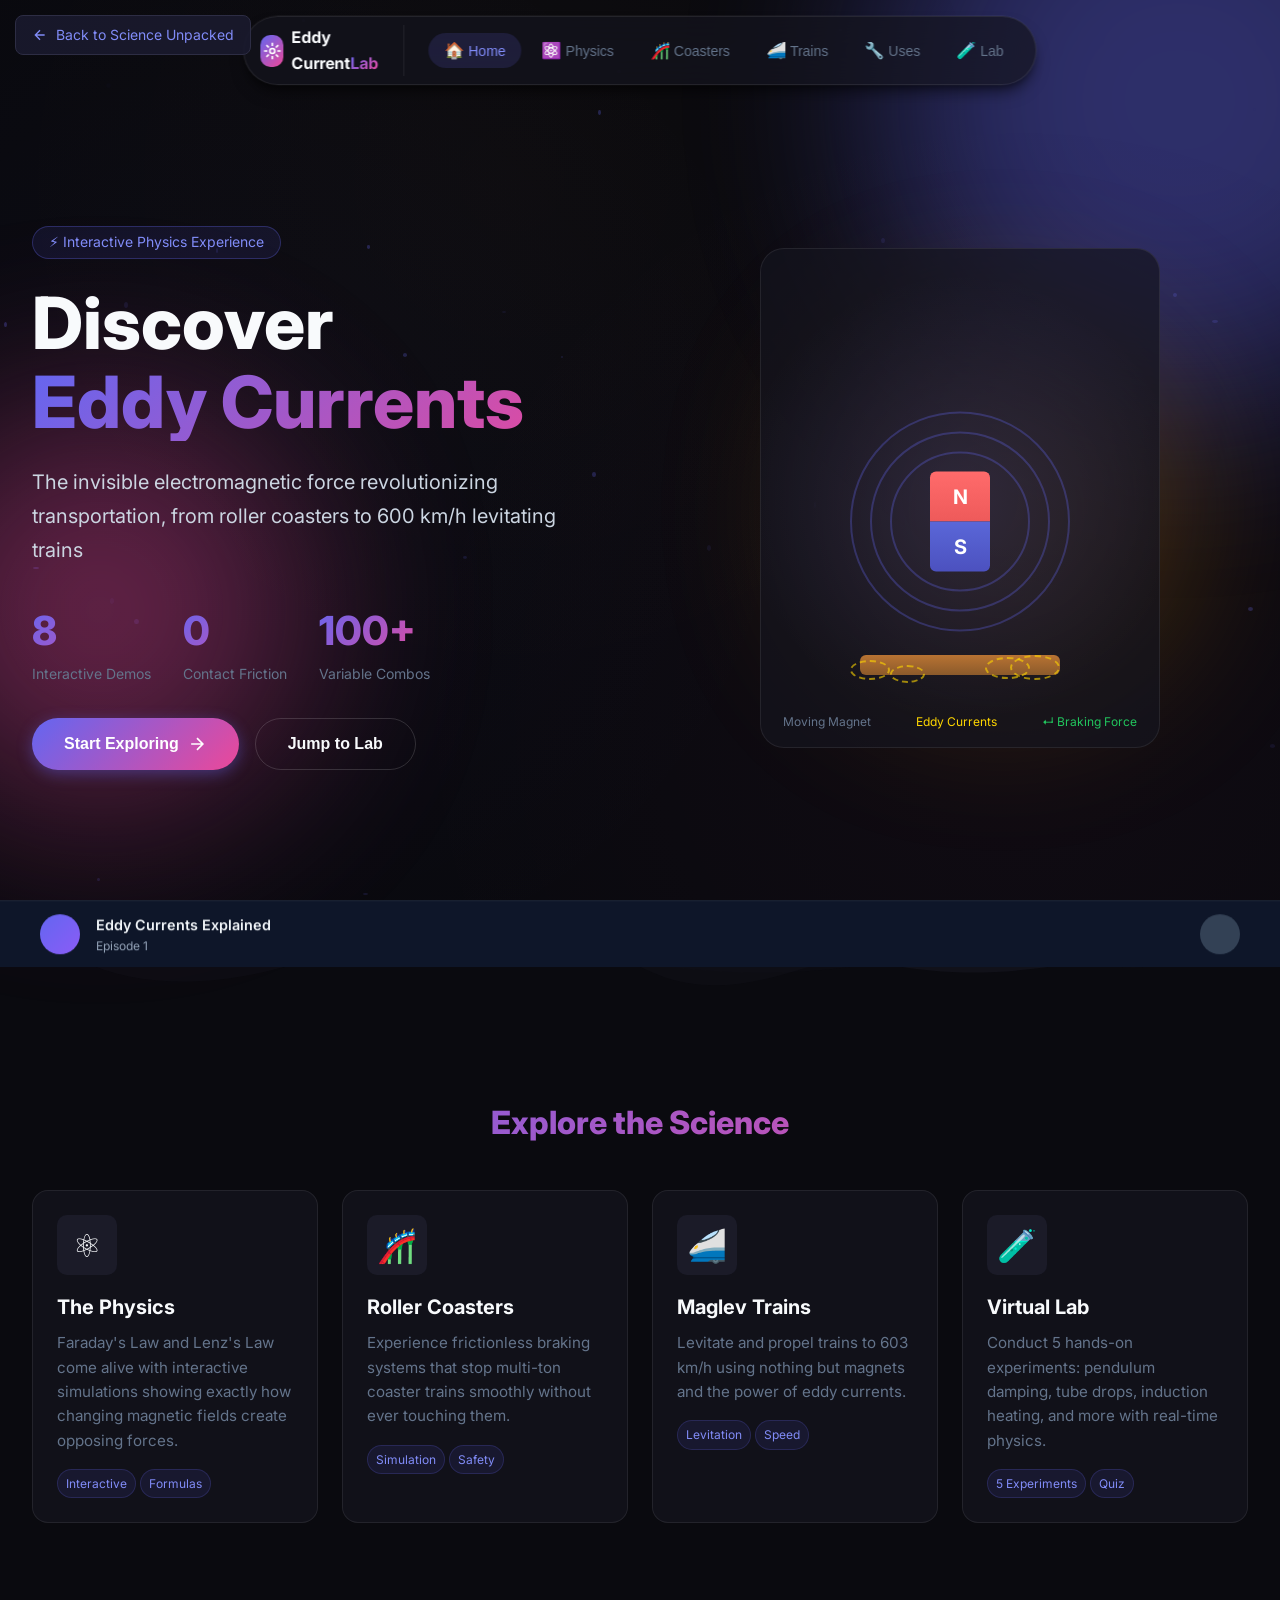
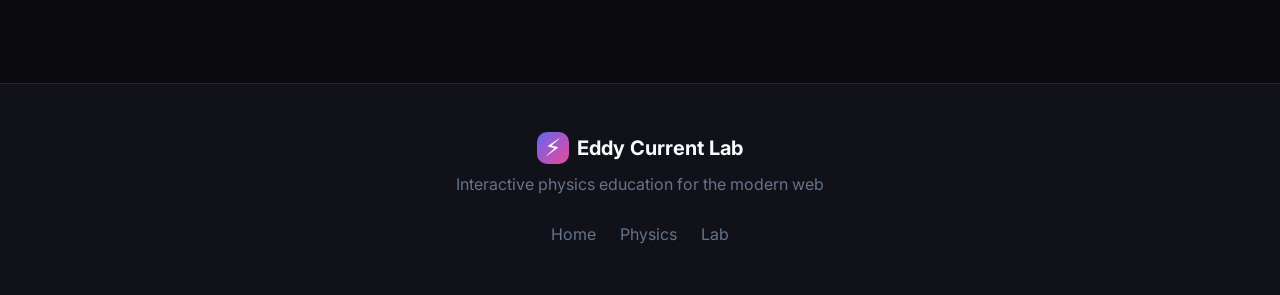
==== commit 9385eb65: "Add coaster explosion when brakes are disabled - If magnetic brakes are turned OFF and coaster reach" ====
--- a/app/index.html
+++ b/app/index.html
@@ -19,6 +19,53 @@
     
     <!-- Favicon placeholder (you can add real icons later) -->
     <link rel="icon" type="image/svg+xml" href="data:image/svg+xml,<svg xmlns='http://www.w3.org/2000/svg' viewBox='0 0 100 100'><text y='.9em' font-size='90'>⚡</text></svg>">
+    <style>
+        /* Coaster explosion effect */
+        .explosion-container {
+            position: absolute;
+            pointer-events: none;
+            z-index: 100;
+            display: none;
+        }
+        .explosion-container.active { display: block; }
+        .explosion-particle {
+            position: absolute;
+            width: 8px;
+            height: 8px;
+            border-radius: 50%;
+            background: #f97316;
+        }
+        .explosion-particle:nth-child(odd) { background: #ef4444; }
+        .explosion-particle:nth-child(3n) { background: #fbbf24; }
+        .explosion-particle:nth-child(5n) { background: #fff; }
+        .crash-message {
+            position: absolute;
+            top: 50%; left: 50%;
+            transform: translate(-50%, -50%);
+            background: rgba(239,68,68,0.9);
+            color: white;
+            padding: 16px 32px;
+            border-radius: 12px;
+            font-weight: 800;
+            font-size: 1.5rem;
+            z-index: 101;
+            display: none;
+            text-align: center;
+            box-shadow: 0 0 40px rgba(239,68,68,0.5);
+            animation: crashShake 0.5s ease-in-out;
+        }
+        .crash-message.active { display: block; }
+        .crash-message small { display: block; font-size: 0.8rem; font-weight: 500; margin-top: 4px; opacity: 0.9; }
+        @keyframes explode {
+            0% { transform: translate(0,0) scale(1); opacity: 1; }
+            100% { transform: translate(var(--tx), var(--ty)) scale(0); opacity: 0; }
+        }
+        @keyframes crashShake {
+            0%, 100% { transform: translate(-50%, -50%) rotate(0deg); }
+            25% { transform: translate(-50%, -50%) rotate(-2deg) scale(1.05); }
+            75% { transform: translate(-50%, -50%) rotate(2deg) scale(1.05); }
+        }
+    </style>
 </head>
 <body>
     <!-- Back to Science Unpacked -->
@@ -672,6 +719,11 @@
                             </svg>
                         </div>
                         
+                        <div class="explosion-container" id="explosionContainer"></div>
+                        <div class="crash-message" id="crashMessage">
+                            💥 CRASH!
+                            <small>Magnetic brakes were disabled</small>
+                        </div>
                         <div class="coaster-hud">
                             <div class="hud-panel">
                                 <div class="hud-stat">
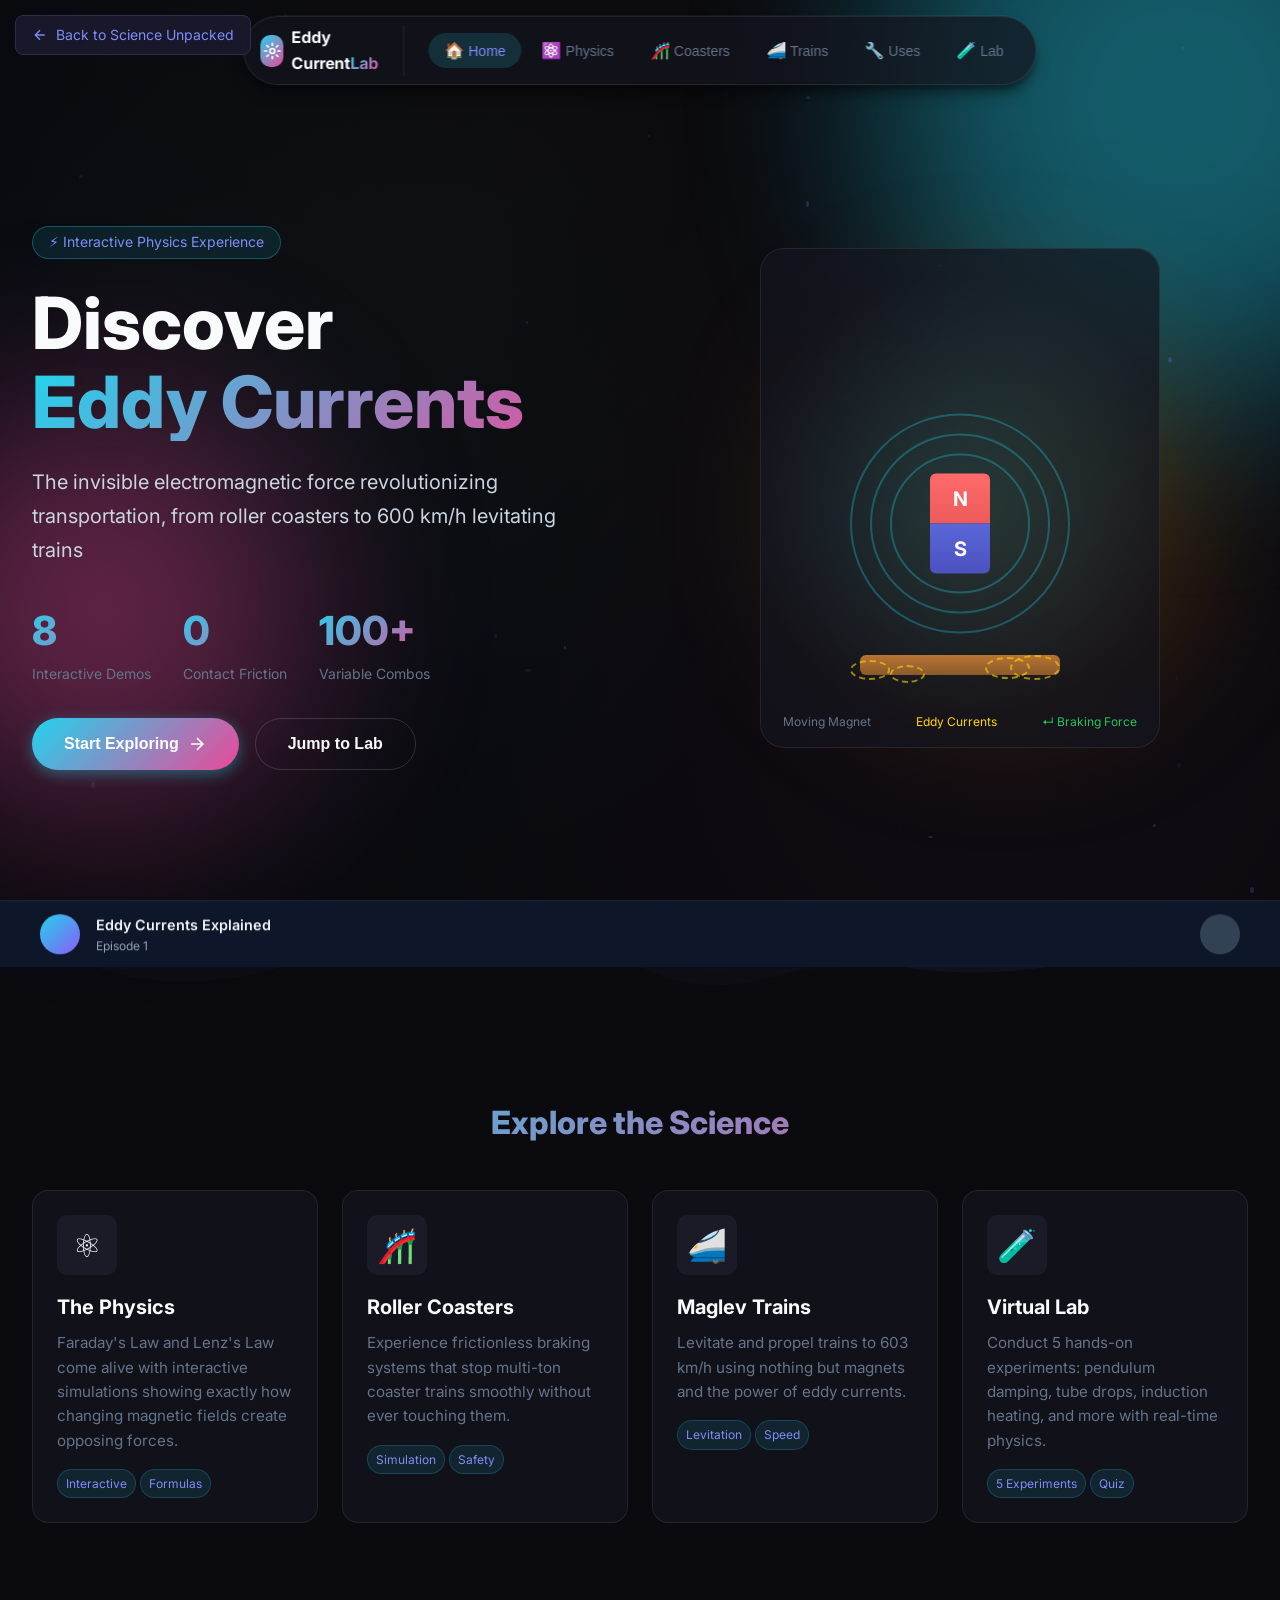
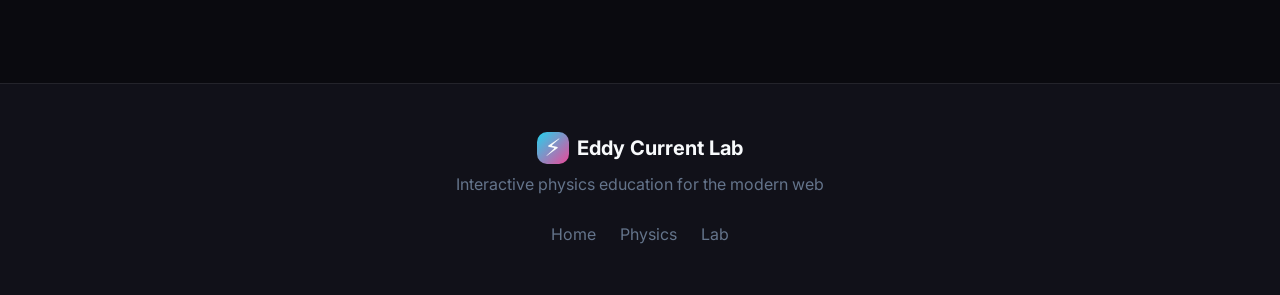
==== commit c7d7a1c5: "feat: Sleek Space Observatory visual overhaul - Add immersive animated universe background (canvas) " ====
--- a/app/index.html
+++ b/app/index.html
@@ -4,7 +4,7 @@
     <meta charset="UTF-8">
     <meta name="viewport" content="width=device-width, initial-scale=1.0">
     <meta name="description" content="Interactive exploration of eddy currents, electromagnetic braking, and maglev technology">
-    <meta name="theme-color" content="#6366f1">
+    <meta name="theme-color" content="#22d3ee">
     <title>Eddy Current Explorer | Interactive Physics Lab</title>
     <link rel="stylesheet" href="styles.css">
     <link rel="preconnect" href="https://fonts.googleapis.com">
@@ -35,7 +35,7 @@
             border-radius: 50%;
             background: #f97316;
         }
-        .explosion-particle:nth-child(odd) { background: #ef4444; }
+        .explosion-particle:nth-child(odd) { background: #fb7185; }
         .explosion-particle:nth-child(3n) { background: #fbbf24; }
         .explosion-particle:nth-child(5n) { background: #fff; }
         .crash-message {
@@ -68,7 +68,9 @@
     </style>
 </head>
 <body>
-    <!-- Back to Science Unpacked -->
+    <canvas id="universe-bg" style="position:fixed; top:0; left:0; width:100%; height:100%; pointer-events:none;"></canvas>
+<script src="js/universe-bg.js"></script>
+        <!-- Back to Science Unpacked -->
     <a href="../index.html" style="position: fixed; top: 15px; left: 15px; z-index: 10001; color: #818cf8; text-decoration: none; font-size: 14px; display: flex; align-items: center; gap: 8px; background: rgba(26, 26, 46, 0.9); padding: 8px 16px; border-radius: 8px; border: 1px solid #2d2d44;">
         <svg width="16" height="16" viewBox="0 0 24 24" fill="none" stroke="currentColor" stroke-width="2">
             <path d="M19 12H5M12 19l-7-7 7-7"/>
@@ -593,39 +595,39 @@
                                 <!-- Track Labels -->
                                 <text x="120" y="375" fill="#64748b" font-size="10" text-anchor="middle">LIFT HILL</text>
                                 <text x="320" y="65" fill="#64748b" font-size="10" text-anchor="middle">PEAK</text>
-                                <text x="520" y="400" fill="#ef4444" font-size="12" text-anchor="middle" font-weight="bold">MAX SPEED</text>
+                                <text x="520" y="400" fill="#fb7185" font-size="12" text-anchor="middle" font-weight="bold">MAX SPEED</text>
                                 <text x="650" y="375" fill="#64748b" font-size="10" text-anchor="middle">AIRTIME HILL</text>
                                 
                                 <!-- Brake Zone - Positioned at end of track -->
                                 <g class="brake-zone">
                                     <!-- Brake zone background -->
-                                    <rect x="850" y="300" width="350" height="80" fill="rgba(239,68,68,0.15)" stroke="#ef4444" stroke-width="3" stroke-dasharray="10,5" rx="5"/>
+                                    <rect x="850" y="300" width="350" height="80" fill="rgba(251,113,133,0.15)" stroke="#fb7185" stroke-width="3" stroke-dasharray="10,5" rx="5"/>
                                     
                                     <!-- Warning stripes -->
                                     <path d="M 850,300 L 870,320 M 870,300 L 890,320 M 890,300 L 910,320 M 910,300 L 930,320 
                                              M 930,300 L 950,320 M 950,300 L 970,320 M 970,300 L 990,320 M 990,300 L 1010,320
                                              M 1010,300 L 1030,320 M 1030,300 L 1050,320 M 1050,300 L 1070,320 M 1070,300 L 1090,320
                                              M 1090,300 L 1110,320 M 1110,300 L 1130,320 M 1130,300 L 1150,320 M 1150,300 L 1170,320" 
-                                          stroke="#ef4444" stroke-width="2" opacity="0.5"/>
+                                          stroke="#fb7185" stroke-width="2" opacity="0.5"/>
                                     
-                                    <text x="1025" y="418" text-anchor="middle" fill="#ef4444" font-size="14" font-weight="700">⚡ MAGNETIC BRAKE ZONE ⚡</text>
+                                    <text x="1025" y="418" text-anchor="middle" fill="#fb7185" font-size="14" font-weight="700">⚡ MAGNETIC BRAKE ZONE ⚡</text>
                                     
                                     <!-- Multiple Magnets -->
                                     <g id="magnetArray">
-                                        <rect x="870" y="310" width="30" height="30" fill="#ef4444" rx="3" filter="url(#glow)"/>
-                                        <rect x="870" y="350" width="30" height="30" fill="#3b82f6" rx="3" filter="url(#glow)"/>
+                                        <rect x="870" y="310" width="30" height="30" fill="#fb7185" rx="3" filter="url(#glow)"/>
+                                        <rect x="870" y="350" width="30" height="30" fill="#22d3ee" rx="3" filter="url(#glow)"/>
                                         
-                                        <rect x="930" y="310" width="30" height="30" fill="#ef4444" rx="3" filter="url(#glow)"/>
-                                        <rect x="930" y="350" width="30" height="30" fill="#3b82f6" rx="3" filter="url(#glow)"/>
+                                        <rect x="930" y="310" width="30" height="30" fill="#fb7185" rx="3" filter="url(#glow)"/>
+                                        <rect x="930" y="350" width="30" height="30" fill="#22d3ee" rx="3" filter="url(#glow)"/>
                                         
-                                        <rect x="990" y="310" width="30" height="30" fill="#ef4444" rx="3" filter="url(#glow)"/>
-                                        <rect x="990" y="350" width="30" height="30" fill="#3b82f6" rx="3" filter="url(#glow)"/>
+                                        <rect x="990" y="310" width="30" height="30" fill="#fb7185" rx="3" filter="url(#glow)"/>
+                                        <rect x="990" y="350" width="30" height="30" fill="#22d3ee" rx="3" filter="url(#glow)"/>
                                         
-                                        <rect x="1050" y="310" width="30" height="30" fill="#ef4444" rx="3" filter="url(#glow)"/>
-                                        <rect x="1050" y="350" width="30" height="30" fill="#3b82f6" rx="3" filter="url(#glow)"/>
+                                        <rect x="1050" y="310" width="30" height="30" fill="#fb7185" rx="3" filter="url(#glow)"/>
+                                        <rect x="1050" y="350" width="30" height="30" fill="#22d3ee" rx="3" filter="url(#glow)"/>
                                         
-                                        <rect x="1110" y="310" width="30" height="30" fill="#ef4444" rx="3" filter="url(#glow)"/>
-                                        <rect x="1110" y="350" width="30" height="30" fill="#3b82f6" rx="3" filter="url(#glow)"/>
+                                        <rect x="1110" y="310" width="30" height="30" fill="#fb7185" rx="3" filter="url(#glow)"/>
+                                        <rect x="1110" y="350" width="30" height="30" fill="#22d3ee" rx="3" filter="url(#glow)"/>
                                     </g>
                                     
                                     <!-- Eddy current visualization -->
--- a/app/styles.css
+++ b/app/styles.css
@@ -15,14 +15,14 @@
     --color-border-light: rgba(255, 255, 255, 0.15);
     
     /* Primary Gradient Colors */
-    --color-primary: #6366f1;
+    --color-primary: #22d3ee;
     --color-primary-light: #818cf8;
     --color-primary-dark: #4f46e5;
     --color-secondary: #ec4899;
     --color-accent: #f59e0b;
     --color-success: #22c55e;
     --color-warning: #eab308;
-    --color-error: #ef4444;
+    --color-error: #fb7185;
     
     /* Text Colors */
     --text-primary: #f8fafc;
@@ -31,17 +31,17 @@
     --text-tertiary: #475569;
     
     /* Gradients */
-    --gradient-primary: linear-gradient(135deg, #6366f1 0%, #ec4899 100%);
-    --gradient-secondary: linear-gradient(135deg, #f59e0b 0%, #ef4444 100%);
-    --gradient-cool: linear-gradient(135deg, #22d3ee 0%, #6366f1 100%);
+    --gradient-primary: linear-gradient(135deg, #22d3ee 0%, #ec4899 100%);
+    --gradient-secondary: linear-gradient(135deg, #f59e0b 0%, #fb7185 100%);
+    --gradient-cool: linear-gradient(135deg, #22d3ee 0%, #22d3ee 100%);
     --gradient-dark: linear-gradient(180deg, rgba(20,20,30,0) 0%, rgba(10,10,15,1) 100%);
-    --gradient-glow: radial-gradient(circle at center, rgba(99,102,241,0.3) 0%, transparent 70%);
+    --gradient-glow: radial-gradient(circle at center, rgba(34,211,238,0.3) 0%, transparent 70%);
     
     /* Shadows */
     --shadow-sm: 0 1px 2px rgba(0,0,0,0.3);
     --shadow-md: 0 4px 6px -1px rgba(0,0,0,0.4), 0 2px 4px -1px rgba(0,0,0,0.2);
     --shadow-lg: 0 10px 15px -3px rgba(0,0,0,0.5), 0 4px 6px -2px rgba(0,0,0,0.3);
-    --shadow-glow: 0 0 30px rgba(99,102,241,0.4);
+    --shadow-glow: 0 0 30px rgba(34,211,238,0.4);
     --shadow-glow-pink: 0 0 30px rgba(236,72,153,0.4);
     
     /* Spacing */
@@ -192,7 +192,7 @@
     width: 100%;
     height: 100%;
     background-image: 
-        radial-gradient(circle at 20% 50%, rgba(99,102,241,0.03) 0%, transparent 50%),
+        radial-gradient(circle at 20% 50%, rgba(34,211,238,0.03) 0%, transparent 50%),
         radial-gradient(circle at 80% 80%, rgba(236,72,153,0.03) 0%, transparent 50%),
         radial-gradient(circle at 40% 20%, rgba(245,158,11,0.02) 0%, transparent 50%);
 }
@@ -348,7 +348,7 @@
 
 .nav-btn.active {
     color: var(--color-primary-light);
-    background: rgba(99,102,241,0.15);
+    background: rgba(34,211,238,0.15);
 }
 
 .nav-icon {
@@ -418,7 +418,7 @@
 
 .mobile-nav-btn:hover,
 .mobile-nav-btn.active {
-    background: rgba(99,102,241,0.15);
+    background: rgba(34,211,238,0.15);
     color: var(--color-primary-light);
 }
 
@@ -487,8 +487,8 @@
     font-weight: 600;
     color: var(--color-primary);
     padding: var(--space-xs) var(--space-md);
-    background: rgba(99,102,241,0.1);
-    border: 1px solid rgba(99,102,241,0.3);
+    background: rgba(34,211,238,0.1);
+    border: 1px solid rgba(34,211,238,0.3);
     border-radius: var(--radius-full);
     margin-bottom: var(--space-md);
 }
@@ -528,8 +528,8 @@
 .hero-badge {
     display: inline-block;
     padding: var(--space-xs) var(--space-md);
-    background: rgba(99,102,241,0.1);
-    border: 1px solid rgba(99,102,241,0.3);
+    background: rgba(34,211,238,0.1);
+    border: 1px solid rgba(34,211,238,0.3);
     border-radius: var(--radius-full);
     font-size: 0.875rem;
     color: var(--color-primary-light);
@@ -610,12 +610,12 @@
 .btn-primary {
     background: var(--gradient-primary);
     color: white;
-    box-shadow: 0 4px 15px rgba(99,102,241,0.4);
+    box-shadow: 0 4px 15px rgba(34,211,238,0.4);
 }
 
 .btn-primary:hover {
     transform: translateY(-2px);
-    box-shadow: 0 6px 20px rgba(99,102,241,0.5);
+    box-shadow: 0 6px 20px rgba(34,211,238,0.5);
 }
 
 .btn-glow {
@@ -623,8 +623,8 @@
 }
 
 @keyframes btnGlow {
-    0%, 100% { box-shadow: 0 4px 15px rgba(99,102,241,0.4); }
-    50% { box-shadow: 0 4px 25px rgba(99,102,241,0.6), 0 0 40px rgba(99,102,241,0.3); }
+    0%, 100% { box-shadow: 0 4px 15px rgba(34,211,238,0.4); }
+    50% { box-shadow: 0 4px 25px rgba(34,211,238,0.6), 0 0 40px rgba(34,211,238,0.3); }
 }
 
 .btn-secondary {
@@ -720,7 +720,7 @@
 
 .field-ring {
     position: absolute;
-    border: 2px solid rgba(99,102,241,0.3);
+    border: 2px solid rgba(34,211,238,0.3);
     border-radius: 50%;
     top: 50%;
     left: 50%;
@@ -926,8 +926,8 @@
 
 .feature-tag {
     padding: var(--space-xs) var(--space-sm);
-    background: rgba(99,102,241,0.1);
-    border: 1px solid rgba(99,102,241,0.2);
+    background: rgba(34,211,238,0.1);
+    border: 1px solid rgba(34,211,238,0.2);
     border-radius: var(--radius-full);
     font-size: 0.75rem;
     color: var(--color-primary-light);
@@ -1291,7 +1291,7 @@
 }
 
 .control-btn:hover {
-    background: rgba(99,102,241,0.1);
+    background: rgba(34,211,238,0.1);
     border-color: var(--color-primary);
 }
 
@@ -1348,7 +1348,7 @@
 
 .material-btn.active {
     border-color: var(--color-primary);
-    background: rgba(99,102,241,0.1);
+    background: rgba(34,211,238,0.1);
     color: var(--text-primary);
 }
 
@@ -1462,15 +1462,15 @@
 }
 
 .field-circle.weak {
-    background: rgba(99,102,241,0.2);
+    background: rgba(34,211,238,0.2);
     border: 2px solid var(--color-primary);
     animation: weakPulse 2s ease-in-out infinite;
 }
 
 .field-circle.strong {
-    background: rgba(99,102,241,0.5);
+    background: rgba(34,211,238,0.5);
     border: 2px solid var(--color-primary);
-    box-shadow: 0 0 20px rgba(99,102,241,0.4);
+    box-shadow: 0 0 20px rgba(34,211,238,0.4);
     animation: strongPulse 2s ease-in-out infinite;
 }
 
@@ -1480,8 +1480,8 @@
 }
 
 @keyframes strongPulse {
-    0%, 100% { transform: scale(1); box-shadow: 0 0 20px rgba(99,102,241,0.4); }
-    50% { transform: scale(1.15); box-shadow: 0 0 40px rgba(99,102,241,0.6); }
+    0%, 100% { transform: scale(1); box-shadow: 0 0 20px rgba(34,211,238,0.4); }
+    50% { transform: scale(1.15); box-shadow: 0 0 40px rgba(34,211,238,0.6); }
 }
 
 .field-arrow {
@@ -1695,7 +1695,7 @@
 }
 
 .launch-btn {
-    background: linear-gradient(135deg, #f59e0b, #ef4444);
+    background: linear-gradient(135deg, #f59e0b, #fb7185);
     color: white;
 }
 
@@ -1783,7 +1783,7 @@
     align-items: center;
     gap: var(--space-sm);
     padding: var(--space-md) var(--space-lg);
-    background: rgba(99,102,241,0.1);
+    background: rgba(34,211,238,0.1);
     border-bottom: 1px solid var(--color-border);
 }
 
@@ -1896,8 +1896,8 @@
 }
 
 .example-card.featured {
-    background: linear-gradient(135deg, rgba(99,102,241,0.1), rgba(236,72,153,0.1));
-    border-color: rgba(99,102,241,0.3);
+    background: linear-gradient(135deg, rgba(34,211,238,0.1), rgba(236,72,153,0.1));
+    border-color: rgba(34,211,238,0.3);
 }
 
 .example-image {
@@ -1920,8 +1920,8 @@
 .example-tag {
     display: inline-block;
     padding: var(--space-xs) var(--space-sm);
-    background: rgba(99,102,241,0.1);
-    border: 1px solid rgba(99,102,241,0.2);
+    background: rgba(34,211,238,0.1);
+    border: 1px solid rgba(34,211,238,0.2);
     border-radius: var(--radius-full);
     font-size: 0.75rem;
     color: var(--color-primary-light);
@@ -1959,7 +1959,9 @@
     right: 0;
     height: 150px;
     background: url("data:image/svg+xml,%3Csvg xmlns='http://www.w3.org/2000/svg' viewBox='0 0 1200 200'%3E%3Cpath fill='%231e293b' d='M0,200 L0,150 L50,150 L50,100 L100,100 L100,120 L150,120 L150,80 L200,80 L200,140 L250,140 L250,60 L300,60 L300,130 L400,130 L400,90 L450,90 L450,150 L550,150 L550,70 L600,70 L600,110 L700,110 L700,140 L800,140 L800,50 L850,50 L850,120 L950,120 L950,100 L1000,100 L1000,160 L1100,160 L1100,80 L1150,80 L1150,140 L1200,140 L1200,200 Z'/%3E%3C/svg%3E") repeat-x bottom;
+    background-position: var(--city-offset, 0px) bottom;
     opacity: 0.5;
+    will-change: background-position;
 }
 
 .ground {
@@ -1969,6 +1971,7 @@
     right: 0;
     height: 100px;
     background: linear-gradient(180deg, #334155 0%, #1e293b 100%);
+    overflow: hidden;
 }
 
 .guideway {
@@ -2104,7 +2107,7 @@
 .module {
     width: 50px;
     height: 15px;
-    background: linear-gradient(180deg, #3b82f6, #1d4ed8);
+    background: linear-gradient(180deg, #22d3ee, #1d4ed8);
     border-radius: 0 0 4px 4px;
 }
 
@@ -2114,7 +2117,7 @@
     left: 20px;
     right: 20px;
     height: 30px;
-    background: radial-gradient(ellipse at center, rgba(59,130,246,0.3) 0%, transparent 70%);
+    background: radial-gradient(ellipse at center, rgba(34,211,238,0.3) 0%, transparent 70%);
     opacity: 0;
     transition: opacity 0.5s ease;
 }
@@ -2143,7 +2146,7 @@
 .magnetic-field-lines span {
     display: block;
     height: 2px;
-    background: rgba(59,130,246,0.5);
+    background: rgba(34,211,238,0.5);
     border-radius: var(--radius-full);
     animation: fieldLine 1s ease-in-out infinite;
 }
@@ -2190,7 +2193,7 @@
 .gap-label {
     font-size: 0.75rem;
     color: var(--color-primary-light);
-    background: rgba(99,102,241,0.2);
+    background: rgba(34,211,238,0.2);
     padding: 2px 8px;
     border-radius: var(--radius-full);
     margin-top: 4px;
@@ -2202,10 +2205,6 @@
     pointer-events: none;
     opacity: 0;
     transition: opacity 0.3s ease;
-}
-
-.speed-lines.active {
-    opacity: 1;
 }
 
 .speed-lines span {
@@ -2386,7 +2385,7 @@
 }
 
 .train-btn.levitate {
-    background: linear-gradient(135deg, #3b82f6, #1d4ed8);
+    background: linear-gradient(135deg, #22d3ee, #1d4ed8);
     color: white;
 }
 
@@ -2396,7 +2395,7 @@
 }
 
 .train-btn.propel {
-    background: linear-gradient(135deg, #f59e0b, #ef4444);
+    background: linear-gradient(135deg, #f59e0b, #fb7185);
     color: white;
 }
 
@@ -2744,7 +2743,7 @@
     font-weight: 600;
     color: var(--color-primary);
     padding: var(--space-xs) var(--space-sm);
-    background: rgba(99,102,241,0.1);
+    background: rgba(34,211,238,0.1);
     border-radius: var(--radius-full);
 }
 
@@ -2866,7 +2865,7 @@
 }
 
 .exp-btn.highlight {
-    background: linear-gradient(135deg, #f59e0b, #ef4444);
+    background: linear-gradient(135deg, #f59e0b, #fb7185);
 }
 
 .exp-btn.power {
@@ -2952,7 +2951,7 @@
 .gauge-fill {
     height: 100%;
     width: 0%;
-    background: linear-gradient(90deg, #22c55e, #eab308, #ef4444);
+    background: linear-gradient(90deg, #22c55e, #eab308, #fb7185);
     border-radius: var(--radius-full);
     transition: width 0.3s ease;
 }
@@ -3062,7 +3061,7 @@
 
 .quiz-option:hover {
     border-color: var(--color-primary);
-    background: rgba(99,102,241,0.05);
+    background: rgba(34,211,238,0.05);
 }
 
 .quiz-option.correct {
@@ -3235,128 +3234,61 @@
 
 
 
-/* ===== MAGLEV MOVEMENT - TRAIN STAYS CENTERED, WORLD MOVES ===== */
-
-/* Train stays in view but vibrates and lunges slightly */
-.maglev-train.moving {
-    animation: trainVibrate 0.15s linear infinite;
-}
-
-.maglev-train.fast {
-    animation: trainVibrate 0.08s linear infinite, trainLunge 2s ease-in-out infinite;
-}
-
-@keyframes trainVibrate {
-    0% { transform: translateY(0) translateX(0); }
-    25% { transform: translateY(-0.5px) translateX(0.5px); }
-    50% { transform: translateY(0) translateX(-0.5px); }
-    75% { transform: translateY(0.5px) translateX(0.5px); }
-    100% { transform: translateY(0) translateX(0); }
-}
-
-@keyframes trainLunge {
-    0%, 100% { transform: translateX(0); }
-    50% { transform: translateX(8px); }
-}
-
-/* Coils scroll rapidly past the train */
-.guideway-coils.moving {
-    animation: coilScroll 0.4s linear infinite;
-}
-
-.guideway-coils.fast {
-    animation: coilScroll 0.2s linear infinite;
-}
-
-@keyframes coilScroll {
-    0% { transform: translateX(0); }
-    100% { transform: translateX(-80px); }
-}
-
-/* City silhouette scrolls continuously */
-.scene-bg.moving .city-silhouette {
-    animation: bgScroll 5s linear infinite;
-}
-
-.scene-bg.fast .city-silhouette {
-    animation: bgScroll 2.5s linear infinite;
-}
-
-@keyframes bgScroll {
-    0% { background-position: 0 bottom; }
-    100% { background-position: -1200px bottom; }
-}
-
-/* Ground gets scrolling track marks */
-.scene-bg.moving .ground::after {
+
+    50% { transform: translateY(0.3px); }
+}
+
+    50% { transform: translateY(0.4px); }
+}
+/* ===== MAGLEV MOVEMENT - SPEED-RESPONSIVE ===== */
+
+/* Gentle hover when levitating - always smooth */
+.maglev-train.levitating {
+    animation: trainHover 2.4s ease-in-out infinite;
+}
+
+@keyframes trainHover {
+    0%, 100% { transform: translateY(0); }
+    50% { transform: translateY(-5px); }
+}
+
+/* Coils scroll via JS transform for speed-matched movement */
+.guideway-coils {
+    will-change: transform;
+}
+
+/* Ground track marks via JS transform on pseudo-element */
+.ground::after {
     content: '';
     position: absolute;
     inset: 0;
     background: repeating-linear-gradient(
         90deg,
-        transparent 0px,
-        transparent 60px,
-        rgba(255,255,255,0.04) 60px,
-        rgba(255,255,255,0.04) 62px,
-        transparent 62px,
-        transparent 120px
+        transparent 0px, transparent 40px,
+        rgba(255,255,255,0.03) 40px, rgba(255,255,255,0.03) 42px,
+        transparent 42px, transparent 80px
     );
-    background-size: 120px 100%;
-    animation: trackMarkScroll 0.5s linear infinite;
-}
-
-.scene-bg.fast .ground::after {
-    animation: trackMarkScroll 0.25s linear infinite;
-}
-
-@keyframes trackMarkScroll {
-    0% { background-position: 0 0; }
-    100% { background-position: -120px 0; }
-}
-
-/* Motion blur streak behind train at speed */
+    background-size: 80px 100%;
+    transform: translateX(var(--ground-offset, 0px));
+    will-change: transform;
+}
+
+/* Motion blur at high speed */
 .maglev-train.fast .train-body::after {
     content: '';
     position: absolute;
-    right: 100%;
-    top: 20%;
-    bottom: 20%;
+    right: 85%;
+    top: 15%;
+    bottom: 15%;
     width: 200px;
-    background: linear-gradient(90deg, rgba(255,255,255,0) 0%, rgba(255,255,255,0.08) 50%, rgba(255,255,255,0) 100%);
+    background: linear-gradient(90deg, rgba(255,255,255,0) 0%, rgba(255,255,255,0.06) 50%, rgba(255,255,255,0) 100%);
     border-radius: 50%;
-    filter: blur(8px);
+    filter: blur(14px);
     pointer-events: none;
-}
-
-/* Speed lines streak past from right to left */
-.speed-lines.active span {
-    animation: speedLinePass 0.4s linear infinite;
-}
-
-.speed-lines.fast span {
-    animation: speedLinePass 0.2s linear infinite;
-}
-
-.speed-lines span:nth-child(1) { top: 20%; left: auto; right: -100px; width: 100px; animation-delay: 0s; }
-.speed-lines span:nth-child(2) { top: 35%; left: auto; right: -150px; width: 150px; animation-delay: 0.1s; }
-.speed-lines span:nth-child(3) { top: 50%; left: auto; right: -80px; width: 80px; animation-delay: 0.2s; }
-.speed-lines span:nth-child(4) { top: 65%; left: auto; right: -120px; width: 120px; animation-delay: 0.15s; }
-.speed-lines span:nth-child(5) { top: 40%; left: auto; right: -90px; width: 90px; animation-delay: 0.25s; }
-.speed-lines span:nth-child(6) { top: 55%; left: auto; right: -110px; width: 110px; animation-delay: 0.05s; }
-
-@keyframes speedLinePass {
-    0% { transform: translateX(0); opacity: 0; }
-    20% { opacity: 1; }
-    80% { opacity: 0.6; }
-    100% { transform: translateX(-600px); opacity: 0; }
-}
-
-/* Guideway track gets subtle vibration */
-.guideway-track.moving {
-    animation: trackVibrate 0.1s linear infinite;
-}
-
-@keyframes trackVibrate {
-    0%, 100% { transform: translateY(0); }
-    50% { transform: translateY(0.3px); }
-}
+    animation: blurFade 1s ease-in-out infinite alternate;
+}
+
+@keyframes blurFade {
+    0% { opacity: 0.5; }
+    100% { opacity: 1; }
+}
